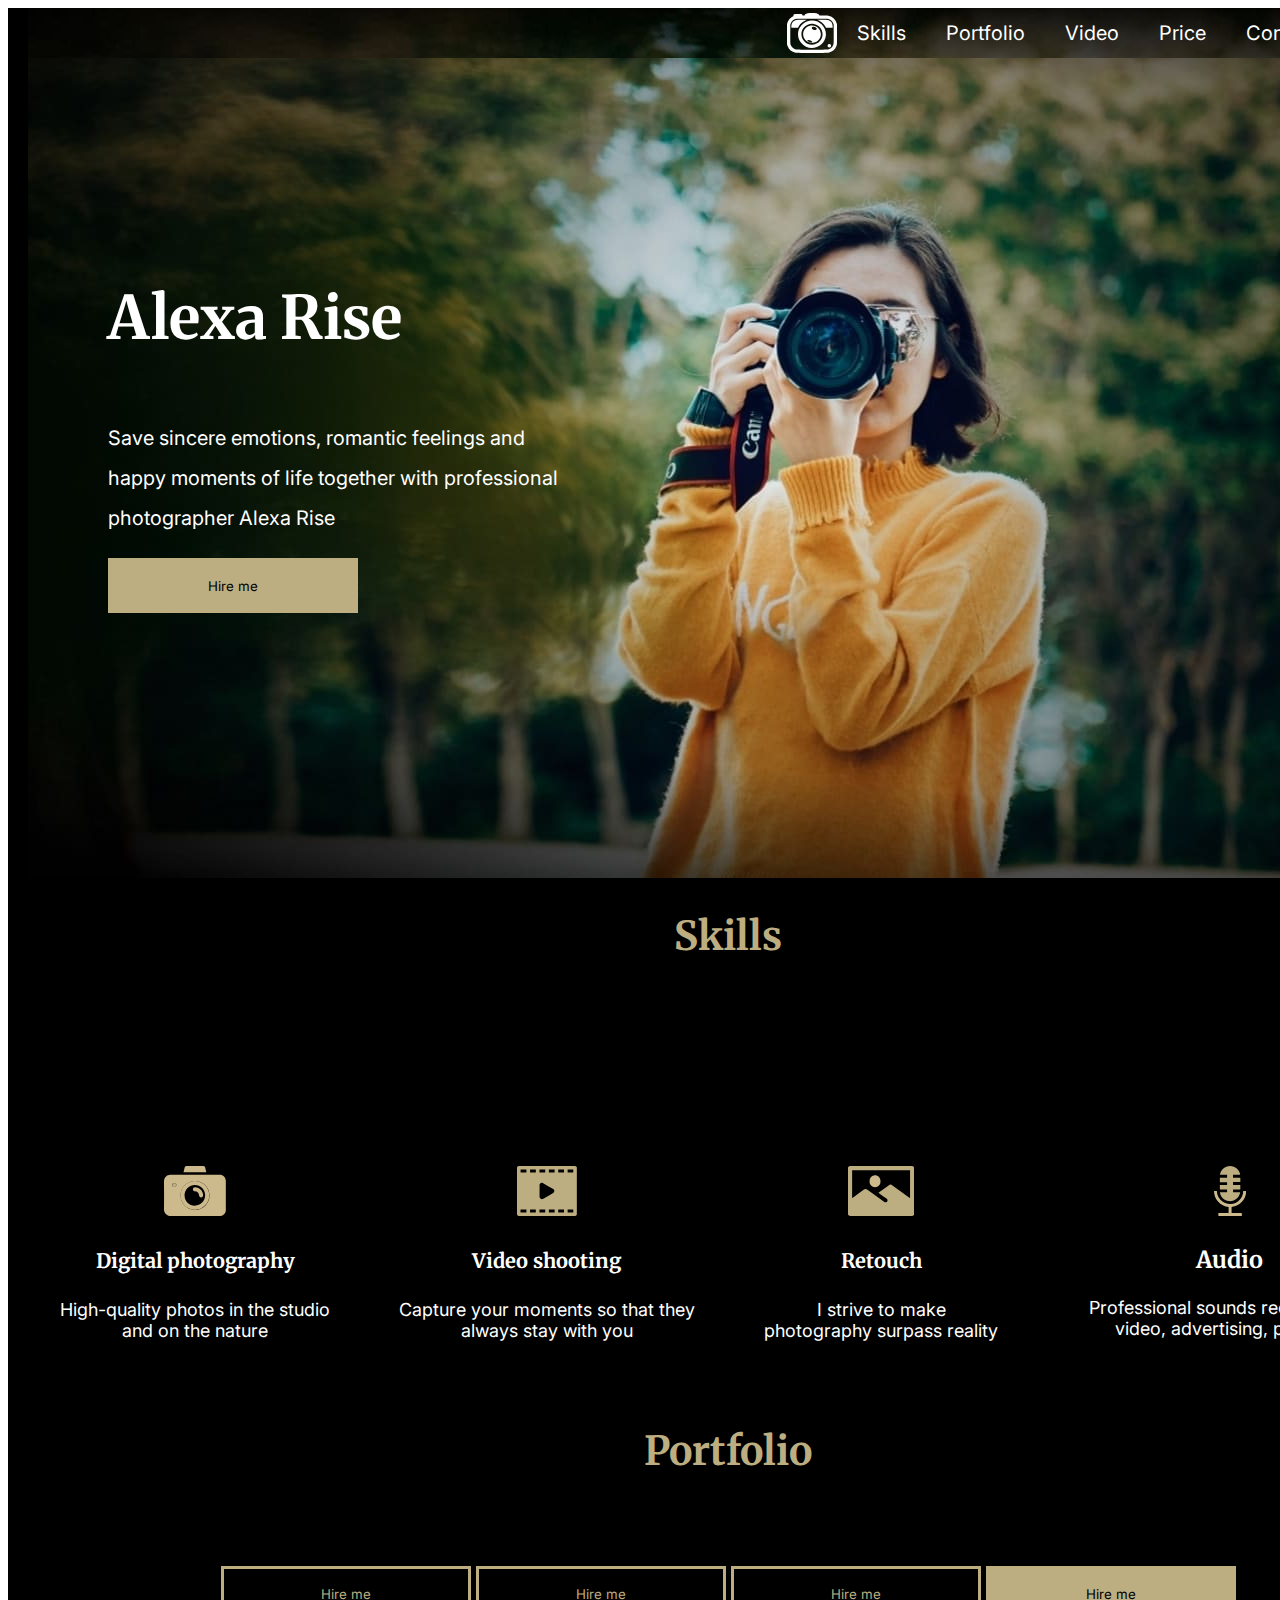
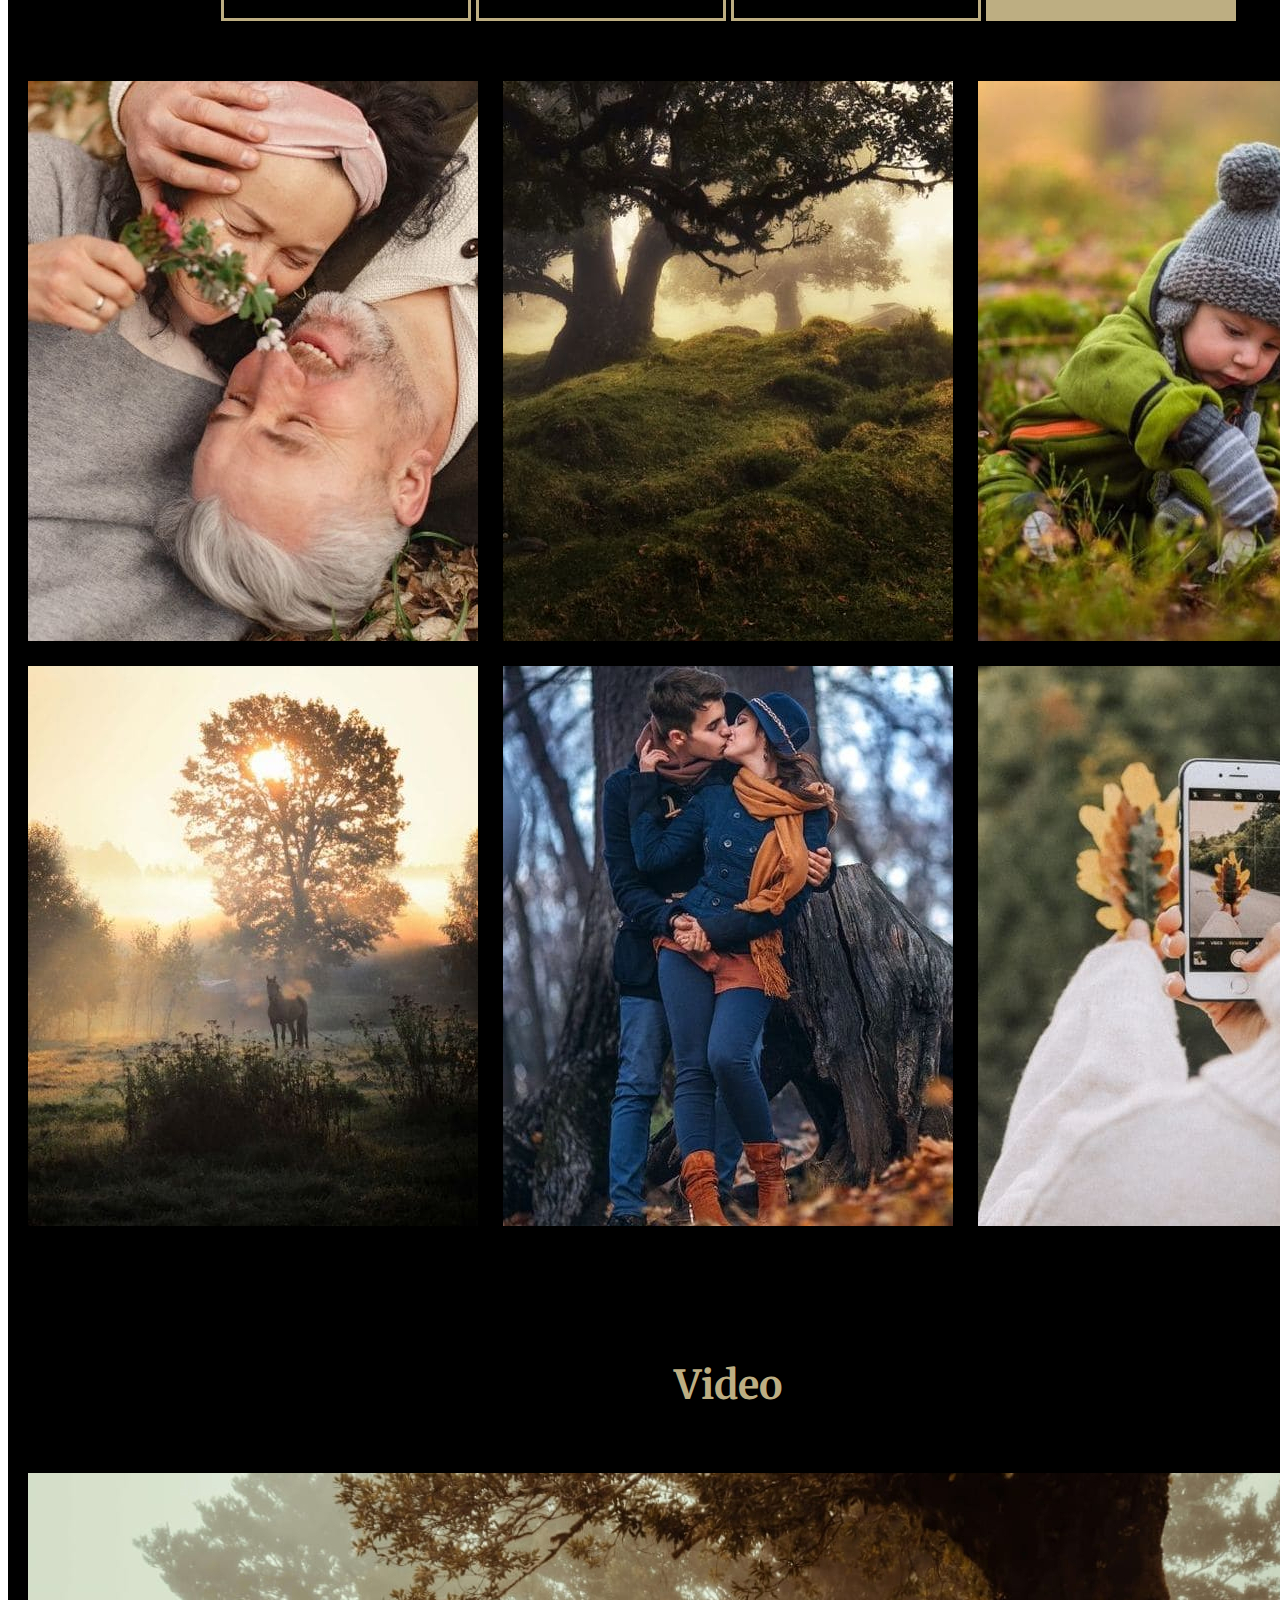
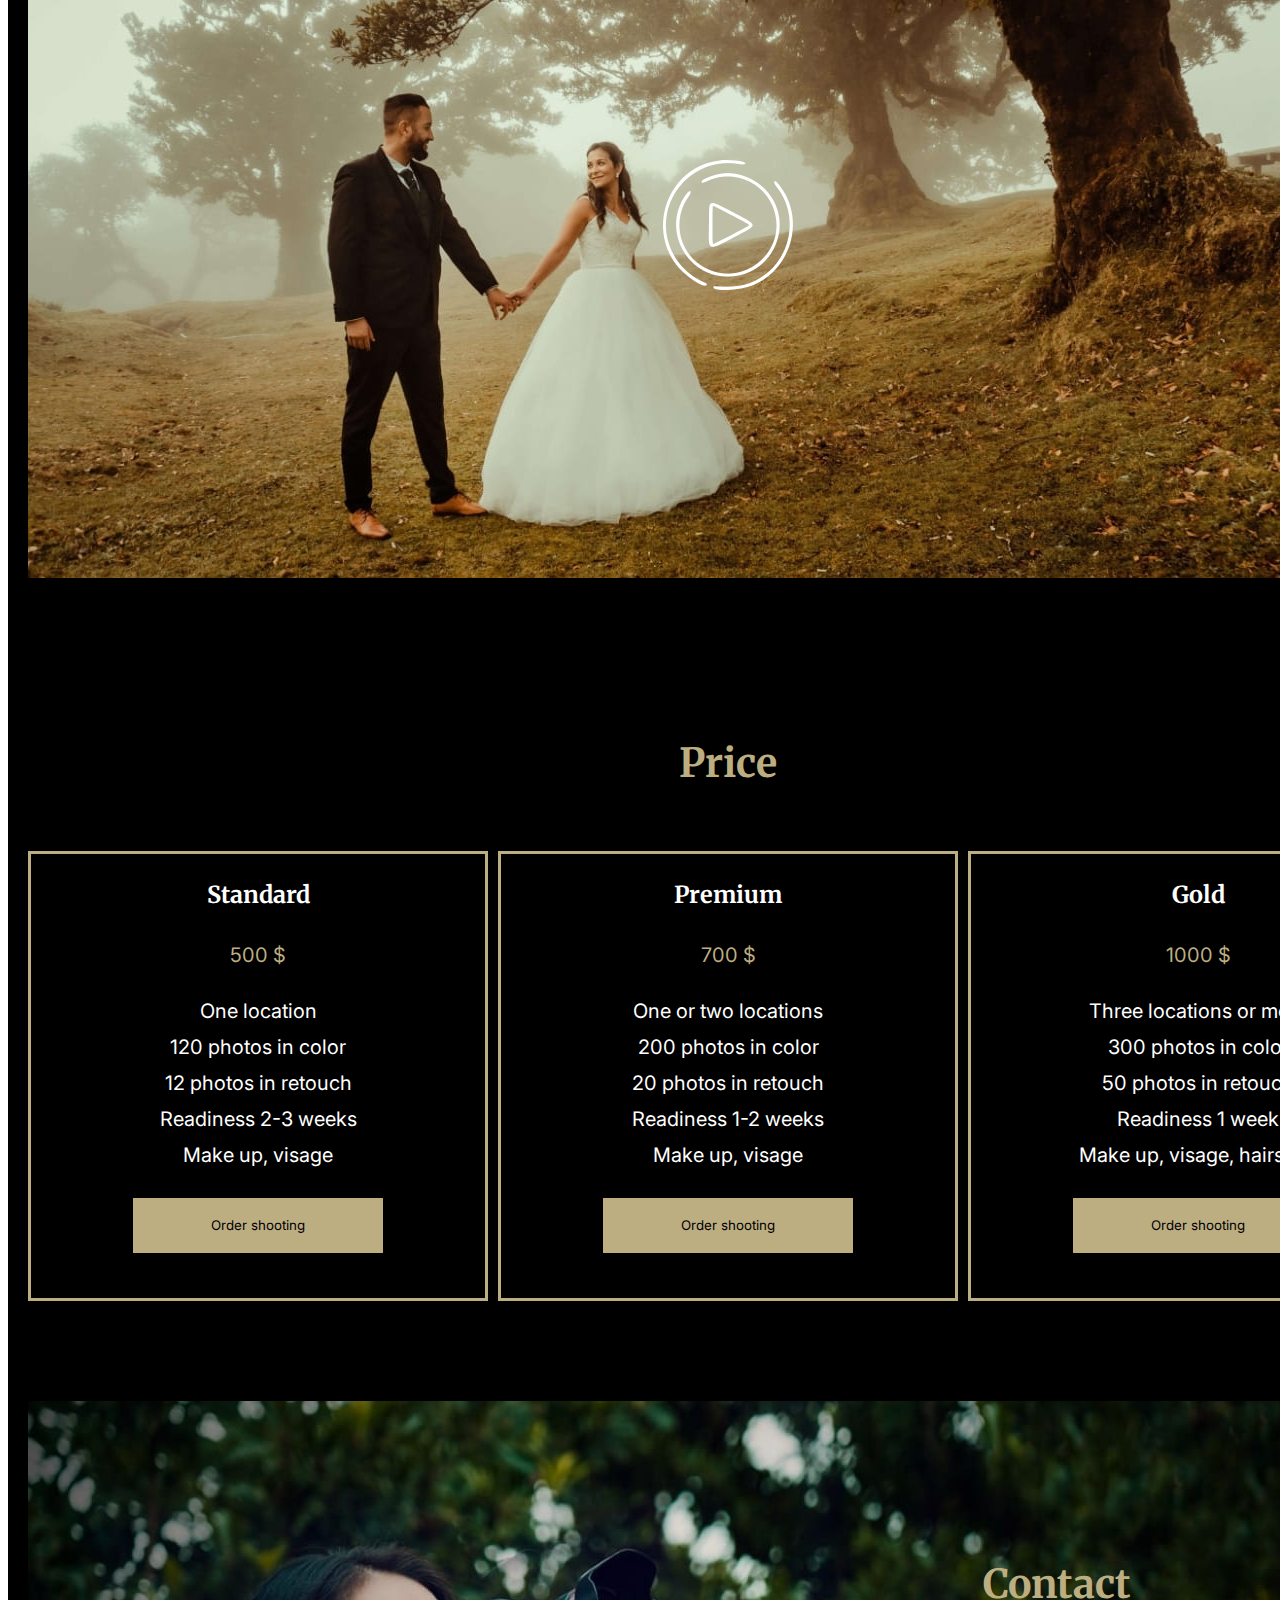
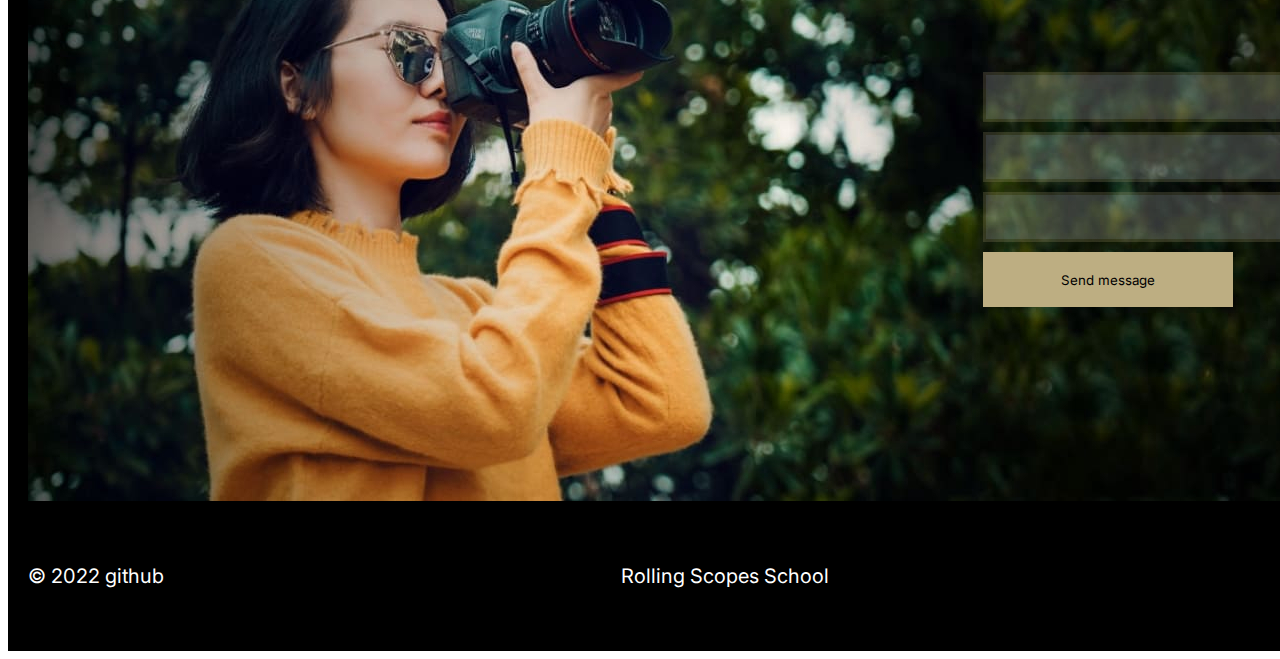
==== portfolio/index.html @ 423b6ccd "feat: add footer section" ====
<!DOCTYPE html>
<html lang="en">

<head>
    <meta charset="UTF-8">
    <meta http-equiv="X-UA-Compatible" content="IE=edge">
    <meta name="viewport" content="width=device-width, initial-scale=1.0">
    <link rel="preconnect" href="https://fonts.googleapis.com">
    <link rel="preconnect" href="https://fonts.gstatic.com" crossorigin>
    <link rel="stylesheet" href="style.css">
    <link href="https://fonts.googleapis.com/css2?family=Inter:wght@400;700&family=Merriweather:wght@700&display=swap"
        rel="stylesheet">
    <title>Portfolio</title>
</head>

<body>
    <div class="container">
        <header class="header">
            <nav>
                <ul class="nav-list">
                    <img src="./assets/svg/logo.svg" alt="logo">
                    <li class="nav-item"><a href="#skills" class="nav-link">Skills</a></li>
                    <li class="nav-item"><a href="#portfolio" class="nav-link">Portfolio</a></li>
                    <li class="nav-item"><a href="#video" class="nav-link">Video</a></li>
                    <li class="nav-item"><a href="#price" class="nav-link">Price</a></li>
                    <li class="nav-item"><a href="#contacts" class="nav-link">Contact</a></li>
                    <li class="nav-item"><a href="#" class="nav-link">en/ru</a></li>
                </ul>
            </nav>
    </div>
    </header>

    <main>
        <div class="container">
            <!--HERO-->
            <section class="hero-section">
                <div class="hero-text">
                    <h1>Alexa Rise</h1>
                    <p>Save sincere emotions, romantic feelings and happy moments of life together with professional
                        photographer Alexa Rise</p>
                    <button class="btn btn-gold">Hire me</button>
                </div>
            </section>
            <!--SKILLS-->
            <section class="skills-section">
                <h2 class="section-title">Skills</h2>
                <div class="skills-grid">

                    <div class="grid-item">
                        <img src="./assets/svg/camera.svg" alt="camera">
                        <h4>Digital photography</h4>
                        <p>High-quality photos in the studio and on the nature</p>
                    </div>

                    <div class="grid-item">
                        <img src="./assets/svg/video.svg" alt="video">
                        <h4>Video shooting</h4>
                        <p>Capture your moments so that they always stay with you</p>
                    </div>

                    <div class="grid-item">
                        <img src="./assets/svg/image.svg" alt="image">
                        <h4>Retouch</h4>
                        <p>I strive to make photography surpass reality</p>
                    </div>

                    <div class="grid-item">
                        <img src="./assets/svg/mic.svg" alt="microphone">
                        <h3>Audio</h3>
                        <p>Professional sounds recording for video, advertising, portfolio</p>
                    </div>

            </section>
            <!--PORTFOLIO-->
            <section class="portfolio-section">
                <h2 class="section-title">Portfolio</h2>
                <div class="portfolio-btns">
                    <button class="btn btn-transparent">Hire me</button>
                    <button class="btn btn-transparent">Hire me</button>
                    <button class="btn btn-transparent">Hire me</button>
                    <button class="btn btn-gold">Hire me</button>
                </div>
                <div class="portfolio-grid">
                    <img class="portfolio-grid-item" src="./assets/img/portfolio-img (1).jpg" alt="">
                    <img class="portfolio-grid-item" src="./assets/img/portfolio-img (2).jpg" alt="">
                    <img class="portfolio-grid-item" src="./assets/img/portfolio-img (3).jpg" alt="">
                    <img class="portfolio-grid-item" src="./assets/img/portfolio-img (4).jpg" alt="">
                    <img class="portfolio-grid-item" src="./assets/img/portfolio-img (5).jpg" alt="">
                    <img class="portfolio-grid-item" src="./assets/img/portfolio-img.jpg" alt="">
                </div>
            </section>
            <!--VIDEO-->

            <section class="video-section">
                <h2 class="section-title">Video</h2>
                <div class="video-player">
                    <img src="./assets/img/video-player.jpg" alt="">
                    <img class="play-hover" src="./assets/img/Play_hover.png" alt="">
                </div>

            </section>
            <!--PRICE-->
            <section class="price-section">
                <h2 class="section-title">Price</h2>
                <div class="price-grid">
                    <div class="price-grid-item">
                        <h3>Standard</h3>
                        <p>500 $</p>
                        <span class="block-span">One location</span>
                        <span class="block-span">120 photos in color</span>
                        <span class="block-span">12 photos in retouch</span>
                        <span class="block-span">Readiness 2-3 weeks</span>
                        <span class="block-span">Make up, visage</span>
                        <button class="btn btn-gold btn-price">Order shooting</button>
                    </div>

                    <div class="price-grid-item">
                        <h3>Premium</h3>
                        <p>700 $</p>
                        <span class="block-span">One or two locations</span>
                        <span class="block-span">200 photos in color</span>
                        <span class="block-span">20 photos in retouch</span>
                        <span class="block-span">Readiness 1-2 weeks</span>
                        <span class="block-span">Make up, visage</span>
                        <button class="btn btn-gold btn-price">Order shooting</button>
                    </div>

                    <div class="price-grid-item">
                        <h3>Gold</h3>
                        <p>1000 $</p>
                        <span class="block-span">Three locations or more</span>
                        <span class="block-span">300 photos in color</span>
                        <span class="block-span">50 photos in retouch</span>
                        <span class="block-span">Readiness 1 week</span>
                        <span class="block-span">Make up, visage, hairstyle</span>
                        <button class="btn btn-gold btn-price">Order shooting</button>
                    </div>
                </div>
            </section>
            <!--CONTACTS-->
            <section class="contacts-section">

                <form class="contact-form">
                    <h2 class="section-title contact-title">Contact</h2>
                    <input class="block-span" type="e-mail">
                    <input class="block-span" type="tel">
                    <input class="block-span form-text" type="text">
                    <button class="btn btn-gold">Send message</button>
                </form>
            </section>
        </div>
    </main>
    <footer>
        <div class="container">
            <div class="footer">
                <div>
                    <span>&copy;</span>
                    <span>2022</span>
                    <span>github</span>
                </div>
                <div>
                    <span>Rolling Scopes School</span>
                </div>
                <div>
                    <img src="./assets/svg/inst.svg">
                    <img src="./assets/svg/fb.svg">
                    <img src="./assets/svg/tw.svg">
                    <img src="./assets/svg/pinterest.svg">
                </div>
            </div>
        </div>
    </footer>
    <script src="index.js"></script>
</body>

</html>
---- portfolio/style.css ----
* {
    box-sizing: border-box;
}

body {
    font-family: 'Inter', sans-serif;
    font-size: 20px;
    color: white;

}

h1,
h2,
h3,
h4 {
    font-family: 'Merriweather', serif;
}

.container {
    width: 1440px;
    margin: 0 auto;
    padding: 0 20px;
    background-color: black;
}

.header {
    background-image: url('./assets/img/bg.png');
}

.nav-list {
    display: flex;
    justify-content: flex-end;
    align-items: center;
    margin: 0 auto;
}

.nav-item {
    list-style-type: none;
    font-family: 'Inter', sans-serif;
}

.nav-link {
    padding: 0 20px;
    line-height: 50px;
    text-decoration: none;
    color: white;
}

.nav-link:hover,
.logo:hover {
    filter: invert(26%) sepia(15%) saturate(638%) hue-rotate(7deg) brightness(92%) contrast(87%);
}

.hero-section {
    display: flex;
    background-image: url('./assets/img/bg.png');
    background-position: center -90px;
    background-repeat: no-repeat;
    height: 820px;
}

.hero-text {
    flex-direction: column;
    height: 330px;
    width: 500px;
    margin-top: 160px;
    margin-left: 80px;
}

.hero-text h1 {
    line-height: 120px;
    font-size: 60px;
}

.hero-text p {
    line-height: 40px;
    height: 120px;
    width: 470px;
}

.btn {
    border: 0;
    height: 55px;
    width: 250px;
    cursor: pointer;
    font-family: inherit;
}

.btn-gold {
    background-color: #bdae82;
}

.btn-transparent {
    background-color: black;
    color: #bdae82;
    border: solid;
    border-color: #bdae82;
}

.section-title {
    text-align: center;
    font-size: 40px;
    height: 80px;
    /* margin: 0;
    padding-top: 120px; */
    font-weight: bold;
    color: #bdae82;
}

.skills-section {
    background-color: black;
    height: 482px;
    text-align: center;
}

.skills-section h3 {
    size: 20px;
}

.skills-section p {
    font-size: 18px;
    font-weight: 400;
}

.skills-section img {
    height: 50px;
}

.skills-grid {
    display: flex;
    height: 242px;
    margin-top: 160px;
}

.grid-item {
    padding: 15px 30px;
}

.portfolio-section {
    background-color: black;
    height: 1500px;
    text-align: center;
}

.portfolio-btns {
    margin: 60px 0;
}

.portfolio-grid {
    display: flex;
    flex-wrap: wrap;
    align-content: space-between;
    gap: 25px;
}

.portfolio-grid-item {
    height: 560px;
    width: 450px;
}

.video-section {
    height: 945px;
}

.video-player {
    width: 1400px;
    height: 705;
    position: relative;
    display: flex;
    justify-content: center;
    align-items: center;
}

.play-hover {
    position: absolute;
}

.price-grid {
    display: flex;
    justify-content: space-evenly;
    margin-bottom: 100px;
    gap: 10px;
}

.price-grid-item {
    text-align: center;
    line-height: 36px;
    border: solid #bdae82;
    height: 450px;
    width: 505px;
}

.price-grid-item p {
    color: #bdae82;
}

.block-span {
    display: block;
}

.btn-price {
    margin-top: 25px;
}

.contacts-section {
    display: flex;
    flex-direction: column;
    flex-wrap: wrap;
    justify-content: center;
    align-content: flex-end;
    background: url(./assets/img/contacts.jpg);
    background-position: initial;
    background-repeat: no-repeat;
    height: 700px;
}

.contact-title {
    text-align: left;
}

.contact-form {
    flex-direction: column;
    align-content: flex-start;
    height: 450px;
    width: 445px;
}

.contact-form input {
    opacity: 0.2;
    height: 50px;
    width: 450px;
    border: solid #bdae82;
    margin-bottom: 10px;
}

.footer {
    height: 150px;
    display: flex;
    align-items: center;
    justify-content: space-between;
    flex-direction: row;
}
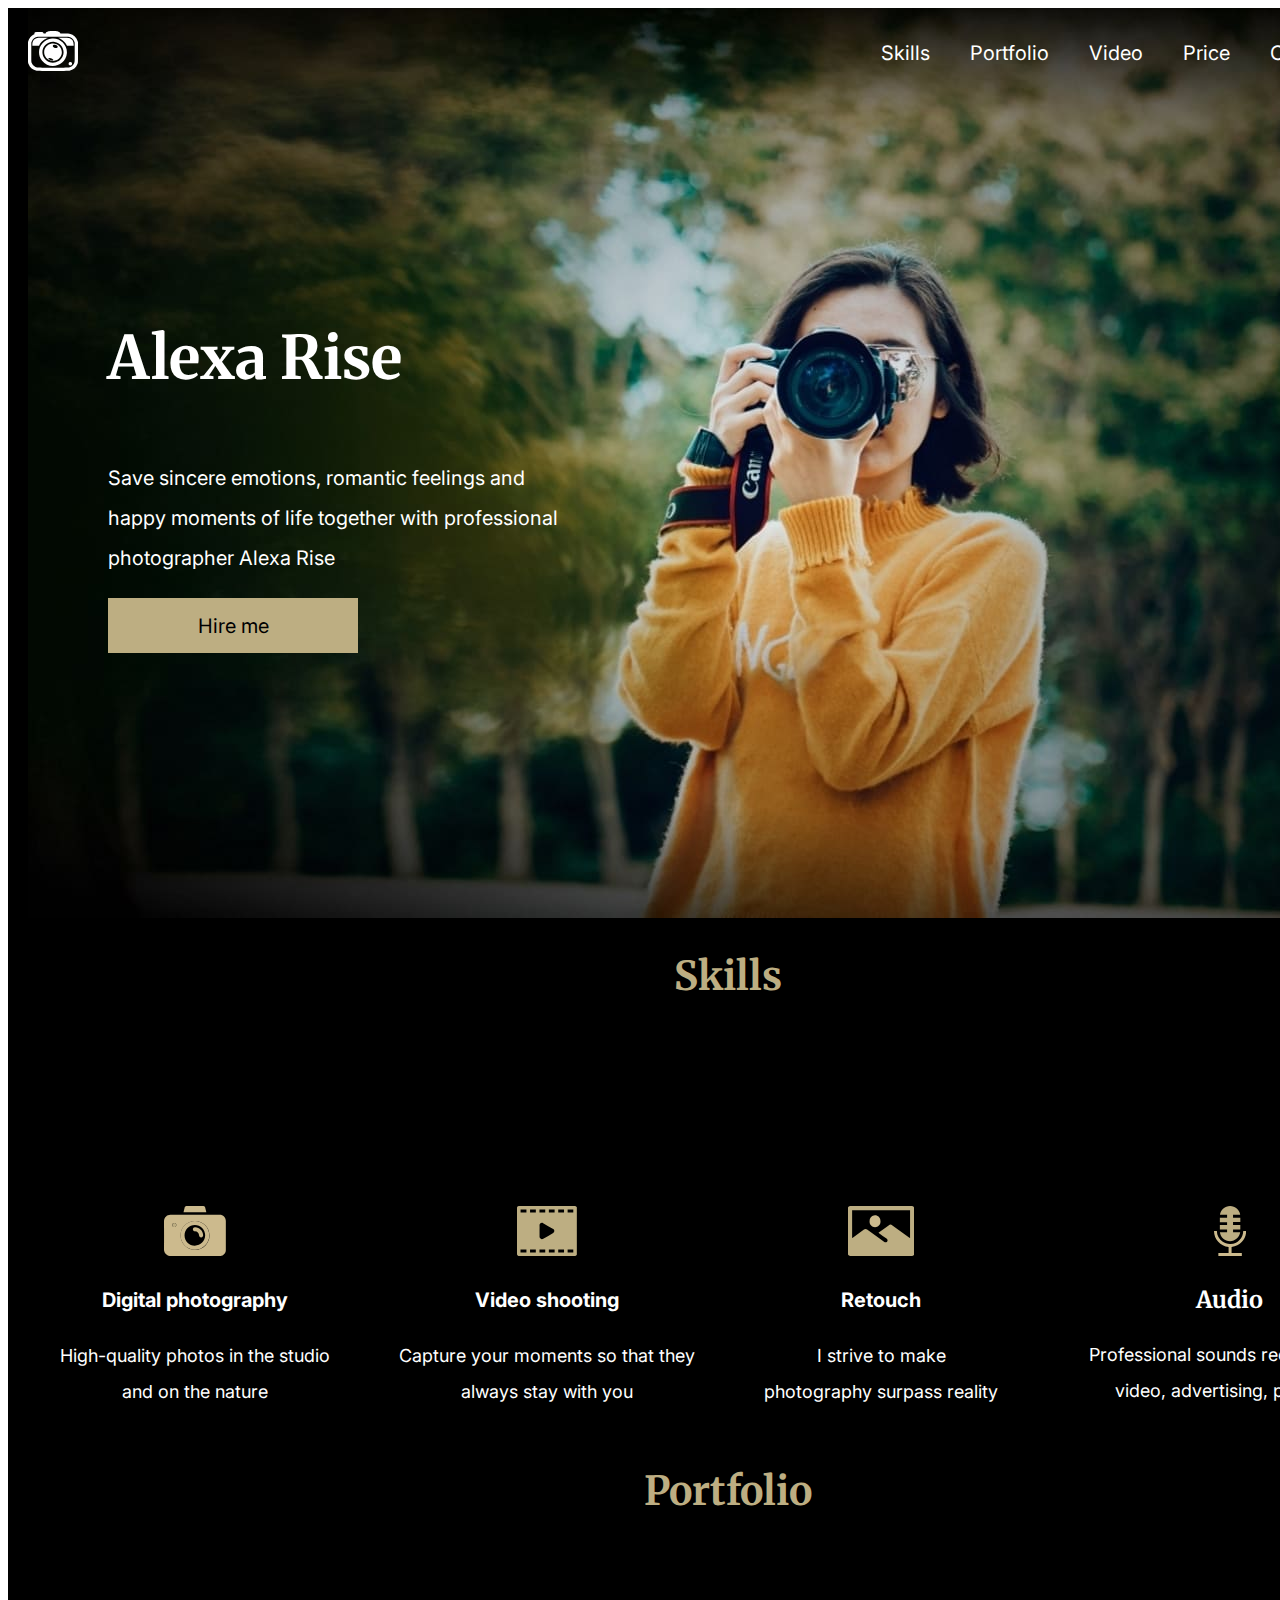
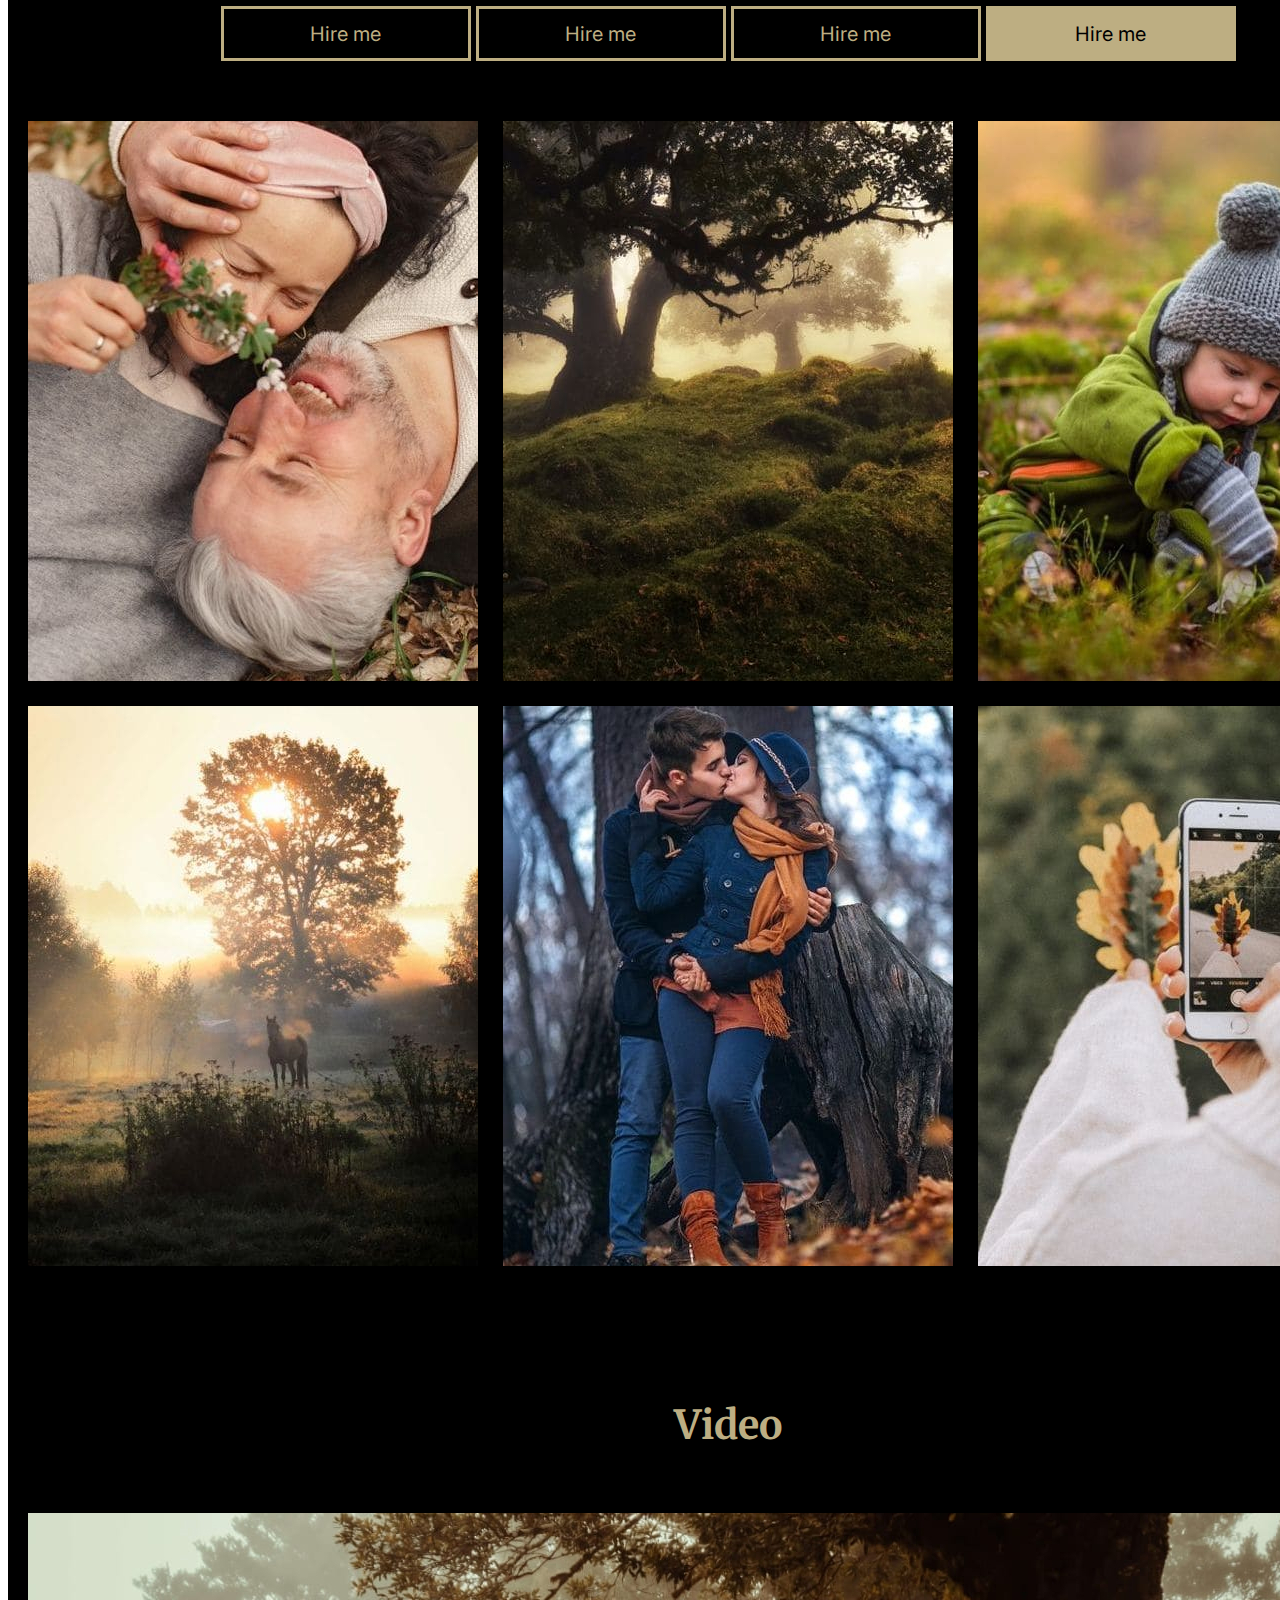
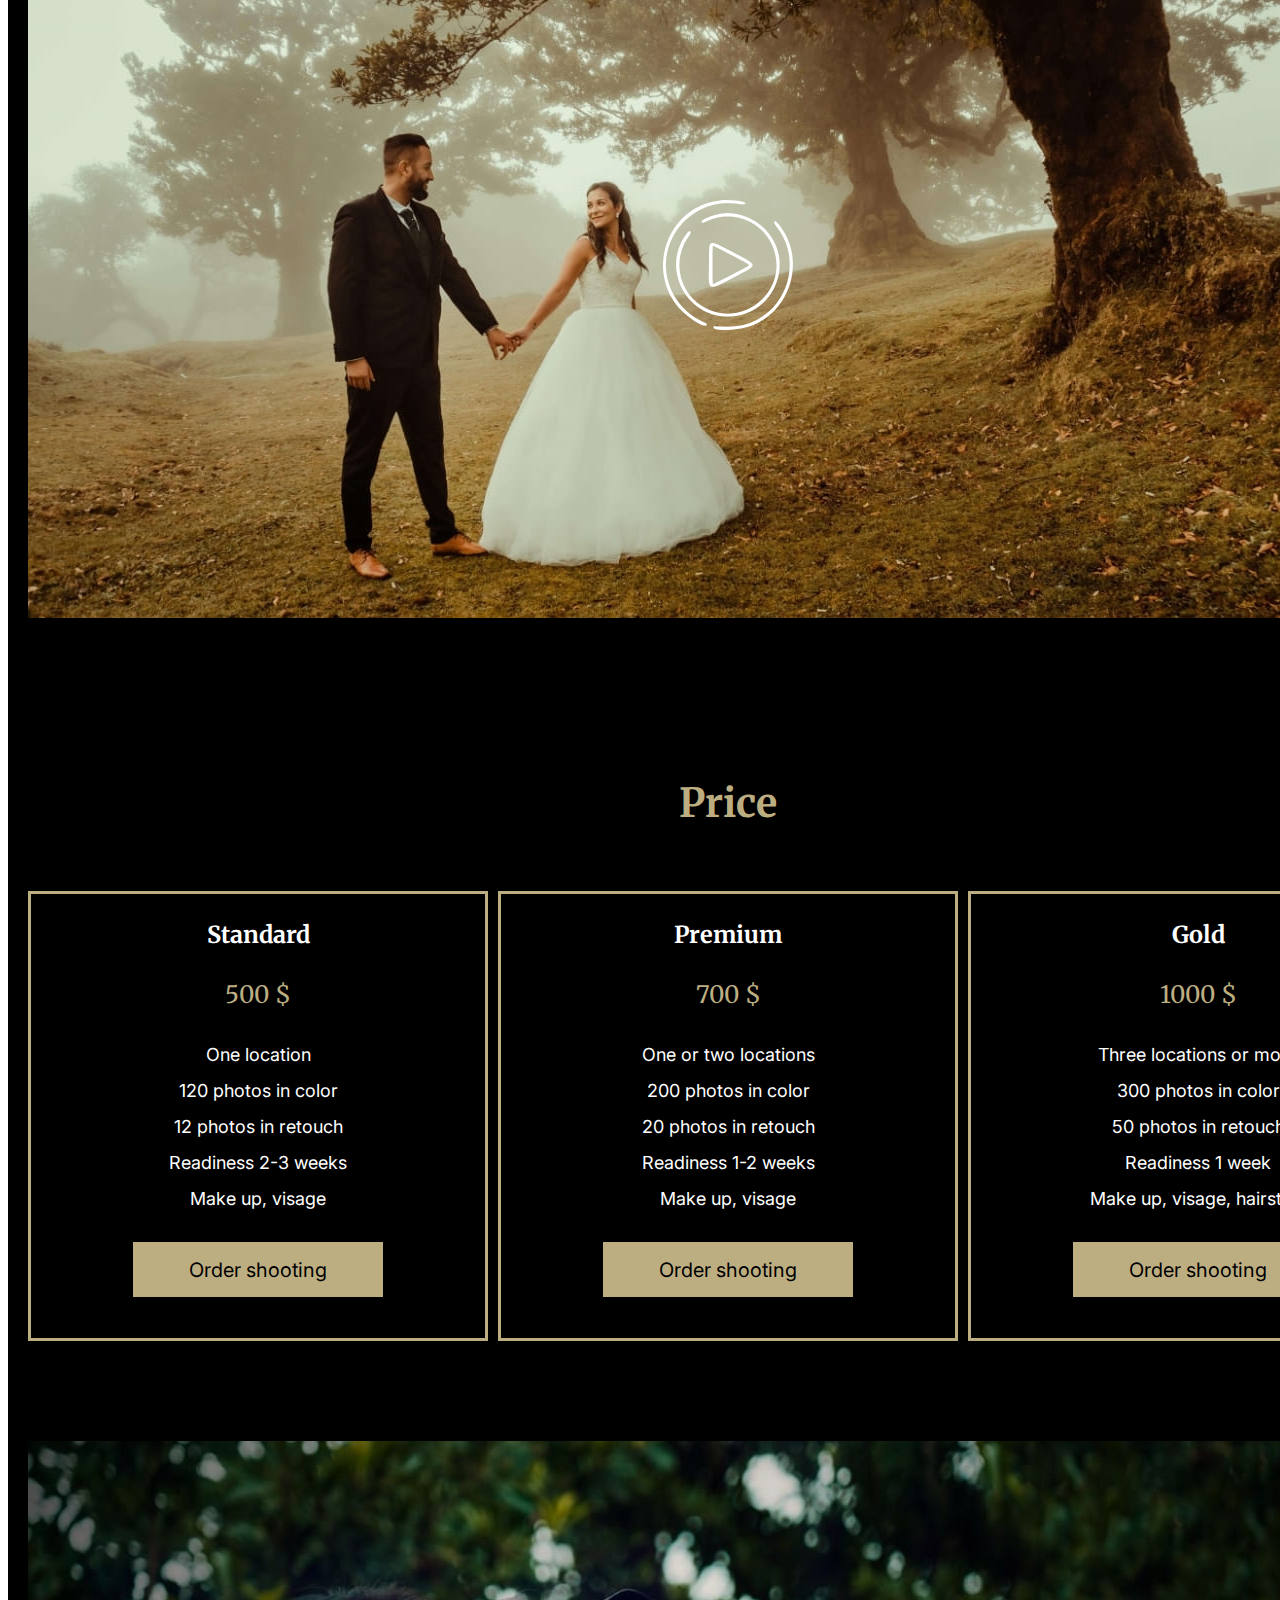
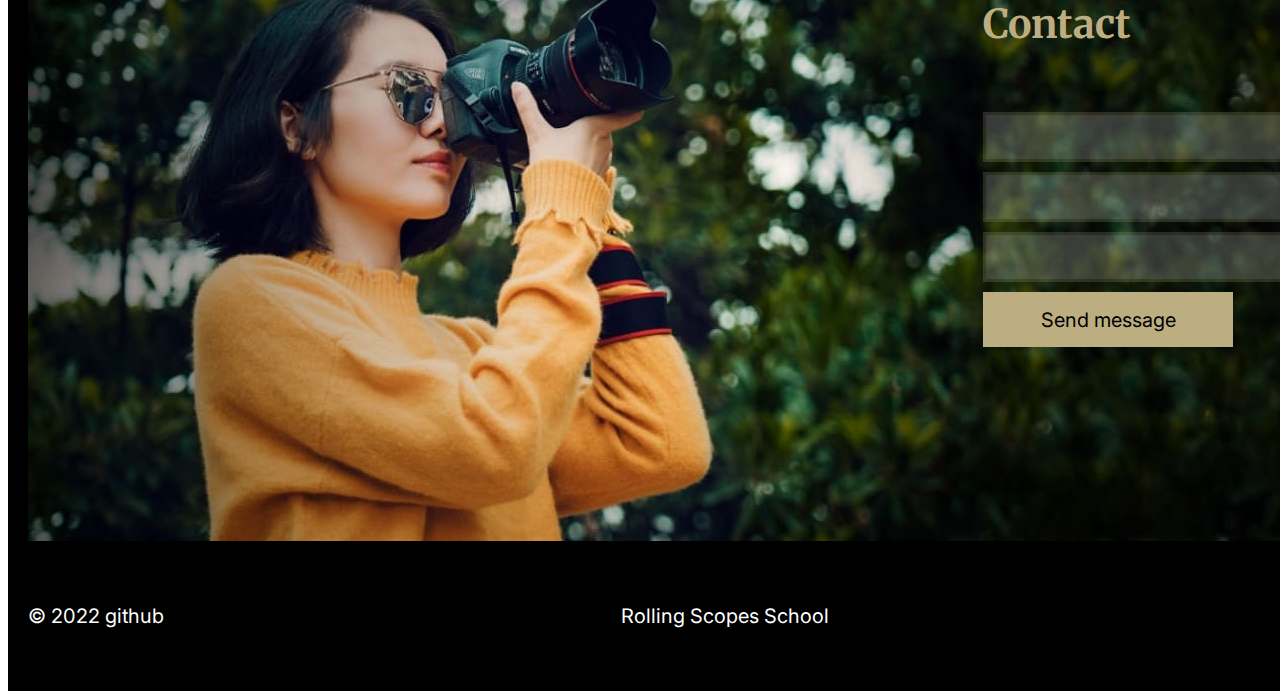
==== commit 2d856c2d: "fix: implement correct typography" ====
--- a/portfolio/index.html
+++ b/portfolio/index.html
@@ -16,19 +16,26 @@
 <body>
     <div class="container">
         <header class="header">
+            <div>
+                <img class="logo hover" src="./assets/svg/logo.svg" alt="logo">
+            </div>
             <nav>
                 <ul class="nav-list">
-                    <img src="./assets/svg/logo.svg" alt="logo">
-                    <li class="nav-item"><a href="#skills" class="nav-link">Skills</a></li>
-                    <li class="nav-item"><a href="#portfolio" class="nav-link">Portfolio</a></li>
-                    <li class="nav-item"><a href="#video" class="nav-link">Video</a></li>
-                    <li class="nav-item"><a href="#price" class="nav-link">Price</a></li>
-                    <li class="nav-item"><a href="#contacts" class="nav-link">Contact</a></li>
-                    <li class="nav-item"><a href="#" class="nav-link">en/ru</a></li>
+                    <li class="nav-item"><a href="#skills" class="nav-link hover">Skills</a></li>
+                    <li class="nav-item"><a href="#portfolio" class="nav-link hover">Portfolio</a></li>
+                    <li class="nav-item"><a href="#video" class="nav-link hover">Video</a></li>
+                    <li class="nav-item"><a href="#price" class="nav-link hover">Price</a></li>
+                    <li class="nav-item"><a href="#contacts" class="nav-link hover">Contact</a></li>
                 </ul>
             </nav>
+            <div>
+                <span class="hover">en</span>
+                <span class="lang-switch">&#8260;</span>
+                <span class="hover">ru</span>
+            </div>
+        </header>
     </div>
-    </header>
+
 
     <main>
         <div class="container">
@@ -95,7 +102,7 @@
                 <h2 class="section-title">Video</h2>
                 <div class="video-player">
                     <img src="./assets/img/video-player.jpg" alt="">
-                    <img class="play-hover" src="./assets/img/Play_hover.png" alt="">
+                    <img class="play-hover hover" src="./assets/img/Play_hover.png" alt="">
                 </div>
 
             </section>
@@ -152,20 +159,22 @@
     </main>
     <footer>
         <div class="container">
-            <div class="footer">
+            <div class="footer-section">
                 <div>
                     <span>&copy;</span>
                     <span>2022</span>
-                    <span>github</span>
+                    <span><a class="hover" href="https://github.com/rolling-scopes-school"
+                            target="_blank">github</a></span>
                 </div>
                 <div>
-                    <span>Rolling Scopes School</span>
+                    <span><a class="hover" href="https://rs.school/js-stage0/" target="_blank">Rolling Scopes
+                            School</a></span>
                 </div>
                 <div>
-                    <img src="./assets/svg/inst.svg">
-                    <img src="./assets/svg/fb.svg">
-                    <img src="./assets/svg/tw.svg">
-                    <img src="./assets/svg/pinterest.svg">
+                    <img class="hover" src="./assets/svg/inst.svg">
+                    <img class="hover" src="./assets/svg/fb.svg">
+                    <img class="hover" src="./assets/svg/tw.svg">
+                    <img class="hover" src="./assets/svg/pinterest.svg">
                 </div>
             </div>
         </div>
--- a/portfolio/style.css
+++ b/portfolio/style.css
@@ -1,54 +1,71 @@
+:root {
+    --color-gold: #bdae82;
+    --color-black: #000;
+    --color-white: #fff;
+    --font1: 'Merriweather', serif;
+    --font2: 'Inter', sans-serif;
+}
+
 * {
     box-sizing: border-box;
 }
 
+.hover:hover {
+    filter: invert(26%) sepia(15%) saturate(638%) hue-rotate(7deg) brightness(92%) contrast(87%);
+    cursor: pointer;
+}
+
 body {
-    font-family: 'Inter', sans-serif;
+    font-family: var(--font2);
     font-size: 20px;
-    color: white;
+    font-weight: normal;
+    color: var(--color-white);
 
 }
 
 h1,
 h2,
-h3,
-h4 {
-    font-family: 'Merriweather', serif;
+h3 {
+    font-family: var(--font1);
 }
 
 .container {
     width: 1440px;
     margin: 0 auto;
     padding: 0 20px;
-    background-color: black;
+    background-color: var(--color-black);
 }
 
 .header {
     background-image: url('./assets/img/bg.png');
+    background-repeat: no-repeat;
+    background-position: center 0;
+    display: flex;
+    flex-direction: row;
+    align-items: center;
+}
+
+nav {
+    margin-left: auto;
 }
 
 .nav-list {
     display: flex;
-    justify-content: flex-end;
-    align-items: center;
-    margin: 0 auto;
 }
 
 .nav-item {
     list-style-type: none;
-    font-family: 'Inter', sans-serif;
 }
 
 .nav-link {
     padding: 0 20px;
     line-height: 50px;
     text-decoration: none;
-    color: white;
-}
-
-.nav-link:hover,
-.logo:hover {
-    filter: invert(26%) sepia(15%) saturate(638%) hue-rotate(7deg) brightness(92%) contrast(87%);
+    color: var(--color-white);
+}
+
+.lang-switch {
+    margin: 0 5px;
 }
 
 .hero-section {
@@ -82,33 +99,36 @@
     border: 0;
     height: 55px;
     width: 250px;
+    font-family: inherit;
+    font-size: 20px;
+}
+
+.btn:hover {
+    color: (var(--color-white));
     cursor: pointer;
-    font-family: inherit;
 }
 
 .btn-gold {
-    background-color: #bdae82;
+    background-color: var(--color-gold);
 }
 
 .btn-transparent {
-    background-color: black;
-    color: #bdae82;
+    background-color: var(--color-black);
+    color: var(--color-gold);
     border: solid;
-    border-color: #bdae82;
+    border-color: var(--color-gold);
 }
 
 .section-title {
     text-align: center;
     font-size: 40px;
     height: 80px;
-    /* margin: 0;
-    padding-top: 120px; */
-    font-weight: bold;
-    color: #bdae82;
+    font-family: var(--font1);
+    color: var(--color-gold);
 }
 
 .skills-section {
-    background-color: black;
+    background-color: var(--color-black);
     height: 482px;
     text-align: center;
 }
@@ -120,6 +140,7 @@
 .skills-section p {
     font-size: 18px;
     font-weight: 400;
+    line-height: 36px;
 }
 
 .skills-section img {
@@ -137,7 +158,7 @@
 }
 
 .portfolio-section {
-    background-color: black;
+    background-color: var(--color-black);
     height: 1500px;
     text-align: center;
 }
@@ -185,13 +206,19 @@
 .price-grid-item {
     text-align: center;
     line-height: 36px;
-    border: solid #bdae82;
+    border: solid var(--color-gold);
     height: 450px;
     width: 505px;
 }
 
+.price-grid-item span {
+    font-size: 18px;
+}
+
 .price-grid-item p {
-    color: #bdae82;
+    color: var(--color-gold);
+    font-family: var(--font1);
+    font-size: 24px;
 }
 
 .block-span {
@@ -208,7 +235,7 @@
     flex-wrap: wrap;
     justify-content: center;
     align-content: flex-end;
-    background: url(./assets/img/contacts.jpg);
+    background: url("./assets/img/contacts.jpg");
     background-position: initial;
     background-repeat: no-repeat;
     height: 700px;
@@ -229,14 +256,19 @@
     opacity: 0.2;
     height: 50px;
     width: 450px;
-    border: solid #bdae82;
+    border: solid var(--color-gold);
     margin-bottom: 10px;
 }
 
-.footer {
+.footer-section {
     height: 150px;
     display: flex;
     align-items: center;
     justify-content: space-between;
     flex-direction: row;
+}
+
+.footer-section a {
+    color: var(--color-white);
+    text-decoration: none;
 }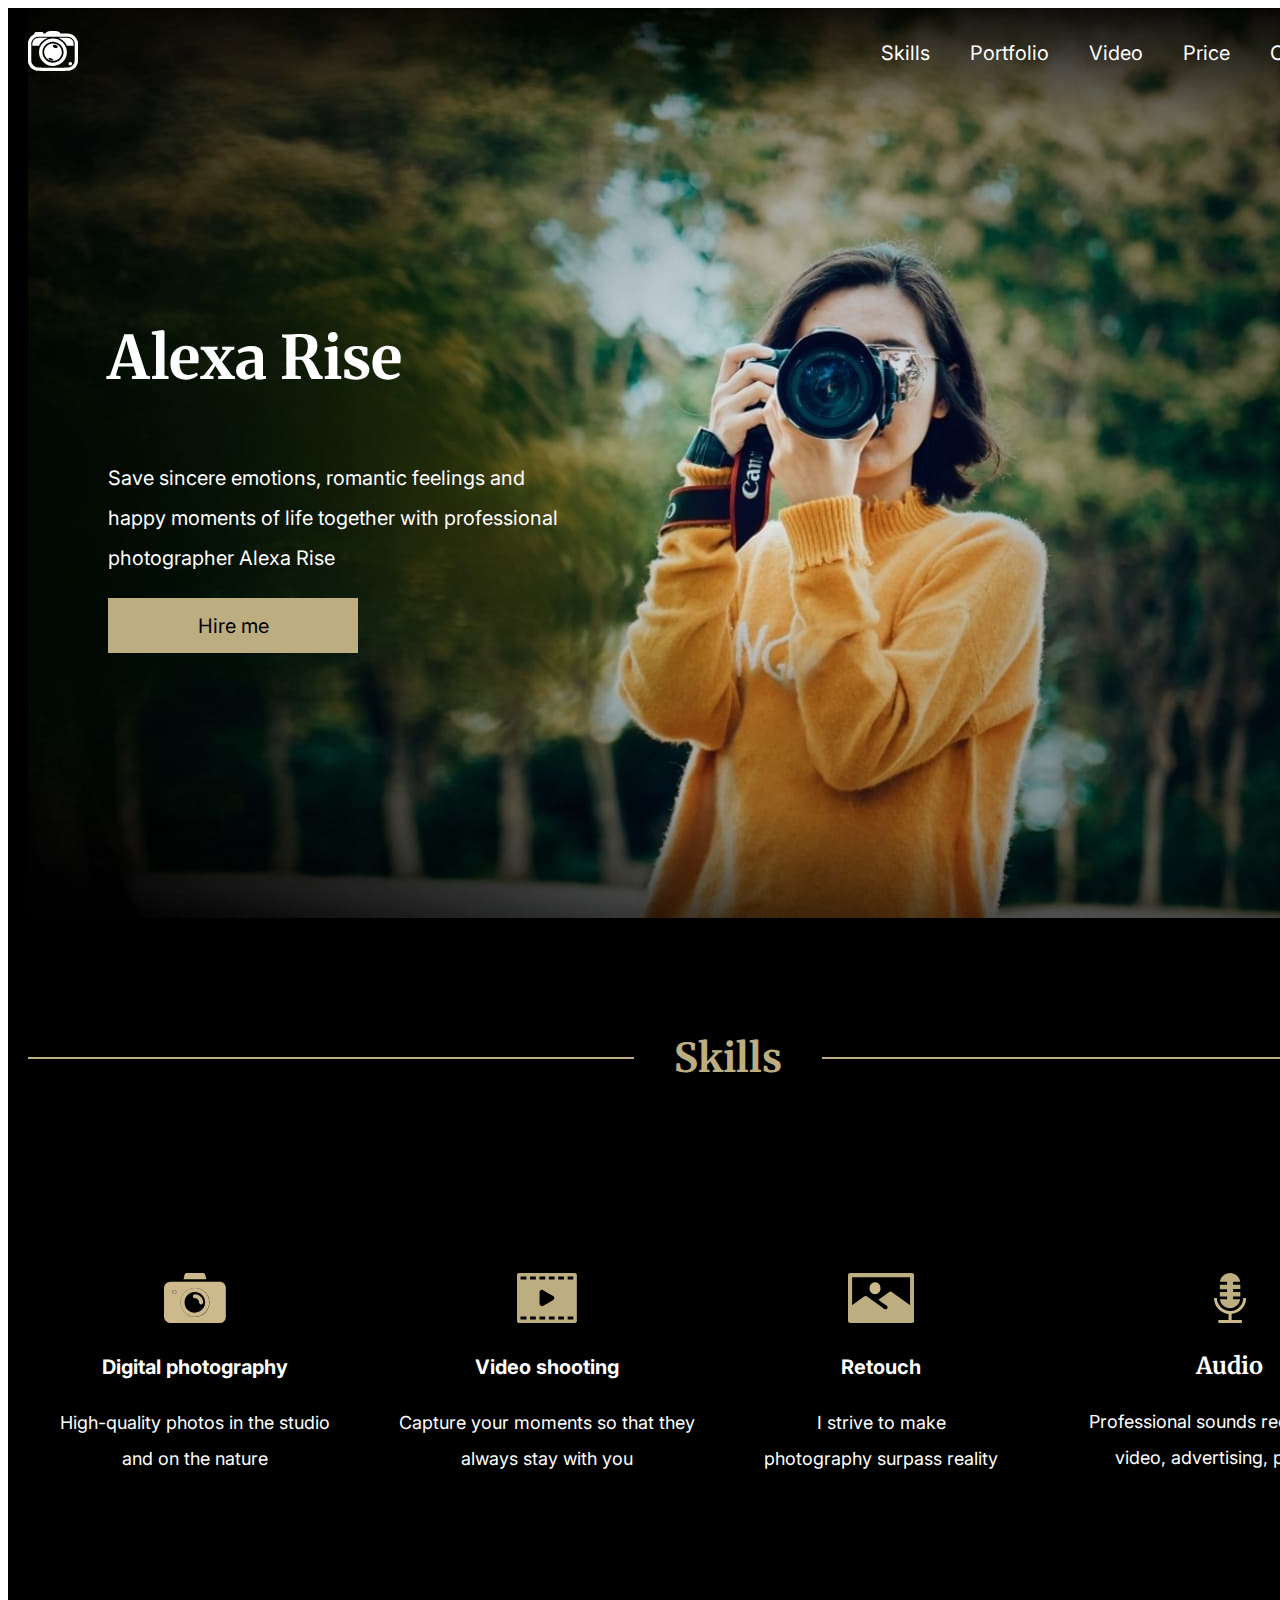
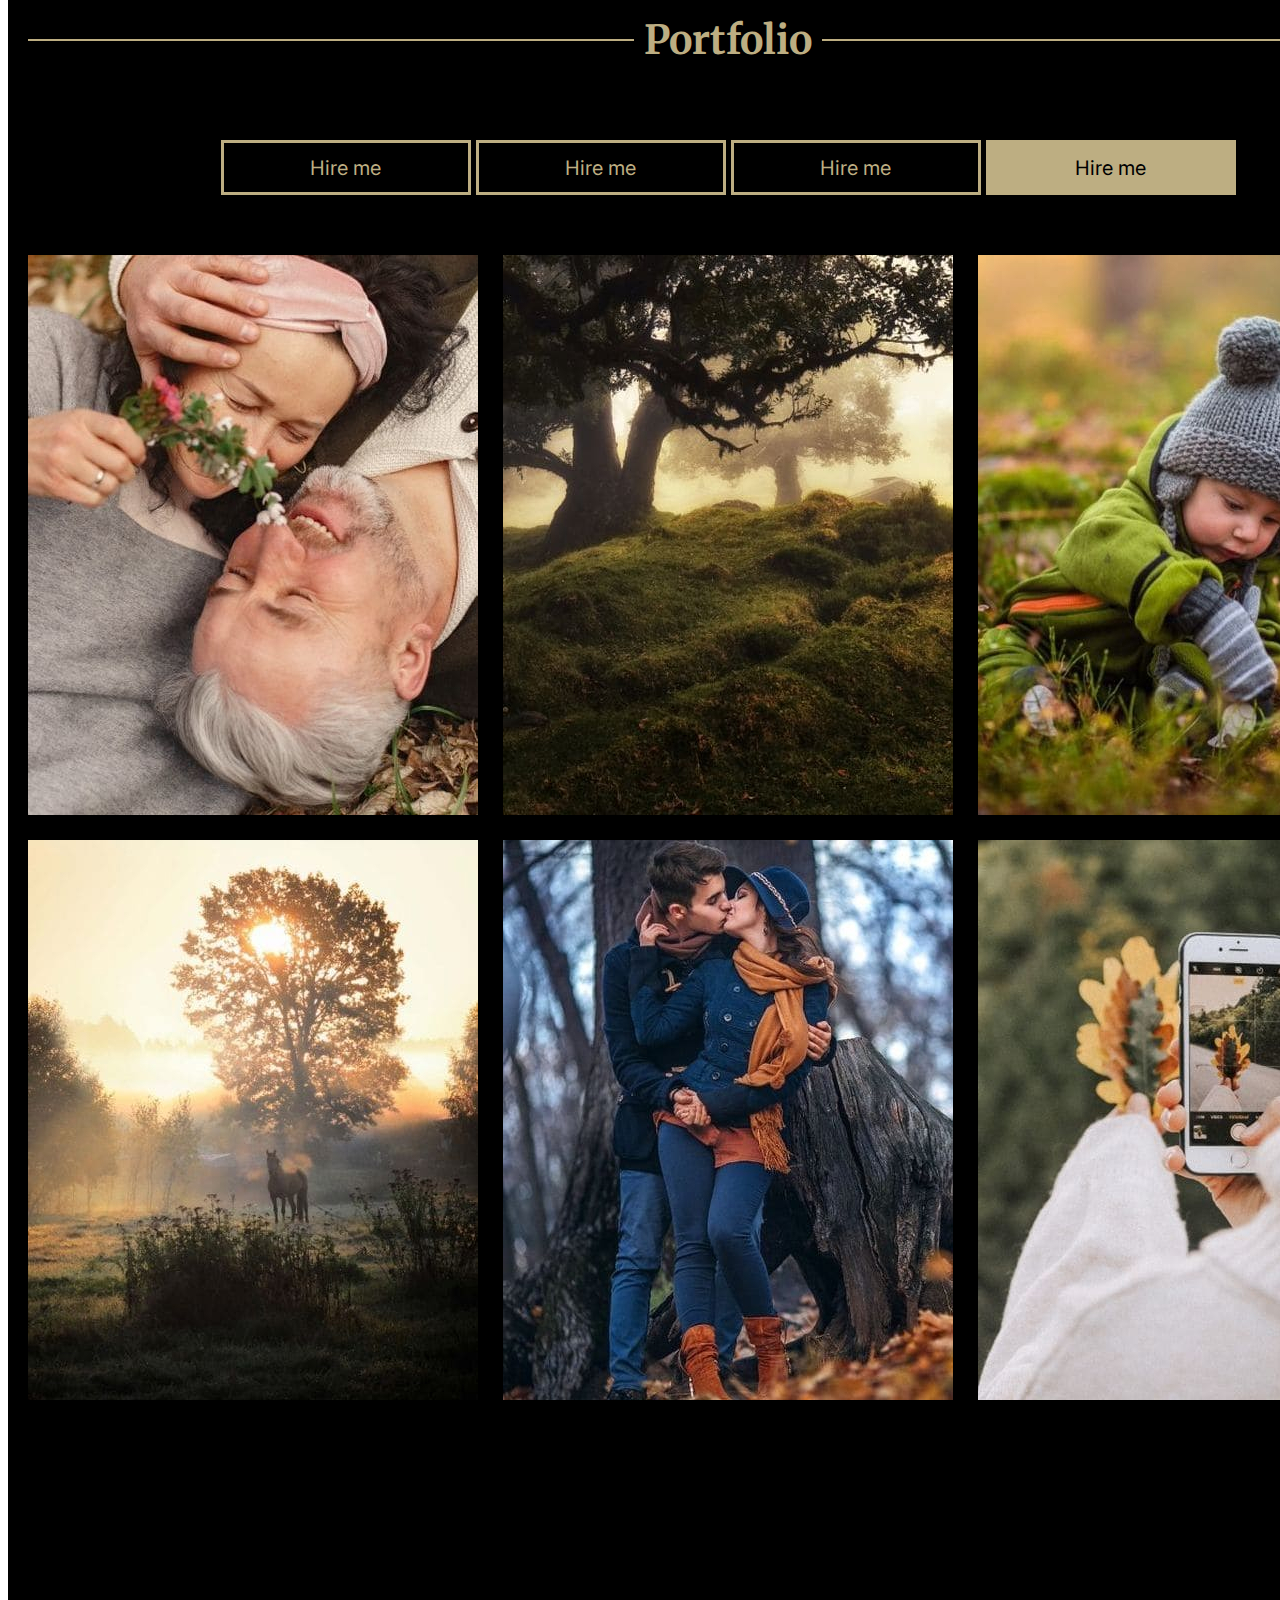
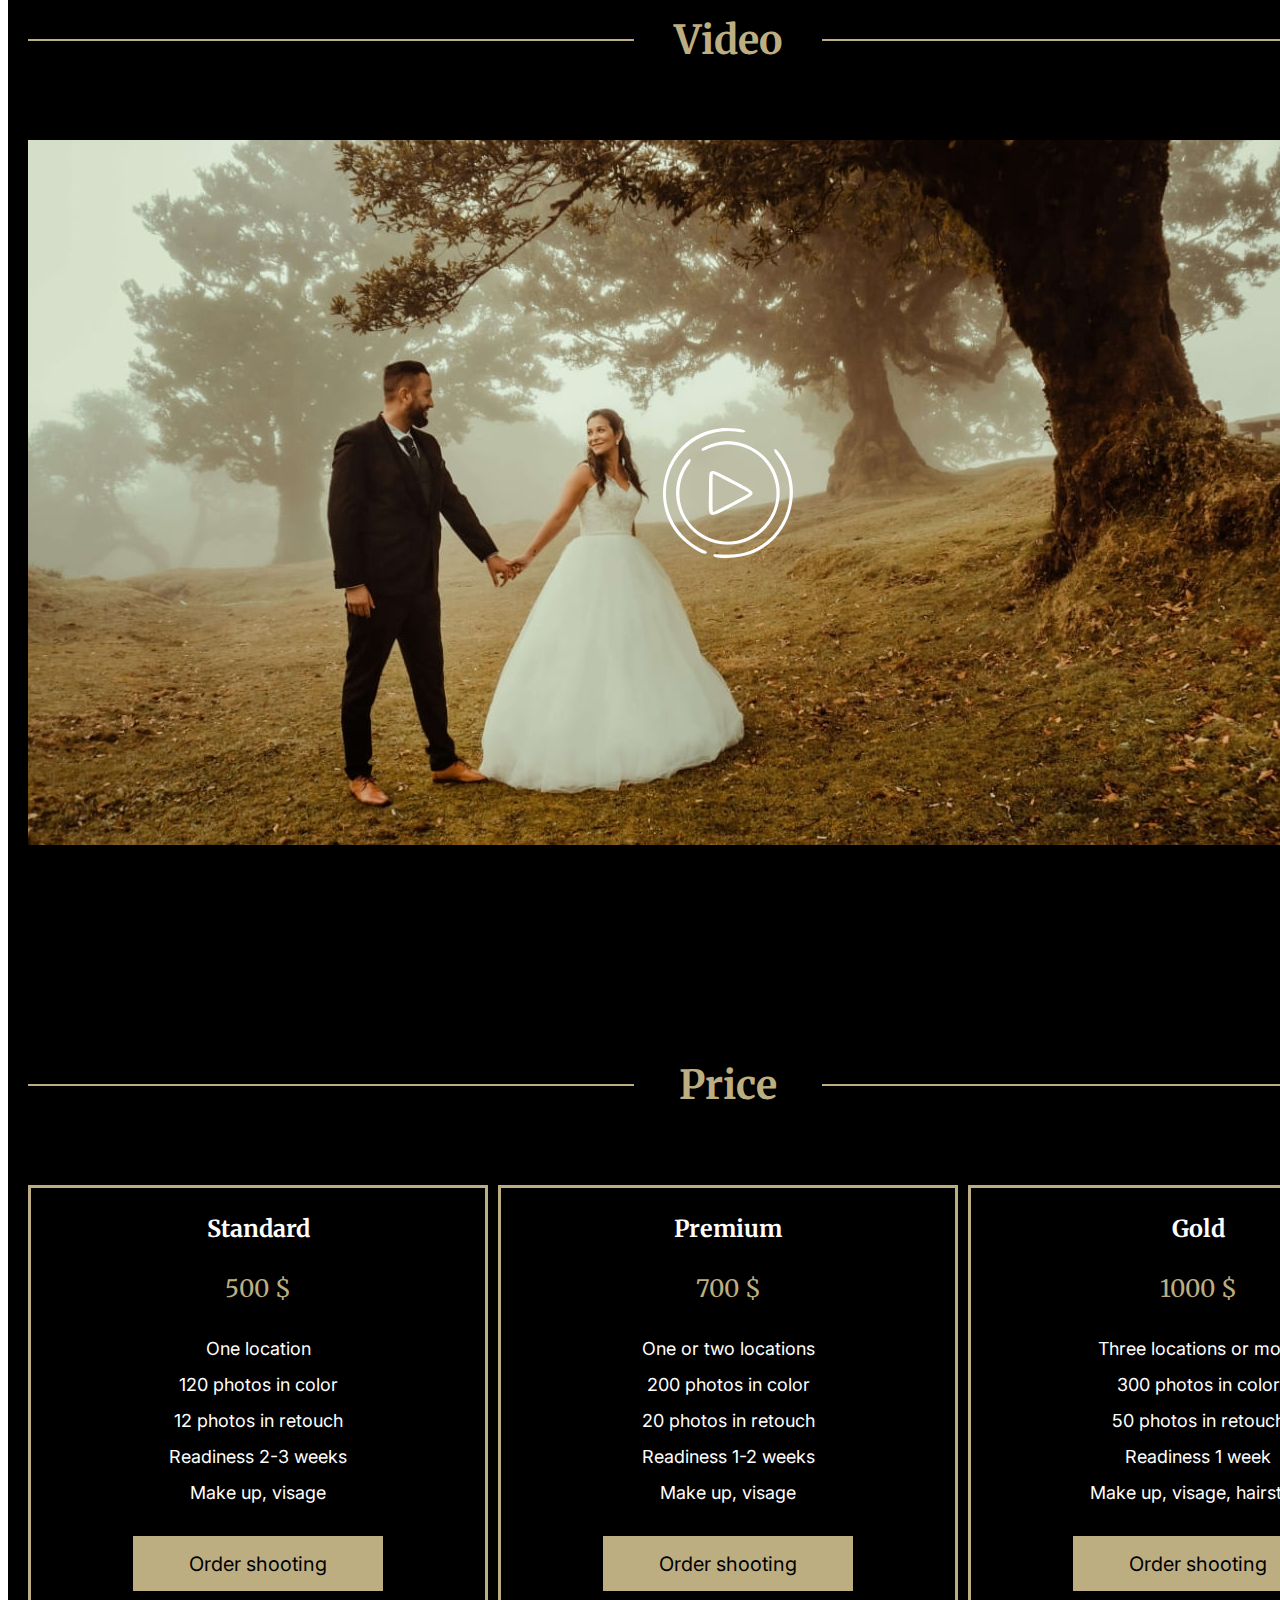
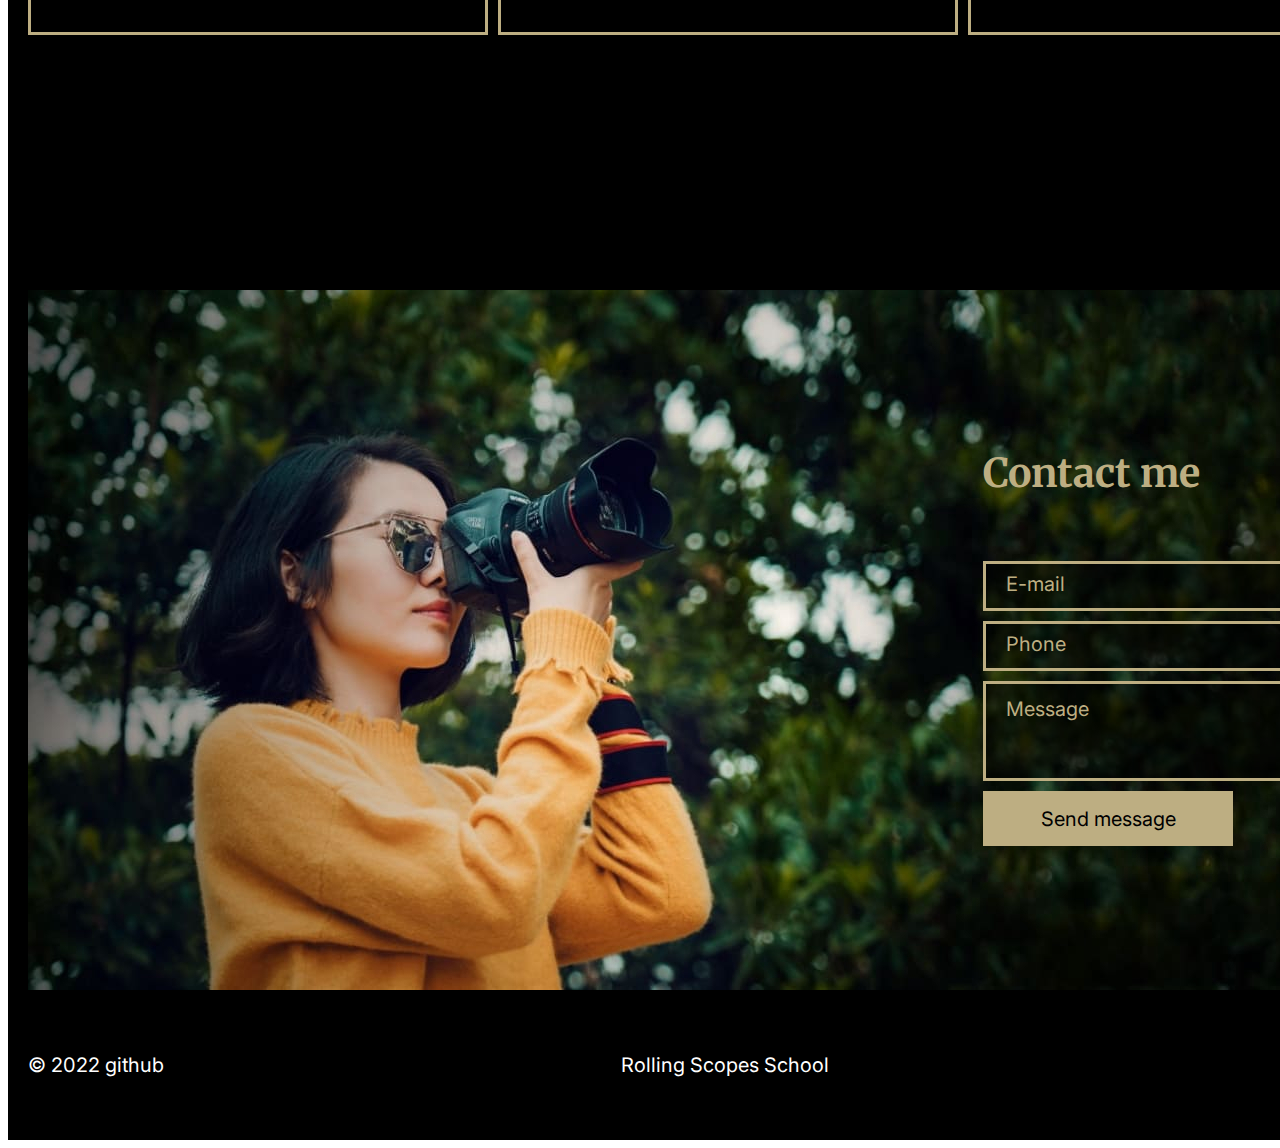
==== commit 7c687f2a: "fix: implement correct contact form" ====
--- a/portfolio/index.html
+++ b/portfolio/index.html
@@ -50,7 +50,11 @@
             </section>
             <!--SKILLS-->
             <section class="skills-section">
-                <h2 class="section-title">Skills</h2>
+
+                <div class="line">
+                    <h2 class="section-title">Skills</h2>
+                </div>
+
                 <div class="skills-grid">
 
                     <div class="grid-item">
@@ -76,11 +80,13 @@
                         <h3>Audio</h3>
                         <p>Professional sounds recording for video, advertising, portfolio</p>
                     </div>
-
+                </div>
             </section>
             <!--PORTFOLIO-->
             <section class="portfolio-section">
-                <h2 class="section-title">Portfolio</h2>
+                <div class="line">
+                    <h2 class="section-title">Portfolio</h2>
+                </div>
                 <div class="portfolio-btns">
                     <button class="btn btn-transparent">Hire me</button>
                     <button class="btn btn-transparent">Hire me</button>
@@ -99,7 +105,10 @@
             <!--VIDEO-->
 
             <section class="video-section">
-                <h2 class="section-title">Video</h2>
+                <div class="line">
+                    <h2 class="section-title">Video</h2>
+                </div>
+
                 <div class="video-player">
                     <img src="./assets/img/video-player.jpg" alt="">
                     <img class="play-hover hover" src="./assets/img/Play_hover.png" alt="">
@@ -108,7 +117,11 @@
             </section>
             <!--PRICE-->
             <section class="price-section">
-                <h2 class="section-title">Price</h2>
+
+                <div class="line">
+                    <h2 class="section-title">Price</h2>
+                </div>
+
                 <div class="price-grid">
                     <div class="price-grid-item">
                         <h3>Standard</h3>
@@ -148,10 +161,10 @@
             <section class="contacts-section">
 
                 <form class="contact-form">
-                    <h2 class="section-title contact-title">Contact</h2>
-                    <input class="block-span" type="e-mail">
-                    <input class="block-span" type="tel">
-                    <input class="block-span form-text" type="text">
+                    <h2 class="contact-title">Contact me</h2>
+                    <input class="block-span" type="e-mail" placeholder="E-mail">
+                    <input class="block-span" type="tel" placeholder="Phone">
+                    <textarea class="block-span form-text" type="text" placeholder="Message"></textarea>
                     <button class="btn btn-gold">Send message</button>
                 </form>
             </section>
--- a/portfolio/style.css
+++ b/portfolio/style.css
@@ -125,6 +125,15 @@
     height: 80px;
     font-family: var(--font1);
     color: var(--color-gold);
+    background-color: var(--color-black);
+    margin: 100px 606px 60px 606px;
+    display: flex;
+    flex-direction: column;
+    justify-content: center;
+}
+
+.line {
+    background-image: linear-gradient(to top, #000 39px, #bdae82 39px, #bdae82 41px, #000 41px);
 }
 
 .skills-section {
@@ -194,6 +203,10 @@
 
 .play-hover {
     position: absolute;
+}
+
+.price-section {
+    height: 845px;
 }
 
 .price-grid {
@@ -243,6 +256,10 @@
 
 .contact-title {
     text-align: left;
+    font-size: 40px;
+    height: 80px;
+    font-family: var(--font1);
+    color: var(--color-gold);
 }
 
 .contact-form {
@@ -252,12 +269,28 @@
     width: 445px;
 }
 
-.contact-form input {
-    opacity: 0.2;
+.contact-form input,
+textarea {
     height: 50px;
     width: 450px;
     border: solid var(--color-gold);
     margin-bottom: 10px;
+    padding: 5px 226px 5px 20px;
+    background: rgba(0, 0, 0, 0.5);
+}
+
+input::placeholder,
+textarea::placeholder {
+    font-family: var(--font2);
+    color: #bdae82;
+    font-size: 20px;
+    line-height: 40px;
+}
+
+.contact-form textarea {
+    height: 100px;
+    width: 450px;
+    resize: none;
 }
 
 .footer-section {
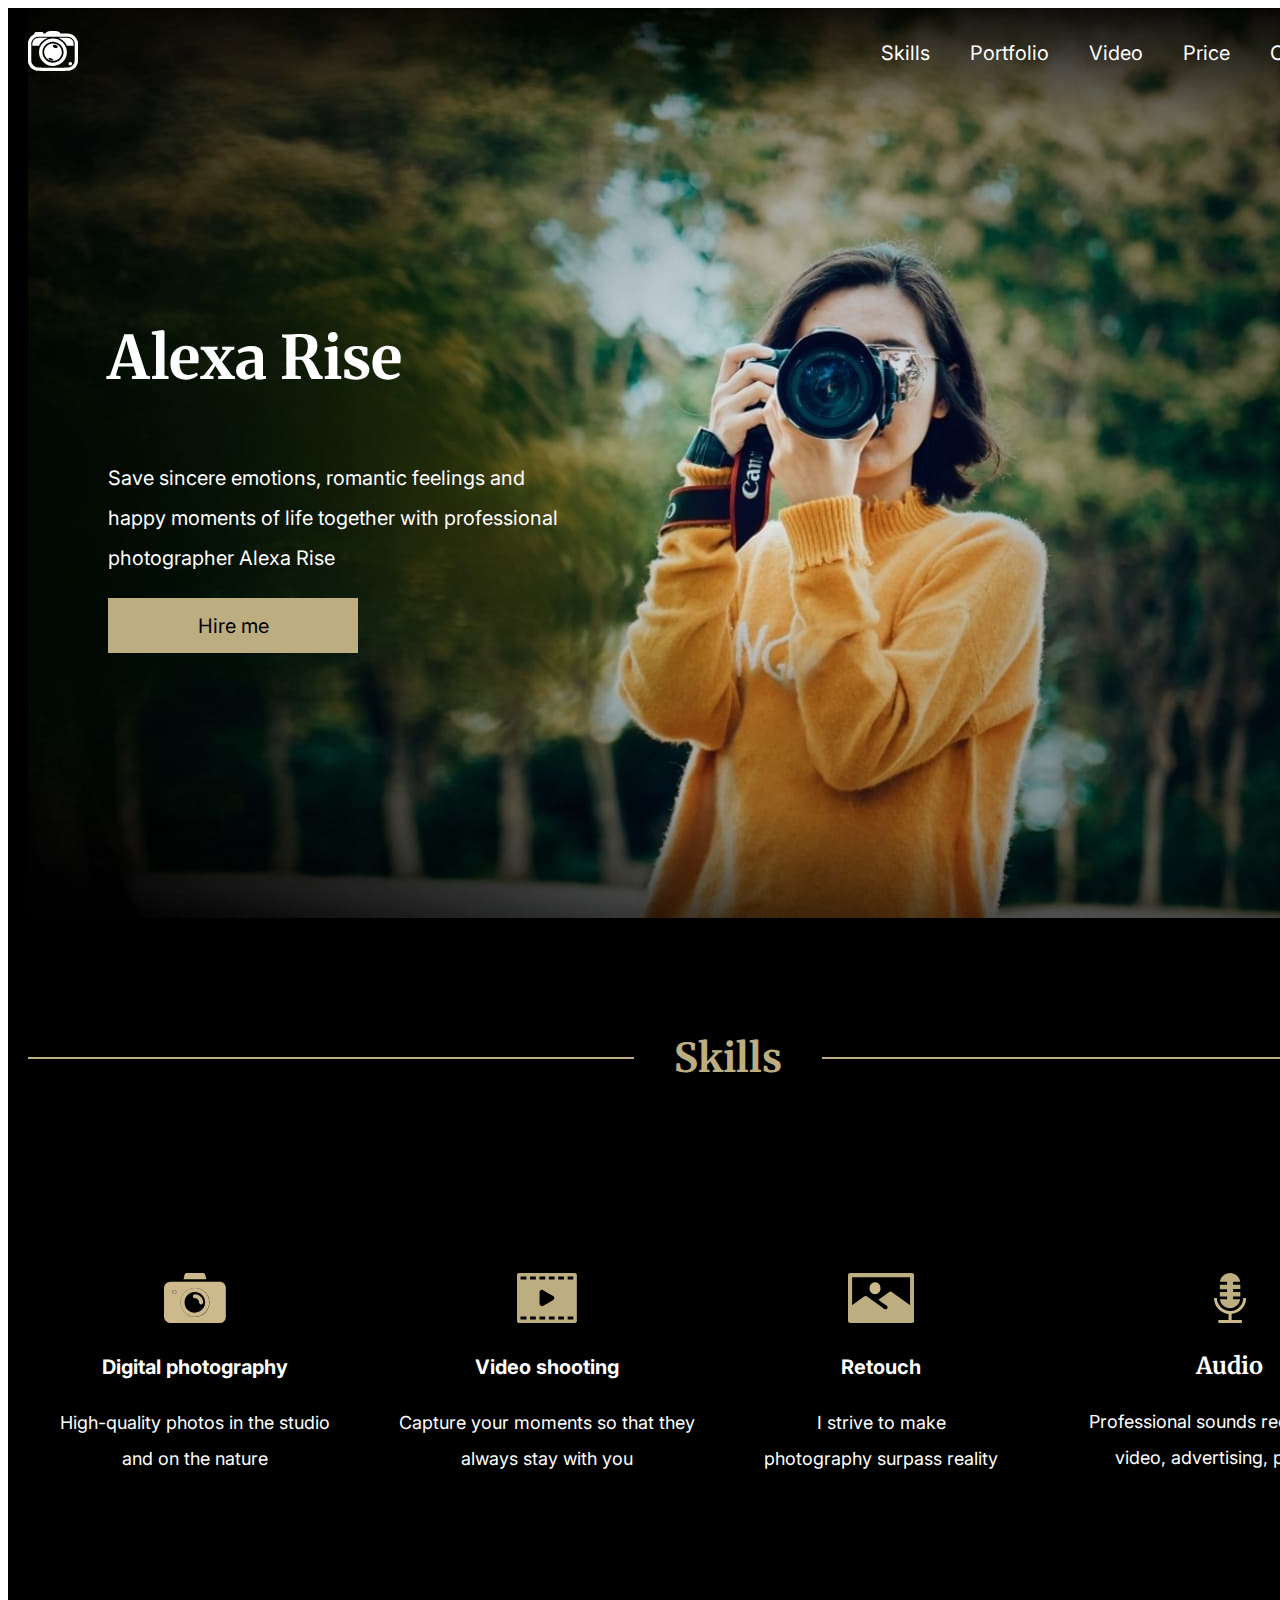
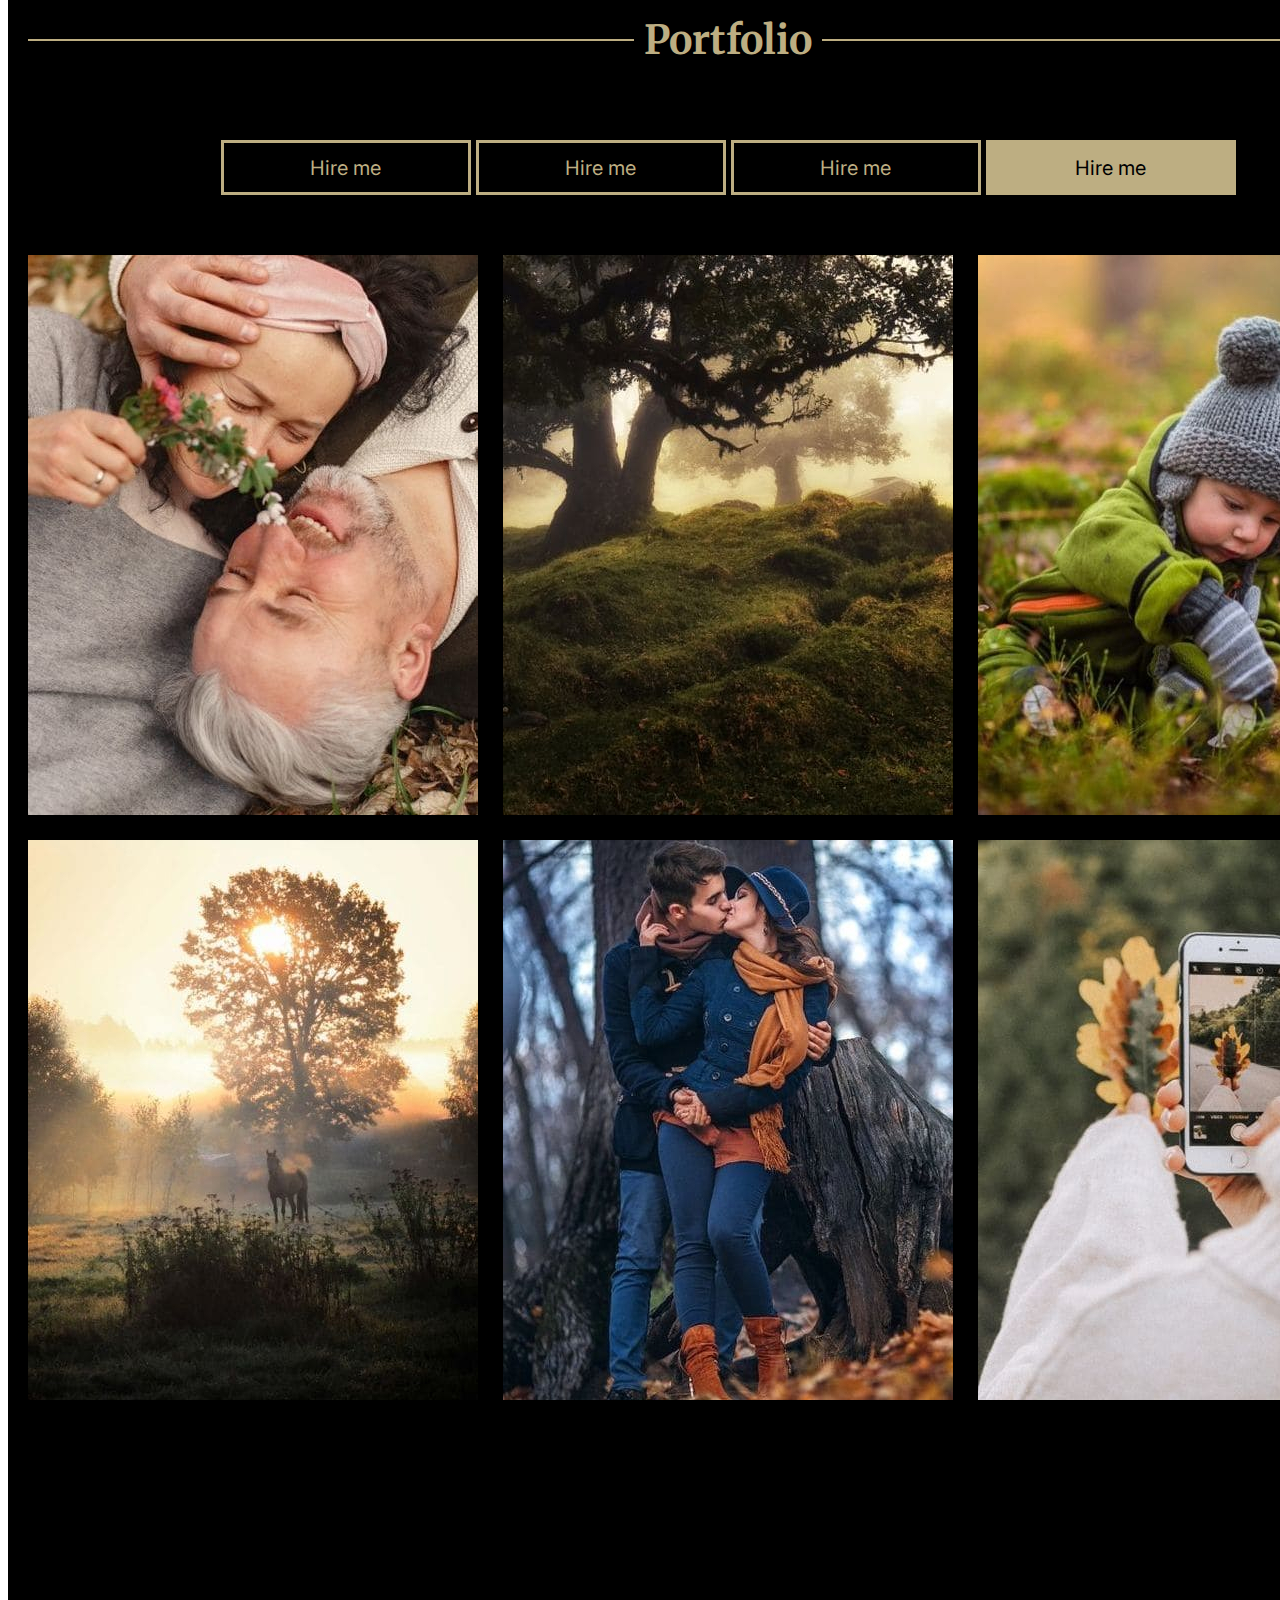
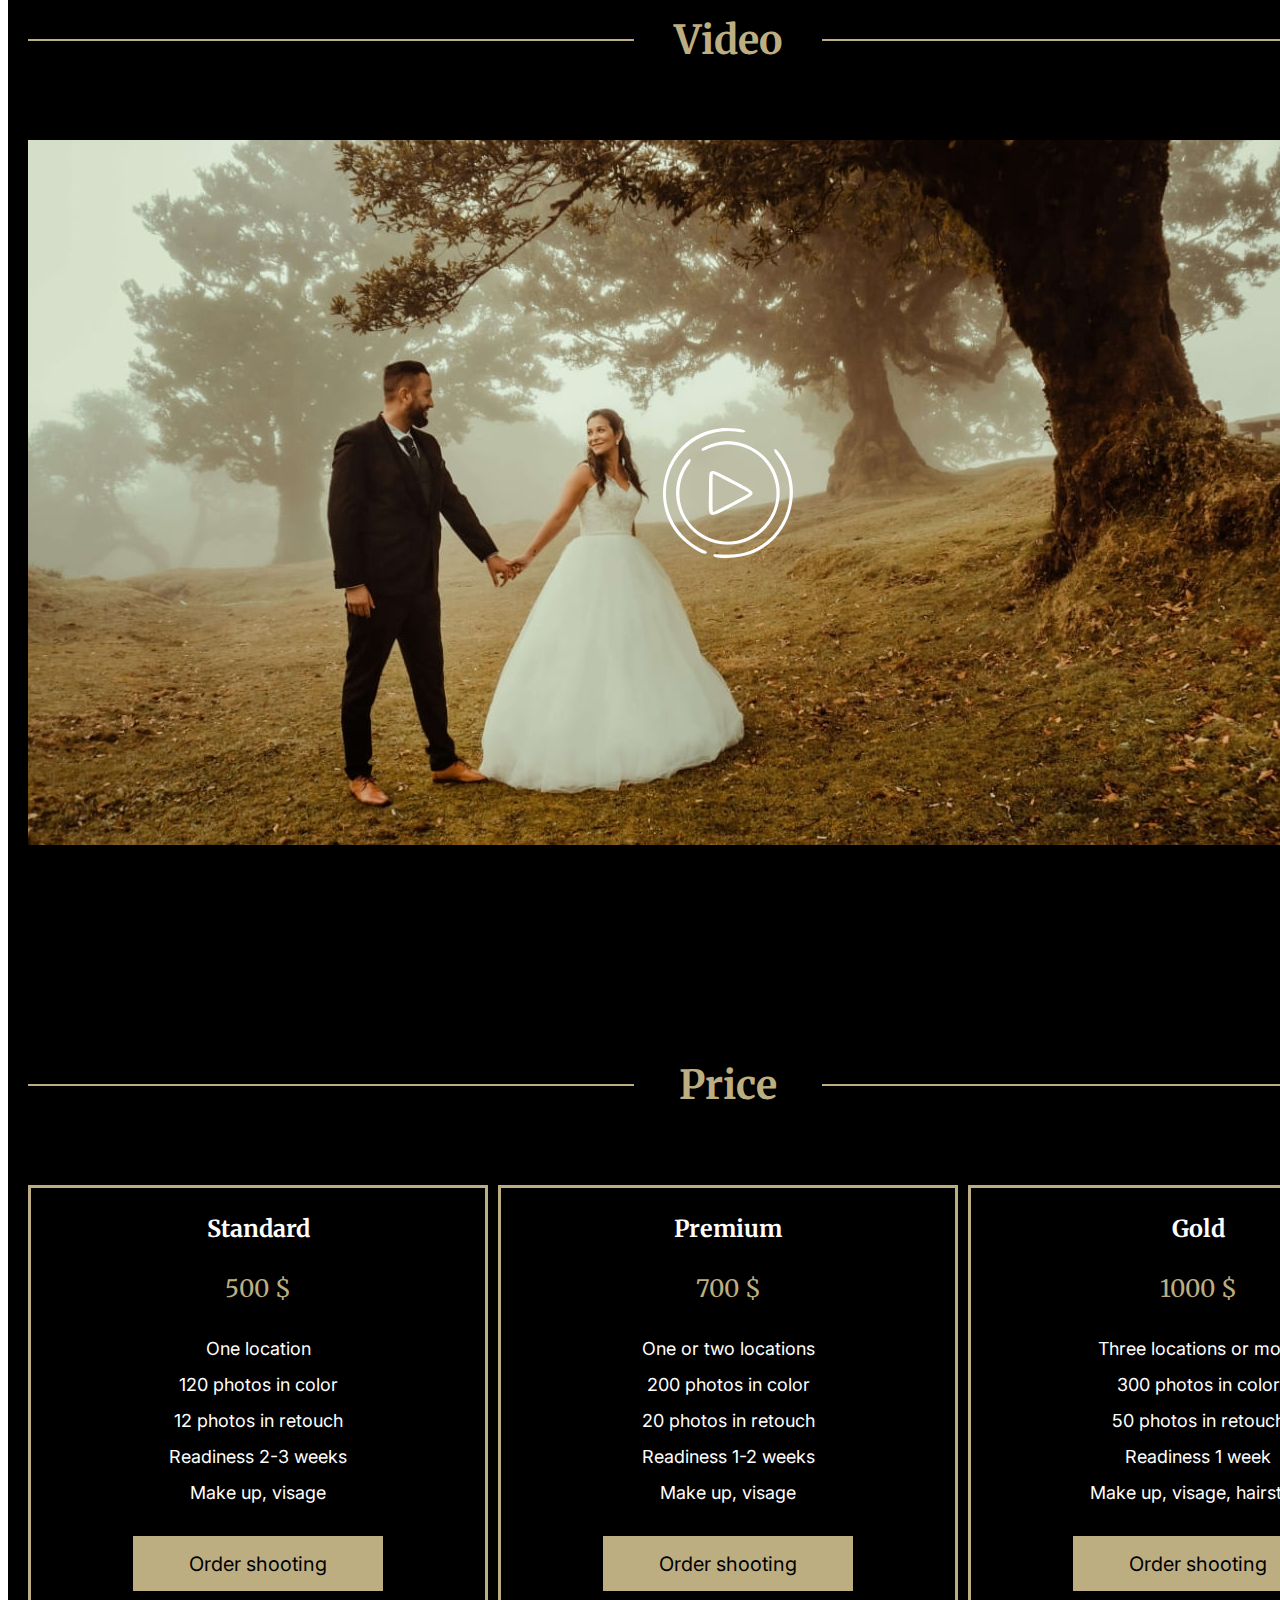
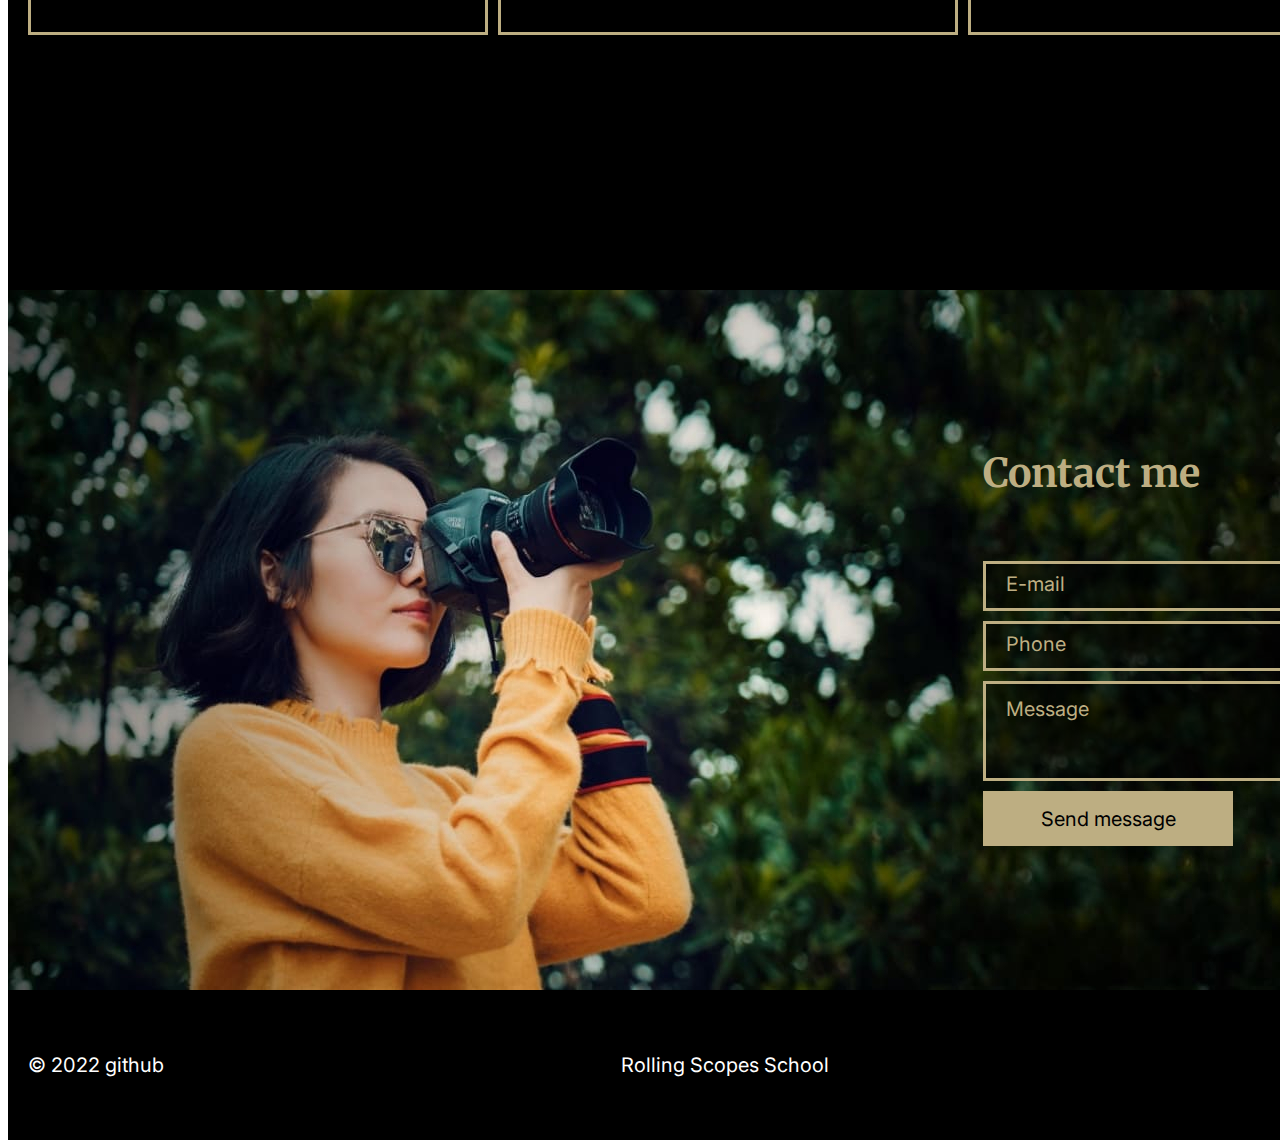
==== commit 77083c66: "fix: change the size of bg in contact section" ====
--- a/portfolio/index.html
+++ b/portfolio/index.html
@@ -157,9 +157,11 @@
                     </div>
                 </div>
             </section>
-            <!--CONTACTS-->
-            <section class="contacts-section">
-
+        </div>
+        <!--CONTACTS-->
+
+        <section class="contacts-section">
+  
                 <form class="contact-form">
                     <h2 class="contact-title">Contact me</h2>
                     <input class="block-span" type="e-mail" placeholder="E-mail">
@@ -167,8 +169,10 @@
                     <textarea class="block-span form-text" type="text" placeholder="Message"></textarea>
                     <button class="btn btn-gold">Send message</button>
                 </form>
-            </section>
-        </div>
+         
+        </section>
+
+
     </main>
     <footer>
         <div class="container">
--- a/portfolio/style.css
+++ b/portfolio/style.css
@@ -248,10 +248,14 @@
     flex-wrap: wrap;
     justify-content: center;
     align-content: flex-end;
+    height: 700px;
+}
+
+.contacts-section {
     background: url("./assets/img/contacts.jpg");
-    background-position: initial;
-    background-repeat: no-repeat;
-    height: 700px;
+    width: 1440px;
+    margin: 0 auto;
+    padding: 0 20px;
 }
 
 .contact-title {
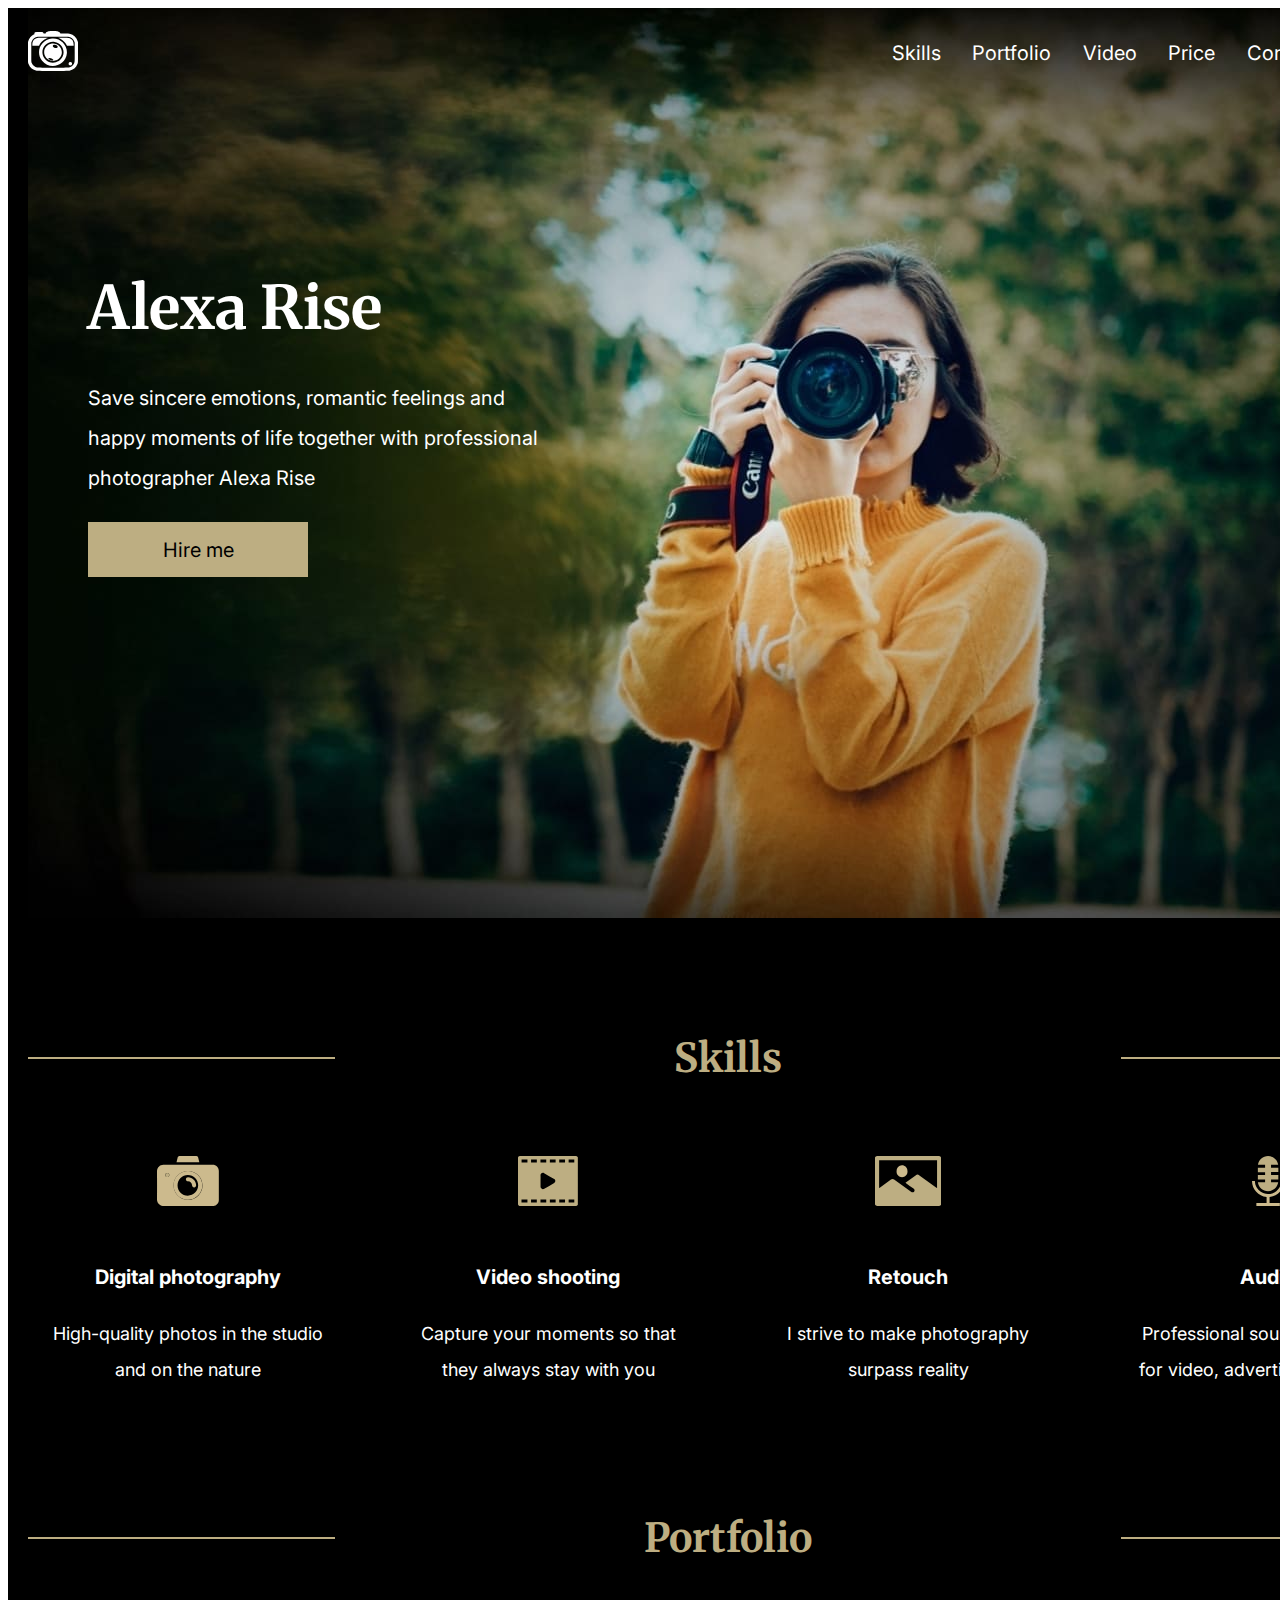
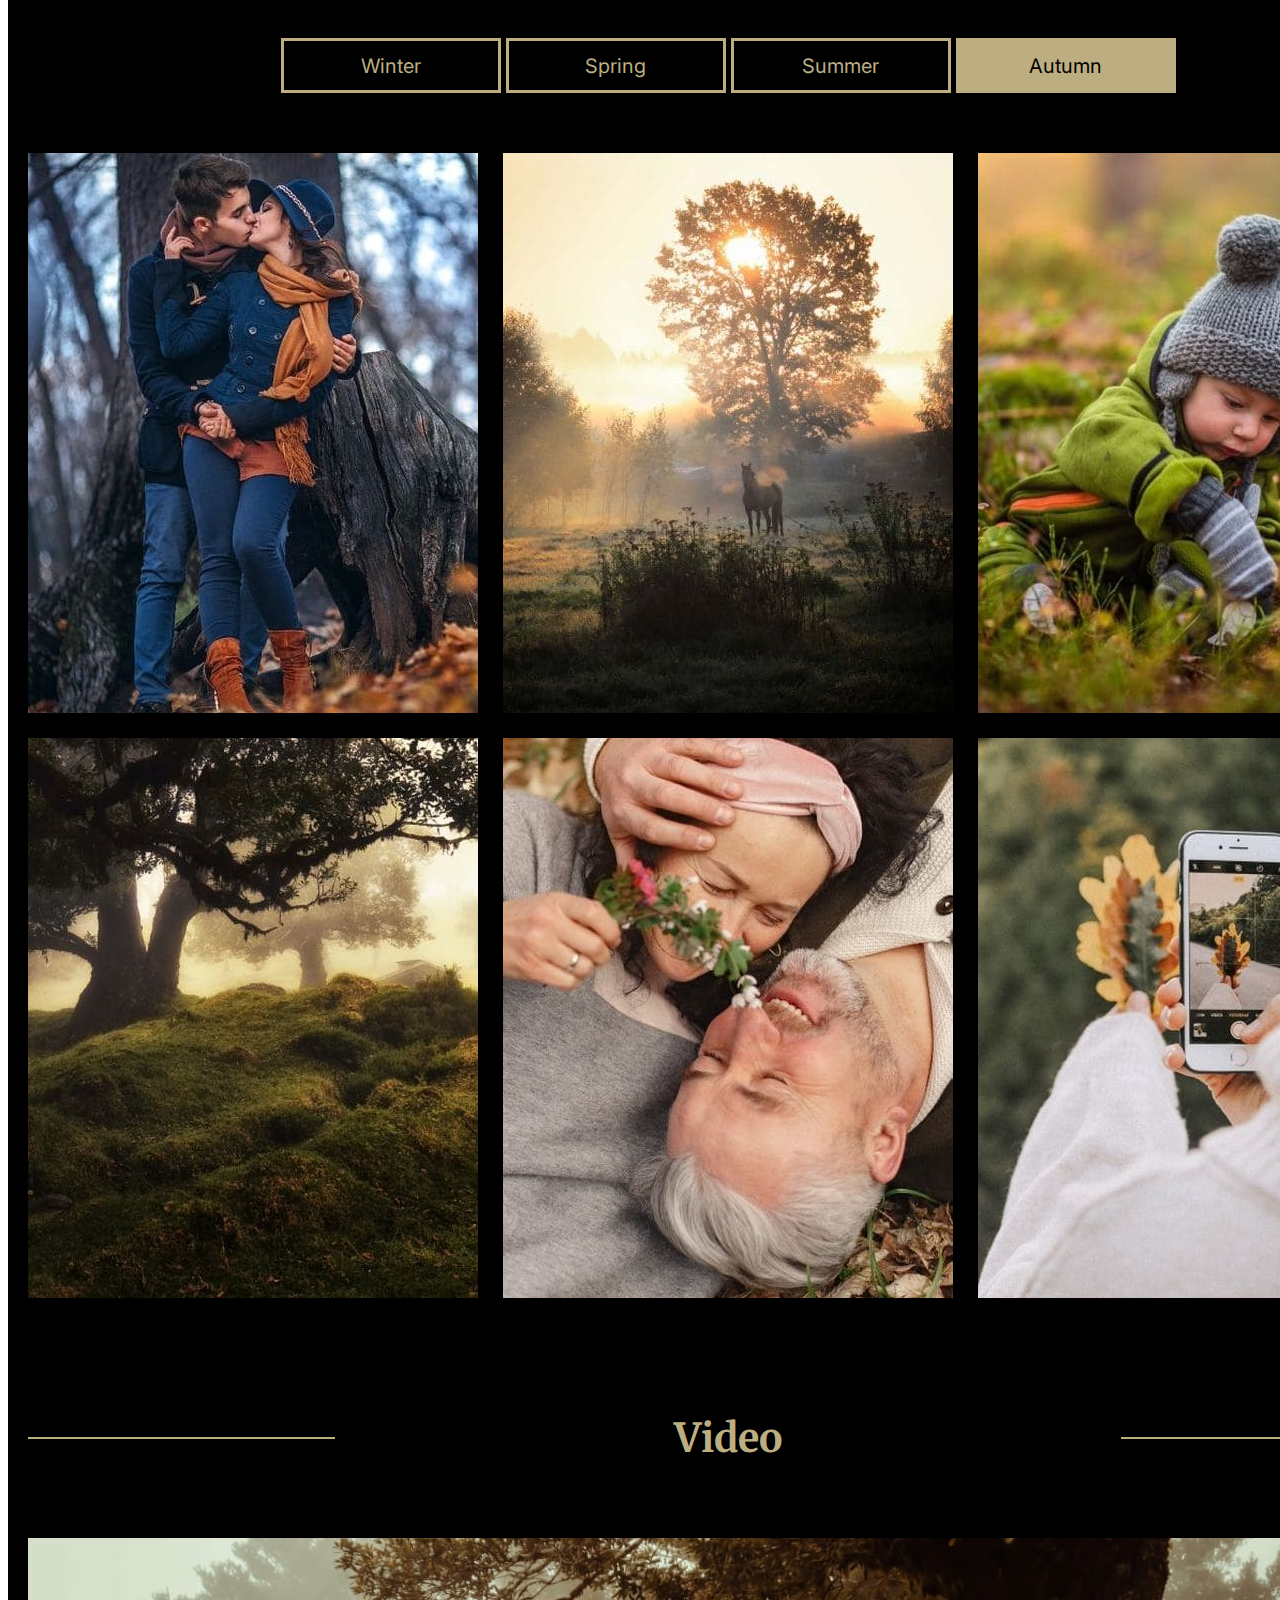
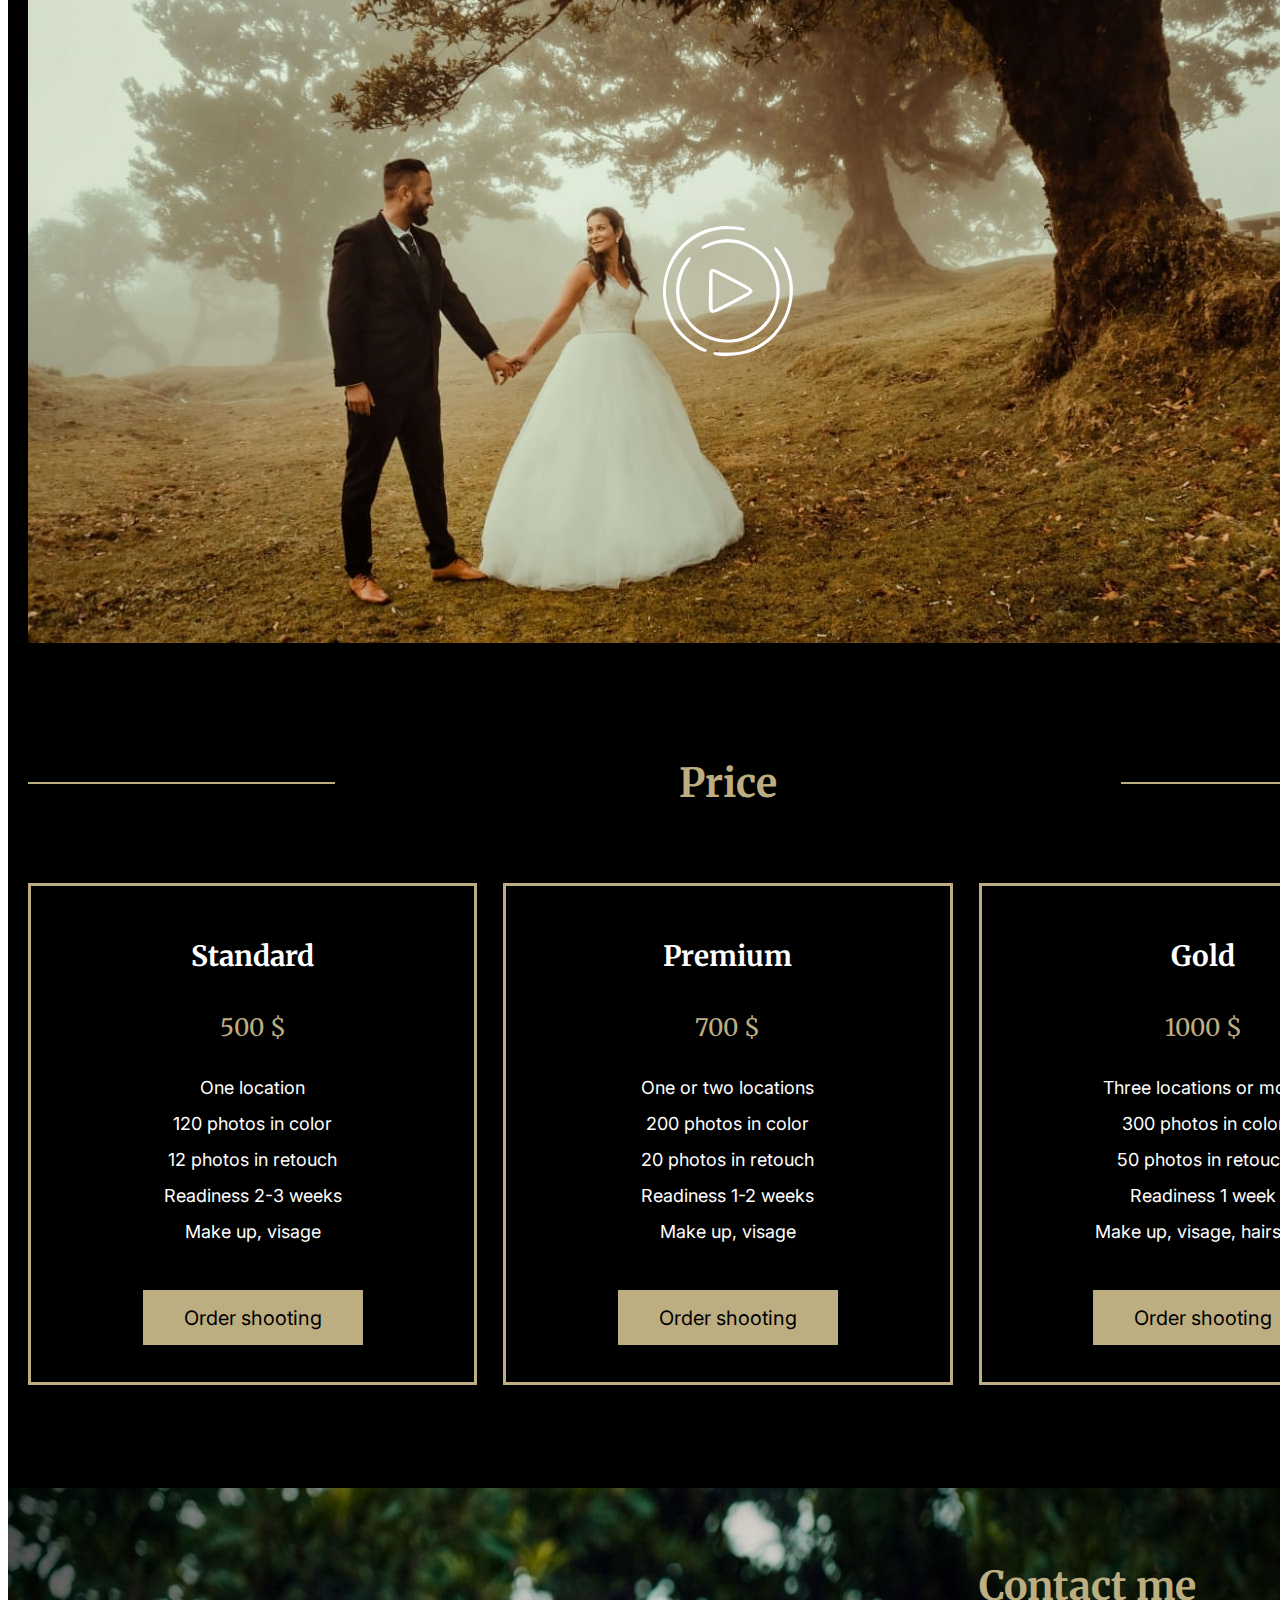
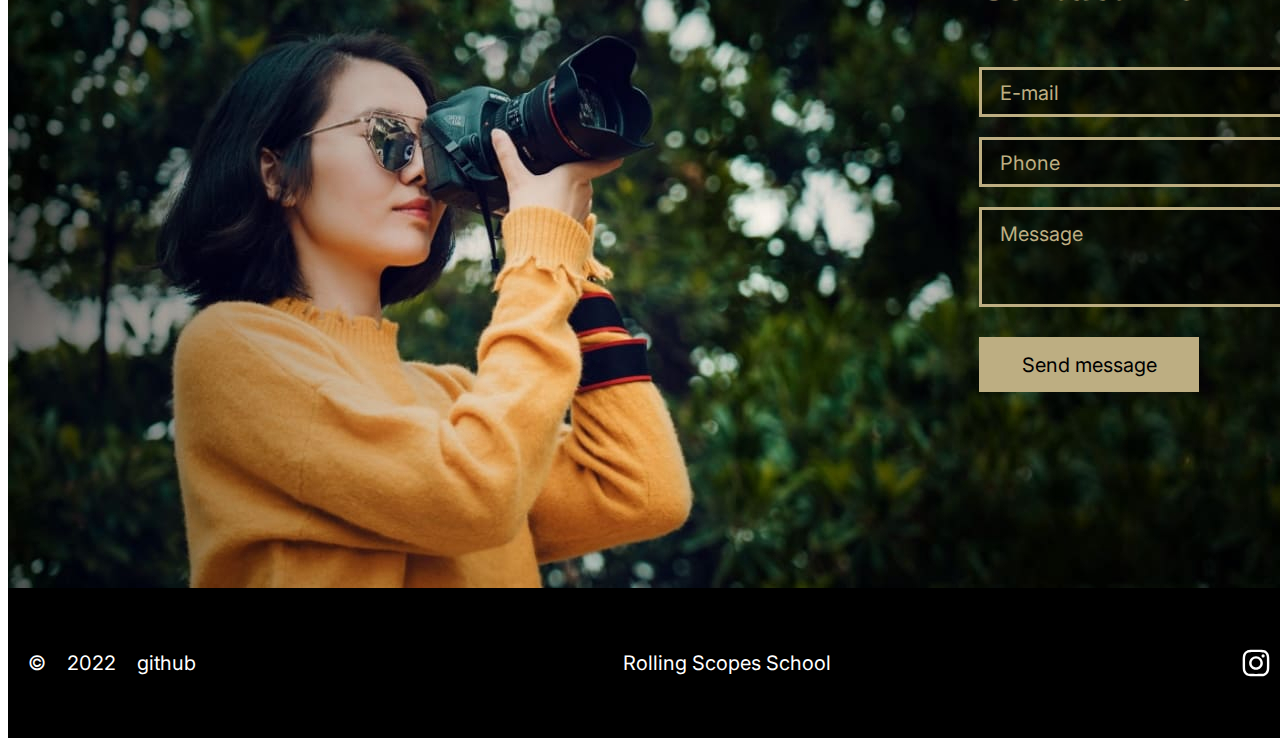
==== commit b6a2c293: "fix: pixel perfect check" ====
--- a/portfolio/index.html
+++ b/portfolio/index.html
@@ -25,11 +25,11 @@
                     <li class="nav-item"><a href="#portfolio" class="nav-link hover">Portfolio</a></li>
                     <li class="nav-item"><a href="#video" class="nav-link hover">Video</a></li>
                     <li class="nav-item"><a href="#price" class="nav-link hover">Price</a></li>
-                    <li class="nav-item"><a href="#contacts" class="nav-link hover">Contact</a></li>
+                    <li class="nav-item"><a href="#contacts" class="nav-link hover">Contacts</a></li>
                 </ul>
             </nav>
-            <div>
-                <span class="hover">en</span>
+            <div class="lang">
+                <span class="en hover">en</span>
                 <span class="lang-switch">&#8260;</span>
                 <span class="hover">ru</span>
             </div>
@@ -60,25 +60,37 @@
                     <div class="grid-item">
                         <img src="./assets/svg/camera.svg" alt="camera">
                         <h4>Digital photography</h4>
-                        <p>High-quality photos in the studio and on the nature</p>
+                        <div class="skills-text">
+                            <span class="block-span">High-quality photos in the studio</span>
+                            <span class="block-span">and on the nature</span>
+                        </div>
                     </div>
 
                     <div class="grid-item">
                         <img src="./assets/svg/video.svg" alt="video">
                         <h4>Video shooting</h4>
-                        <p>Capture your moments so that they always stay with you</p>
+                        <div class="skills-text">
+                            <span class="block-span">Capture your moments so that</span>
+                            <span class="block-span">they always stay with you</span>
+                        </div>
                     </div>
 
                     <div class="grid-item">
                         <img src="./assets/svg/image.svg" alt="image">
                         <h4>Retouch</h4>
-                        <p>I strive to make photography surpass reality</p>
+                        <div class="skills-text">
+                            <span class="block-span">I strive to make photography </span>
+                            <span class="block-span">surpass reality</span>
+                        </div>
                     </div>
 
                     <div class="grid-item">
                         <img src="./assets/svg/mic.svg" alt="microphone">
-                        <h3>Audio</h3>
-                        <p>Professional sounds recording for video, advertising, portfolio</p>
+                        <h4>Audio</h4>
+                        <div class="skills-text">
+                            <span class="block-span">Professional sounds recording</span>
+                            <span class="block-span">for video, advertising, portfolio</span>
+                        </div>
                     </div>
                 </div>
             </section>
@@ -88,17 +100,17 @@
                     <h2 class="section-title">Portfolio</h2>
                 </div>
                 <div class="portfolio-btns">
-                    <button class="btn btn-transparent">Hire me</button>
-                    <button class="btn btn-transparent">Hire me</button>
-                    <button class="btn btn-transparent">Hire me</button>
-                    <button class="btn btn-gold">Hire me</button>
+                    <button class="btn btn-transparent">Winter</button>
+                    <button class="btn btn-transparent">Spring</button>
+                    <button class="btn btn-transparent">Summer</button>
+                    <button class="btn btn-gold">Autumn</button>
                 </div>
                 <div class="portfolio-grid">
+                    <img class="portfolio-grid-item" src="./assets/img/portfolio-img (5).jpg" alt="">
+                    <img class="portfolio-grid-item" src="./assets/img/portfolio-img (4).jpg" alt="">
+                    <img class="portfolio-grid-item" src="./assets/img/portfolio-img (3).jpg" alt="">
+                    <img class="portfolio-grid-item" src="./assets/img/portfolio-img (2).jpg" alt="">
                     <img class="portfolio-grid-item" src="./assets/img/portfolio-img (1).jpg" alt="">
-                    <img class="portfolio-grid-item" src="./assets/img/portfolio-img (2).jpg" alt="">
-                    <img class="portfolio-grid-item" src="./assets/img/portfolio-img (3).jpg" alt="">
-                    <img class="portfolio-grid-item" src="./assets/img/portfolio-img (4).jpg" alt="">
-                    <img class="portfolio-grid-item" src="./assets/img/portfolio-img (5).jpg" alt="">
                     <img class="portfolio-grid-item" src="./assets/img/portfolio-img.jpg" alt="">
                 </div>
             </section>
@@ -161,15 +173,15 @@
         <!--CONTACTS-->
 
         <section class="contacts-section">
-  
-                <form class="contact-form">
-                    <h2 class="contact-title">Contact me</h2>
-                    <input class="block-span" type="e-mail" placeholder="E-mail">
-                    <input class="block-span" type="tel" placeholder="Phone">
-                    <textarea class="block-span form-text" type="text" placeholder="Message"></textarea>
-                    <button class="btn btn-gold">Send message</button>
-                </form>
-         
+
+            <form class="contact-form">
+                <h2 class="contact-title">Contact me</h2>
+                <input class="block-span" type="e-mail" placeholder="E-mail">
+                <input class="block-span" type="tel" placeholder="Phone">
+                <textarea class="block-span form-text" type="text" placeholder="Message"></textarea>
+                <button class="btn btn-gold contact-btn">Send message</button>
+            </form>
+
         </section>
 
 
@@ -177,17 +189,18 @@
     <footer>
         <div class="container">
             <div class="footer-section">
-                <div>
+                <div class="copy">
                     <span>&copy;</span>
                     <span>2022</span>
                     <span><a class="hover" href="https://github.com/rolling-scopes-school"
                             target="_blank">github</a></span>
                 </div>
                 <div>
-                    <span><a class="hover" href="https://rs.school/js-stage0/" target="_blank">Rolling Scopes
+                    <span class="rss"><a class="hover" href="https://rs.school/js-stage0/" target="_blank">Rolling
+                            Scopes
                             School</a></span>
                 </div>
-                <div>
+                <div class="media">
                     <img class="hover" src="./assets/svg/inst.svg">
                     <img class="hover" src="./assets/svg/fb.svg">
                     <img class="hover" src="./assets/svg/tw.svg">
--- a/portfolio/style.css
+++ b/portfolio/style.css
@@ -47,10 +47,17 @@
 
 nav {
     margin-left: auto;
+    margin-right: 30px;
+
 }
 
 .nav-list {
     display: flex;
+    flex-direction: column;
+    align-items: flex-end;
+    flex-wrap: wrap;
+    width: 510px;
+    height: 50px;
 }
 
 .nav-item {
@@ -58,10 +65,18 @@
 }
 
 .nav-link {
-    padding: 0 20px;
     line-height: 50px;
+    font-size: 20px;
     text-decoration: none;
     color: var(--color-white);
+}
+
+.lang {
+    font-weight: bold;
+}
+
+.en {
+    color: var(--color-gold);
 }
 
 .lang-switch {
@@ -80,25 +95,27 @@
     flex-direction: column;
     height: 330px;
     width: 500px;
-    margin-top: 160px;
-    margin-left: 80px;
+    margin-top: 110px;
+    margin-left: 60px;
 }
 
 .hero-text h1 {
     line-height: 120px;
     font-size: 60px;
+    margin-bottom: 0;
 }
 
 .hero-text p {
     line-height: 40px;
-    height: 120px;
     width: 470px;
+    margin: 10px 0 24px 0;
+
 }
 
 .btn {
     border: 0;
     height: 55px;
-    width: 250px;
+    width: 220px;
     font-family: inherit;
     font-size: 20px;
 }
@@ -126,7 +143,7 @@
     font-family: var(--font1);
     color: var(--color-gold);
     background-color: var(--color-black);
-    margin: 100px 606px 60px 606px;
+    margin: 100px 307px 0px 307px;
     display: flex;
     flex-direction: column;
     justify-content: center;
@@ -138,37 +155,40 @@
 
 .skills-section {
     background-color: var(--color-black);
-    height: 482px;
-    text-align: center;
-}
-
-.skills-section h3 {
+    padding-bottom: 6px;
+}
+
+.skills-section h4 {
     size: 20px;
 }
 
-.skills-section p {
-    font-size: 18px;
+.skills-section span {
     font-weight: 400;
     line-height: 36px;
 }
 
 .skills-section img {
     height: 50px;
+    margin-bottom: 32px;
 }
 
 .skills-grid {
     display: flex;
-    height: 242px;
-    margin-top: 160px;
+    justify-content: space-between;
+    padding-top: 54px;
 }
 
 .grid-item {
-    padding: 15px 30px;
+    display: flex;
+    flex-direction: column;
+    justify-content: center;
+    text-align: center;
+    height: 240px;
+    width: 320px;
 }
 
 .portfolio-section {
     background-color: var(--color-black);
-    height: 1500px;
     text-align: center;
 }
 
@@ -189,16 +209,18 @@
 }
 
 .video-section {
-    height: 945px;
+    height: 845px;
 }
 
 .video-player {
     width: 1400px;
-    height: 705;
+    height: 700;
     position: relative;
     display: flex;
     justify-content: center;
     align-items: center;
+    padding-top: 60px;
+
 }
 
 .play-hover {
@@ -206,22 +228,27 @@
 }
 
 .price-section {
-    height: 845px;
+    height: 745px;
 }
 
 .price-grid {
     display: flex;
-    justify-content: space-evenly;
-    margin-bottom: 100px;
-    gap: 10px;
+    justify-content: space-between;
+    padding-top: 60px;
+    gap: 26px;
 }
 
 .price-grid-item {
     text-align: center;
     line-height: 36px;
     border: solid var(--color-gold);
-    height: 450px;
-    width: 505px;
+    height: 502px;
+    width: 506px;
+    padding-top: 24px;
+}
+
+.price-grid-item h3 {
+    font-size: 28px;
 }
 
 .price-grid-item span {
@@ -232,21 +259,23 @@
     color: var(--color-gold);
     font-family: var(--font1);
     font-size: 24px;
+    padding-top: 8px;
 }
 
 .block-span {
     display: block;
+    font-size: 18px;
 }
 
 .btn-price {
-    margin-top: 25px;
+    margin-top: 40px;
 }
 
 .contacts-section {
     display: flex;
     flex-direction: column;
     flex-wrap: wrap;
-    justify-content: center;
+    justify-content: flex-start;
     align-content: flex-end;
     height: 700px;
 }
@@ -255,7 +284,7 @@
     background: url("./assets/img/contacts.jpg");
     width: 1440px;
     margin: 0 auto;
-    padding: 0 20px;
+    padding: 40px 24px 0 20px;
 }
 
 .contact-title {
@@ -264,12 +293,13 @@
     height: 80px;
     font-family: var(--font1);
     color: var(--color-gold);
+    margin-bottom: 26px;
 }
 
 .contact-form {
     flex-direction: column;
     align-content: flex-start;
-    height: 450px;
+    height: 400px;
     width: 445px;
 }
 
@@ -278,8 +308,8 @@
     height: 50px;
     width: 450px;
     border: solid var(--color-gold);
-    margin-bottom: 10px;
-    padding: 5px 226px 5px 20px;
+    margin-bottom: 20px;
+    padding: 4px 0px 0px 18px;
     background: rgba(0, 0, 0, 0.5);
 }
 
@@ -297,6 +327,10 @@
     resize: none;
 }
 
+.contact-btn {
+    margin-top: 10px;
+}
+
 .footer-section {
     height: 150px;
     display: flex;
@@ -308,4 +342,23 @@
 .footer-section a {
     color: var(--color-white);
     text-decoration: none;
+}
+
+.copy {
+    width: 168px;
+    display: flex;
+    justify-content: space-between;
+
+}
+
+.rss {
+    width: 226px;
+    display: flex;
+    justify-content: flex-end;
+}
+
+.media {
+    width: 188px;
+    display: flex;
+    justify-content: space-between;
 }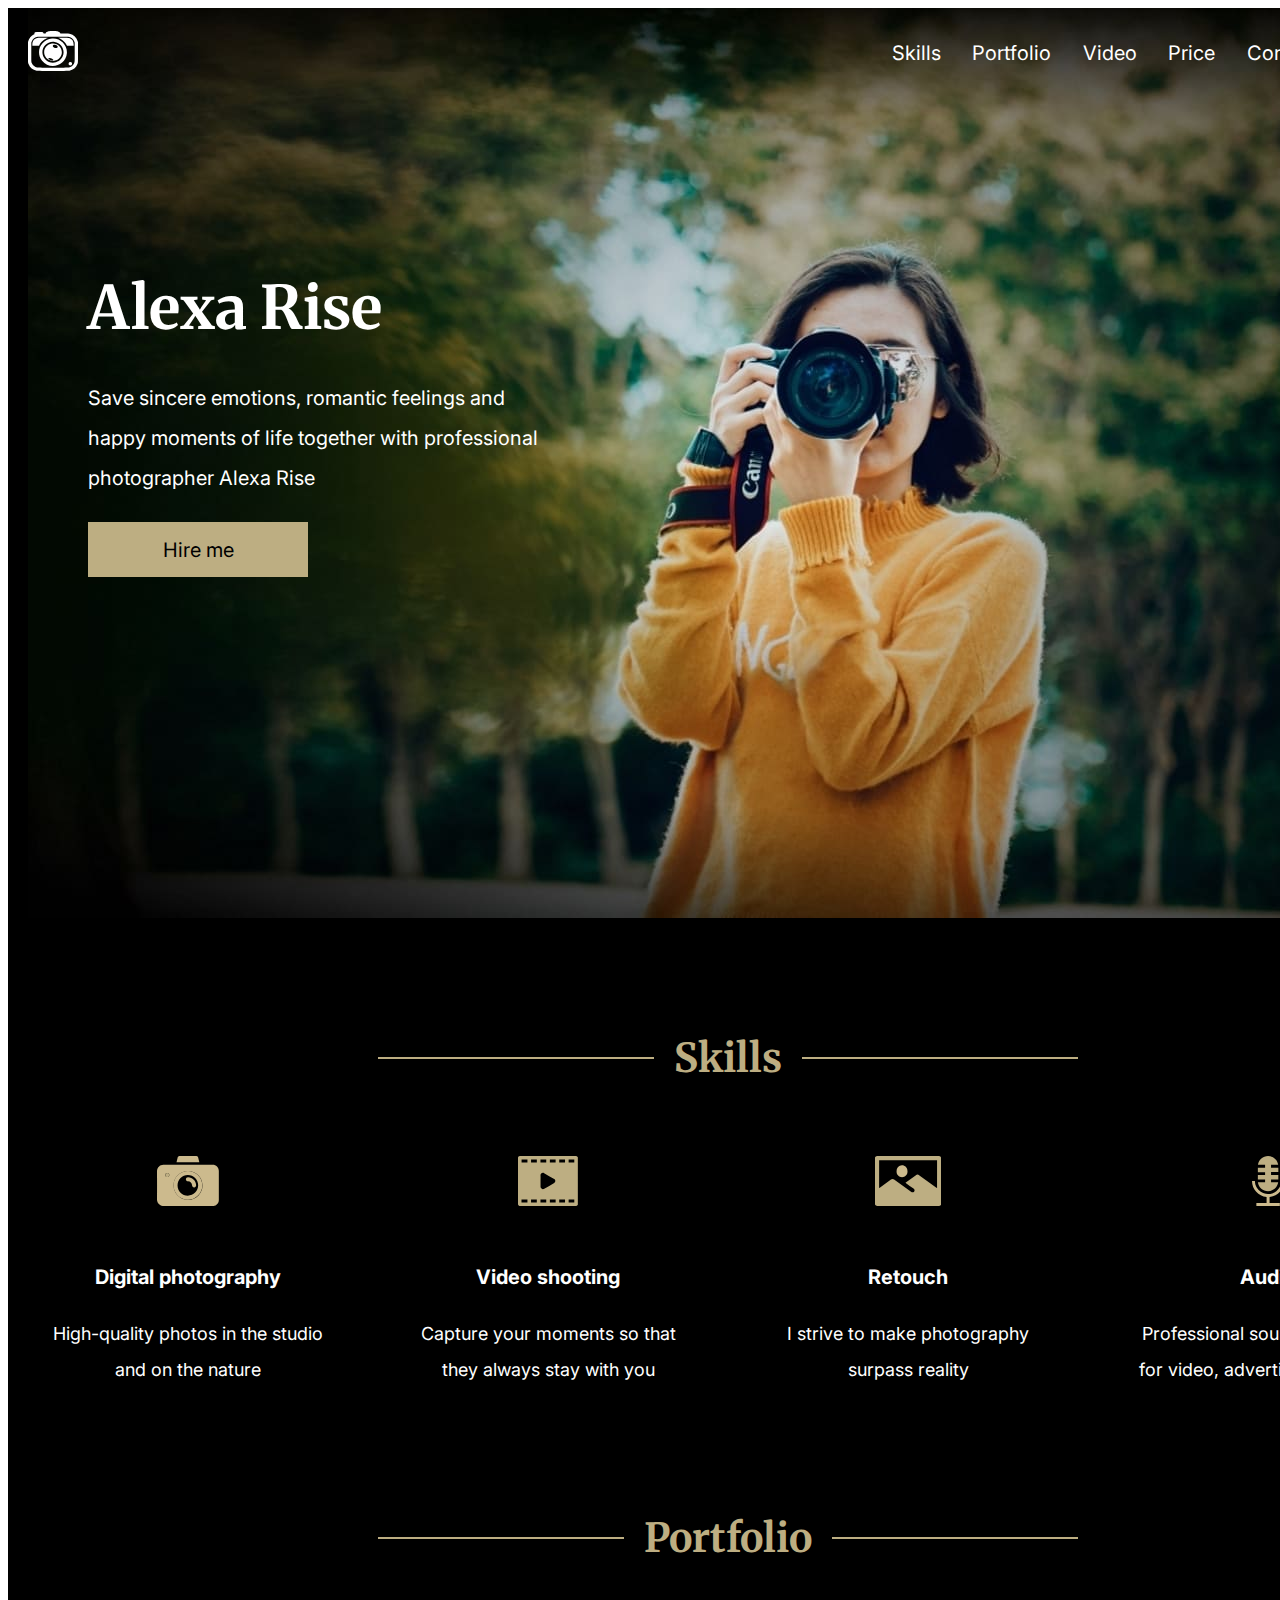
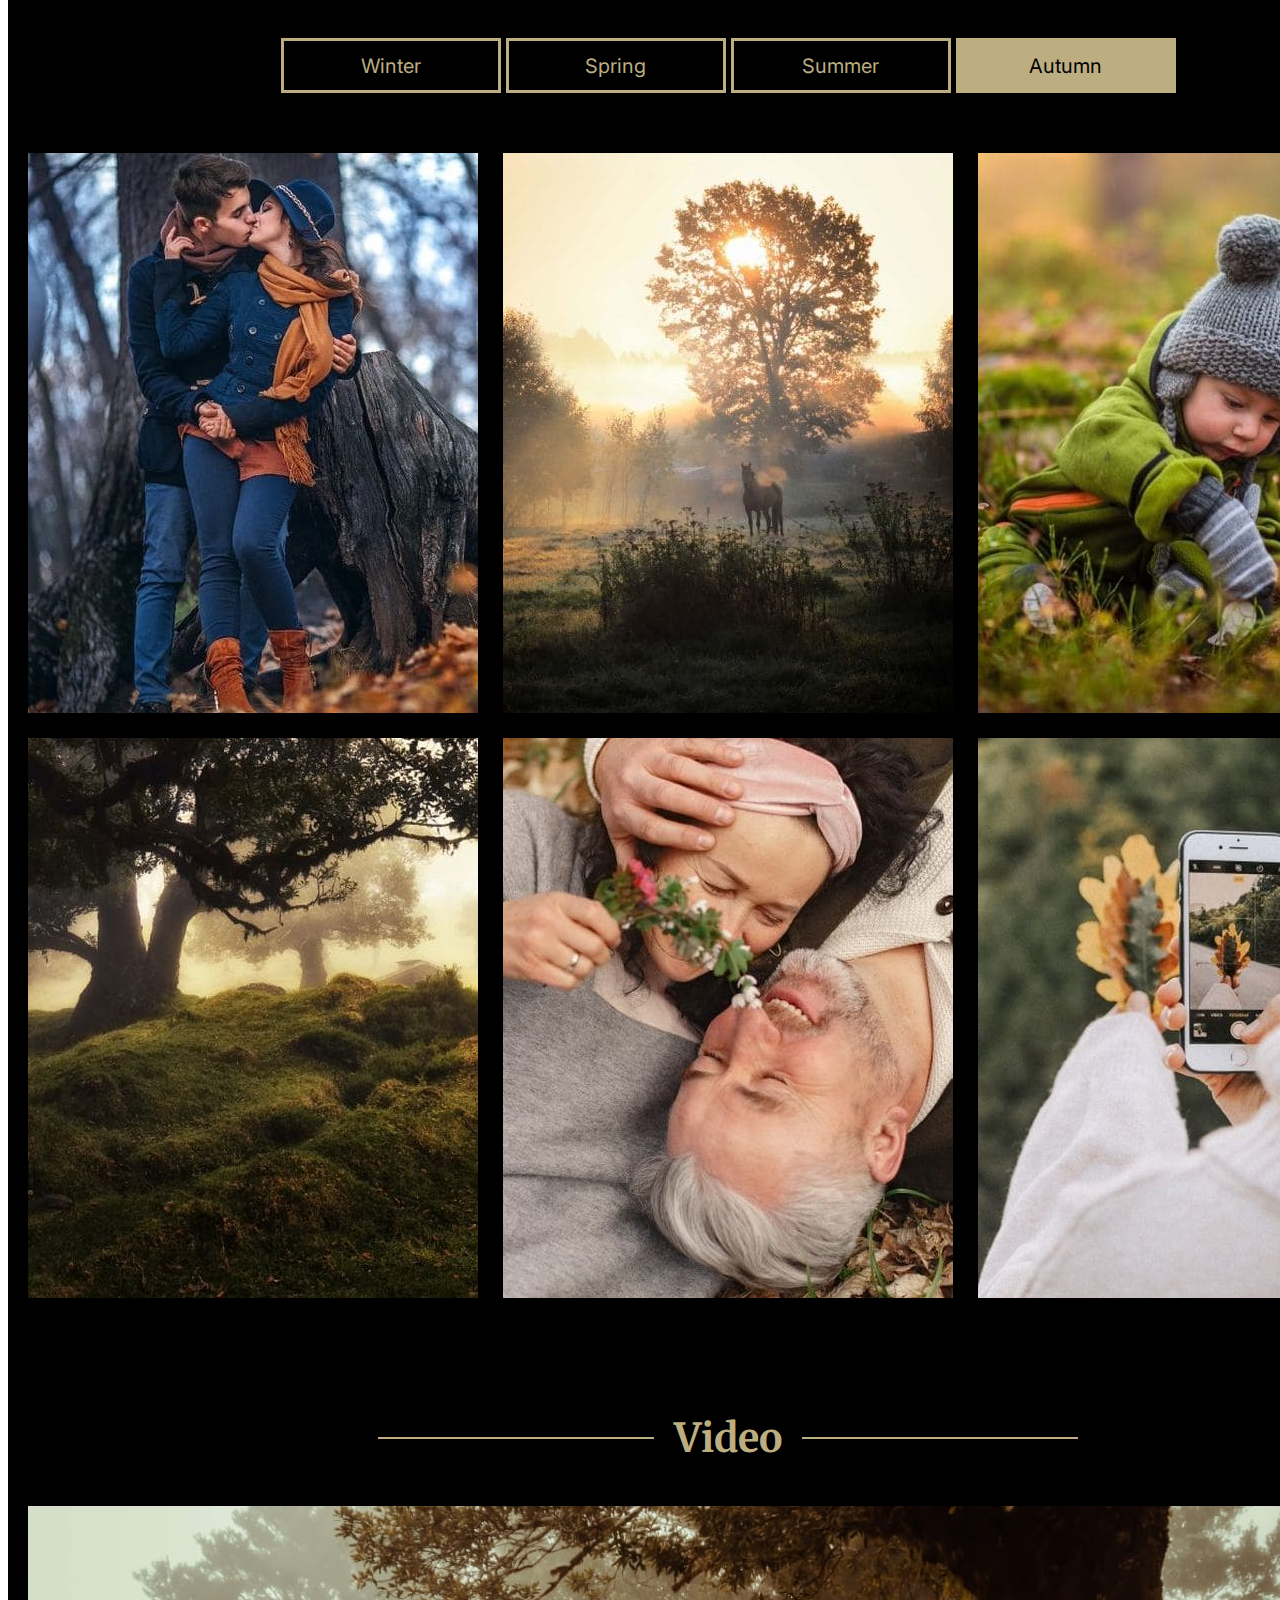
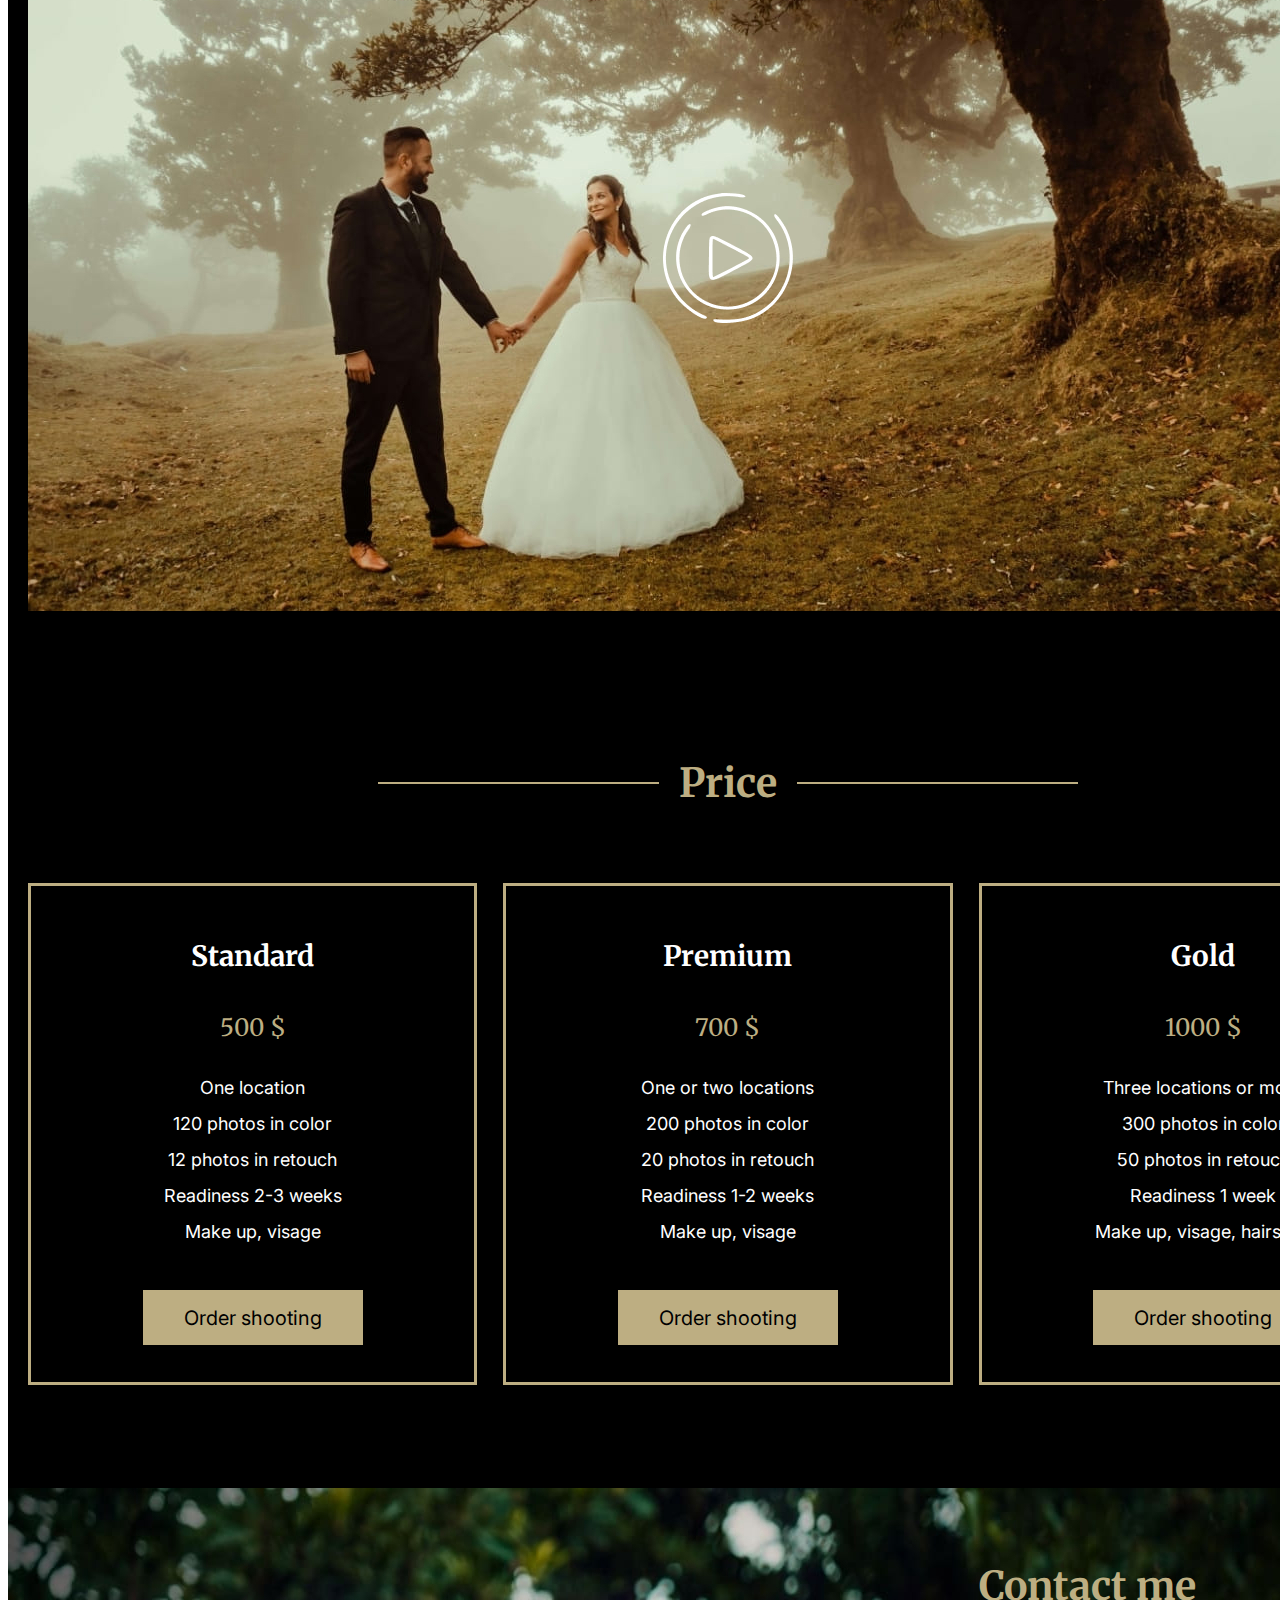
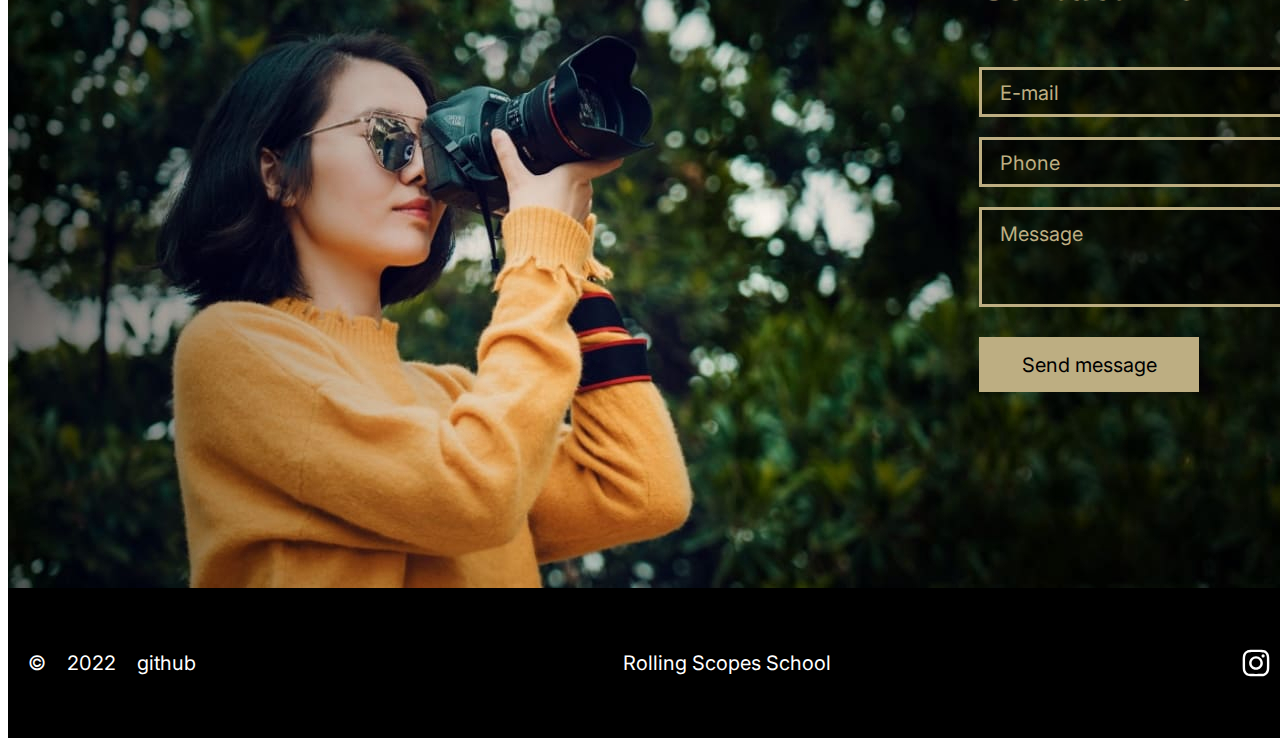
==== commit 0c110e67: "fix: check with validator" ====
--- a/portfolio/index.html
+++ b/portfolio/index.html
@@ -106,12 +106,12 @@
                     <button class="btn btn-gold">Autumn</button>
                 </div>
                 <div class="portfolio-grid">
-                    <img class="portfolio-grid-item" src="./assets/img/portfolio-img (5).jpg" alt="">
-                    <img class="portfolio-grid-item" src="./assets/img/portfolio-img (4).jpg" alt="">
-                    <img class="portfolio-grid-item" src="./assets/img/portfolio-img (3).jpg" alt="">
-                    <img class="portfolio-grid-item" src="./assets/img/portfolio-img (2).jpg" alt="">
-                    <img class="portfolio-grid-item" src="./assets/img/portfolio-img (1).jpg" alt="">
-                    <img class="portfolio-grid-item" src="./assets/img/portfolio-img.jpg" alt="">
+                    <img class="portfolio-grid-item" src="./assets/img/portfolio-img5.jpg" alt="picture">
+                    <img class="portfolio-grid-item" src="./assets/img/portfolio-img4.jpg" alt="picture">
+                    <img class="portfolio-grid-item" src="./assets/img/portfolio-img3.jpg" alt="picture">
+                    <img class="portfolio-grid-item" src="./assets/img/portfolio-img2.jpg" alt="picture">
+                    <img class="portfolio-grid-item" src="./assets/img/portfolio-img1.jpg" alt="picture">
+                    <img class="portfolio-grid-item" src="./assets/img/portfolio-img.jpg" alt="picture">
                 </div>
             </section>
             <!--VIDEO-->
@@ -176,9 +176,9 @@
 
             <form class="contact-form">
                 <h2 class="contact-title">Contact me</h2>
-                <input class="block-span" type="e-mail" placeholder="E-mail">
+                <input class="block-span" type="email" placeholder="E-mail">
                 <input class="block-span" type="tel" placeholder="Phone">
-                <textarea class="block-span form-text" type="text" placeholder="Message"></textarea>
+                <textarea class="block-span form-text" placeholder="Message"></textarea>
                 <button class="btn btn-gold contact-btn">Send message</button>
             </form>
 
@@ -201,10 +201,10 @@
                             School</a></span>
                 </div>
                 <div class="media">
-                    <img class="hover" src="./assets/svg/inst.svg">
-                    <img class="hover" src="./assets/svg/fb.svg">
-                    <img class="hover" src="./assets/svg/tw.svg">
-                    <img class="hover" src="./assets/svg/pinterest.svg">
+                    <img class="hover" src="./assets/svg/inst.svg" alt="intagram icon">
+                    <img class="hover" src="./assets/svg/fb.svg" alt="facebbok icon">
+                    <img class="hover" src="./assets/svg/tw.svg" alt="twitter icon">
+                    <img class="hover" src="./assets/svg/pinterest.svg" alt="pinterest icon">
                 </div>
             </div>
         </div>
--- a/portfolio/style.css
+++ b/portfolio/style.css
@@ -121,7 +121,7 @@
 }
 
 .btn:hover {
-    color: (var(--color-white));
+    color: #fff;
     cursor: pointer;
 }
 
@@ -140,17 +140,22 @@
     text-align: center;
     font-size: 40px;
     height: 80px;
+    width: 232px;
     font-family: var(--font1);
     color: var(--color-gold);
     background-color: var(--color-black);
     margin: 100px 307px 0px 307px;
+    padding: 0 20px;
     display: flex;
     flex-direction: column;
     justify-content: center;
 }
 
 .line {
+    display: flex;
+    justify-content: center;
     background-image: linear-gradient(to top, #000 39px, #bdae82 39px, #bdae82 41px, #000 41px);
+    margin: 0 350px;
 }
 
 .skills-section {
@@ -159,7 +164,7 @@
 }
 
 .skills-section h4 {
-    size: 20px;
+    font-size: 20px;
 }
 
 .skills-section span {
@@ -190,6 +195,7 @@
 .portfolio-section {
     background-color: var(--color-black);
     text-align: center;
+    height: 1500px;
 }
 
 .portfolio-btns {
@@ -209,12 +215,13 @@
 }
 
 .video-section {
-    height: 845px;
+    height: 945px;
+    padding-bottom: 100px;
 }
 
 .video-player {
     width: 1400px;
-    height: 700;
+    height: 700px;
     position: relative;
     display: flex;
     justify-content: center;
@@ -228,7 +235,8 @@
 }
 
 .price-section {
-    height: 745px;
+    height: 845px;
+    padding-bottom: 200px;
 }
 
 .price-grid {
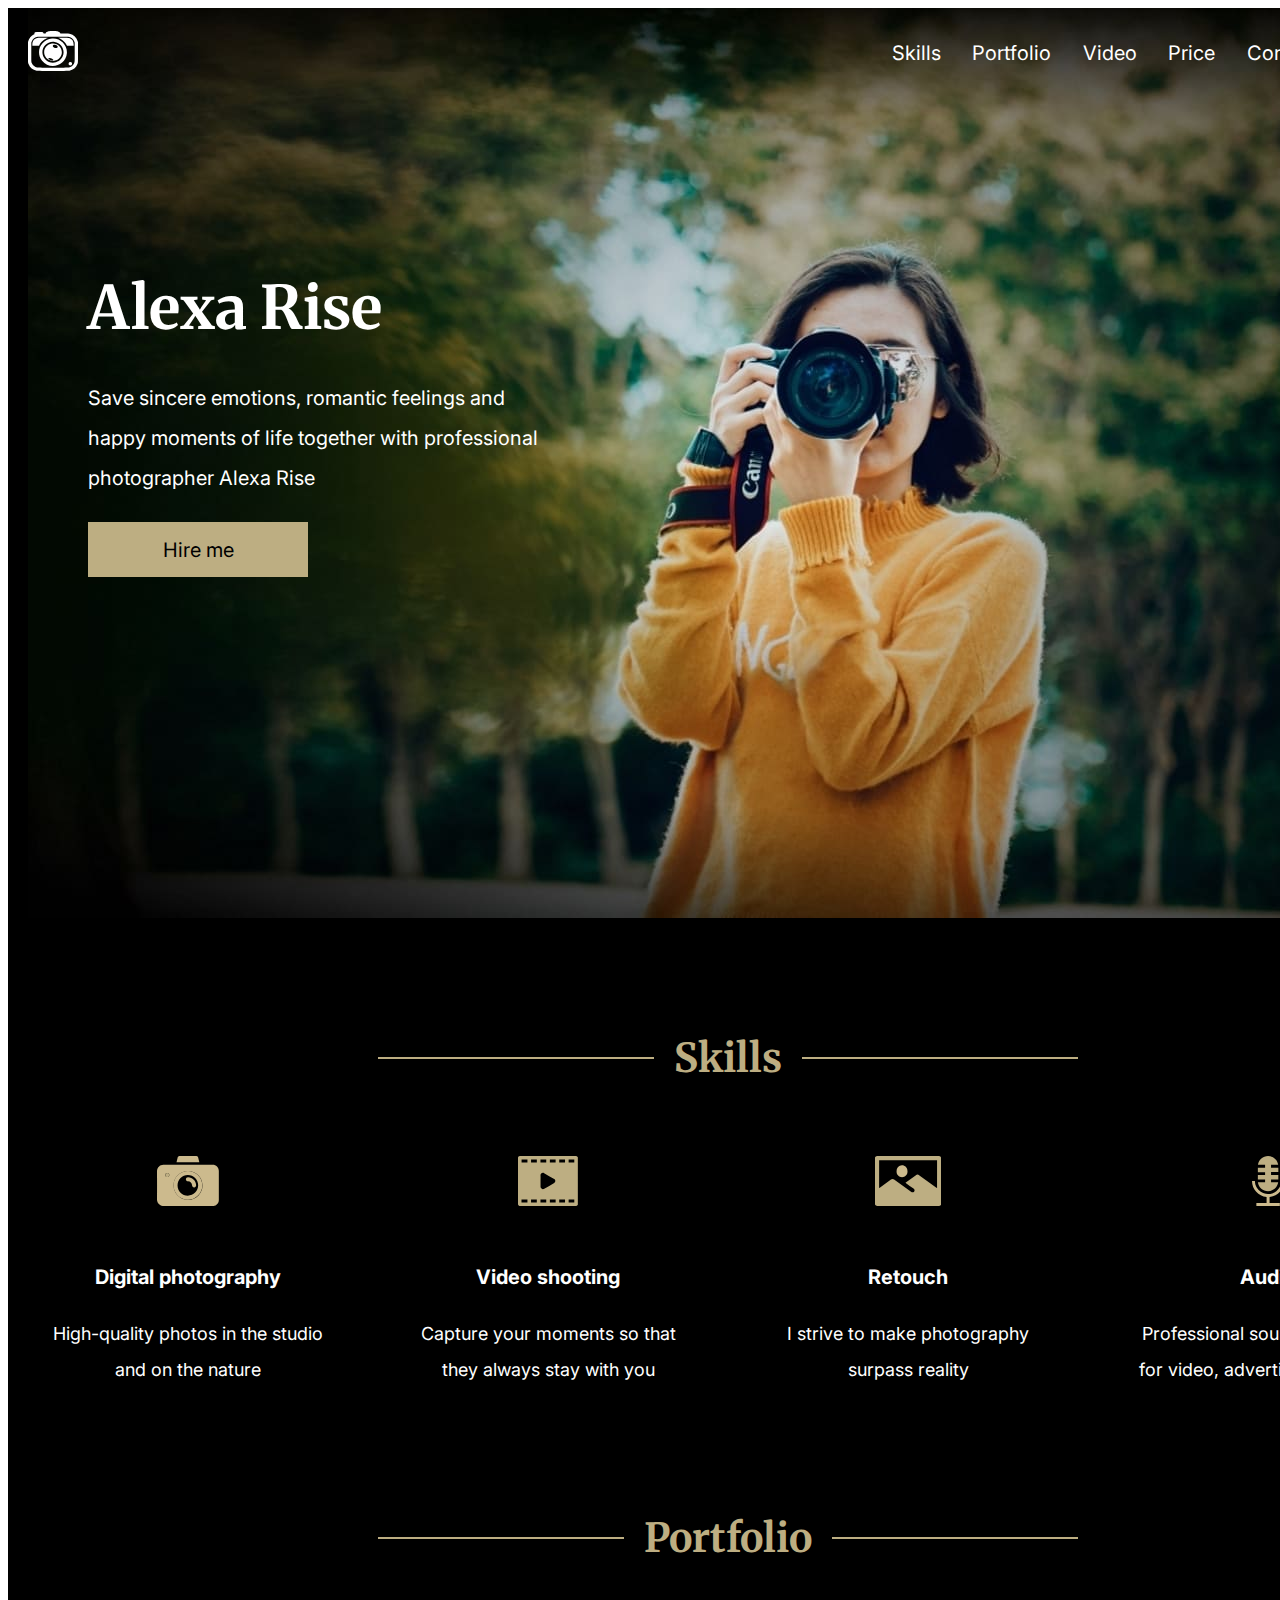
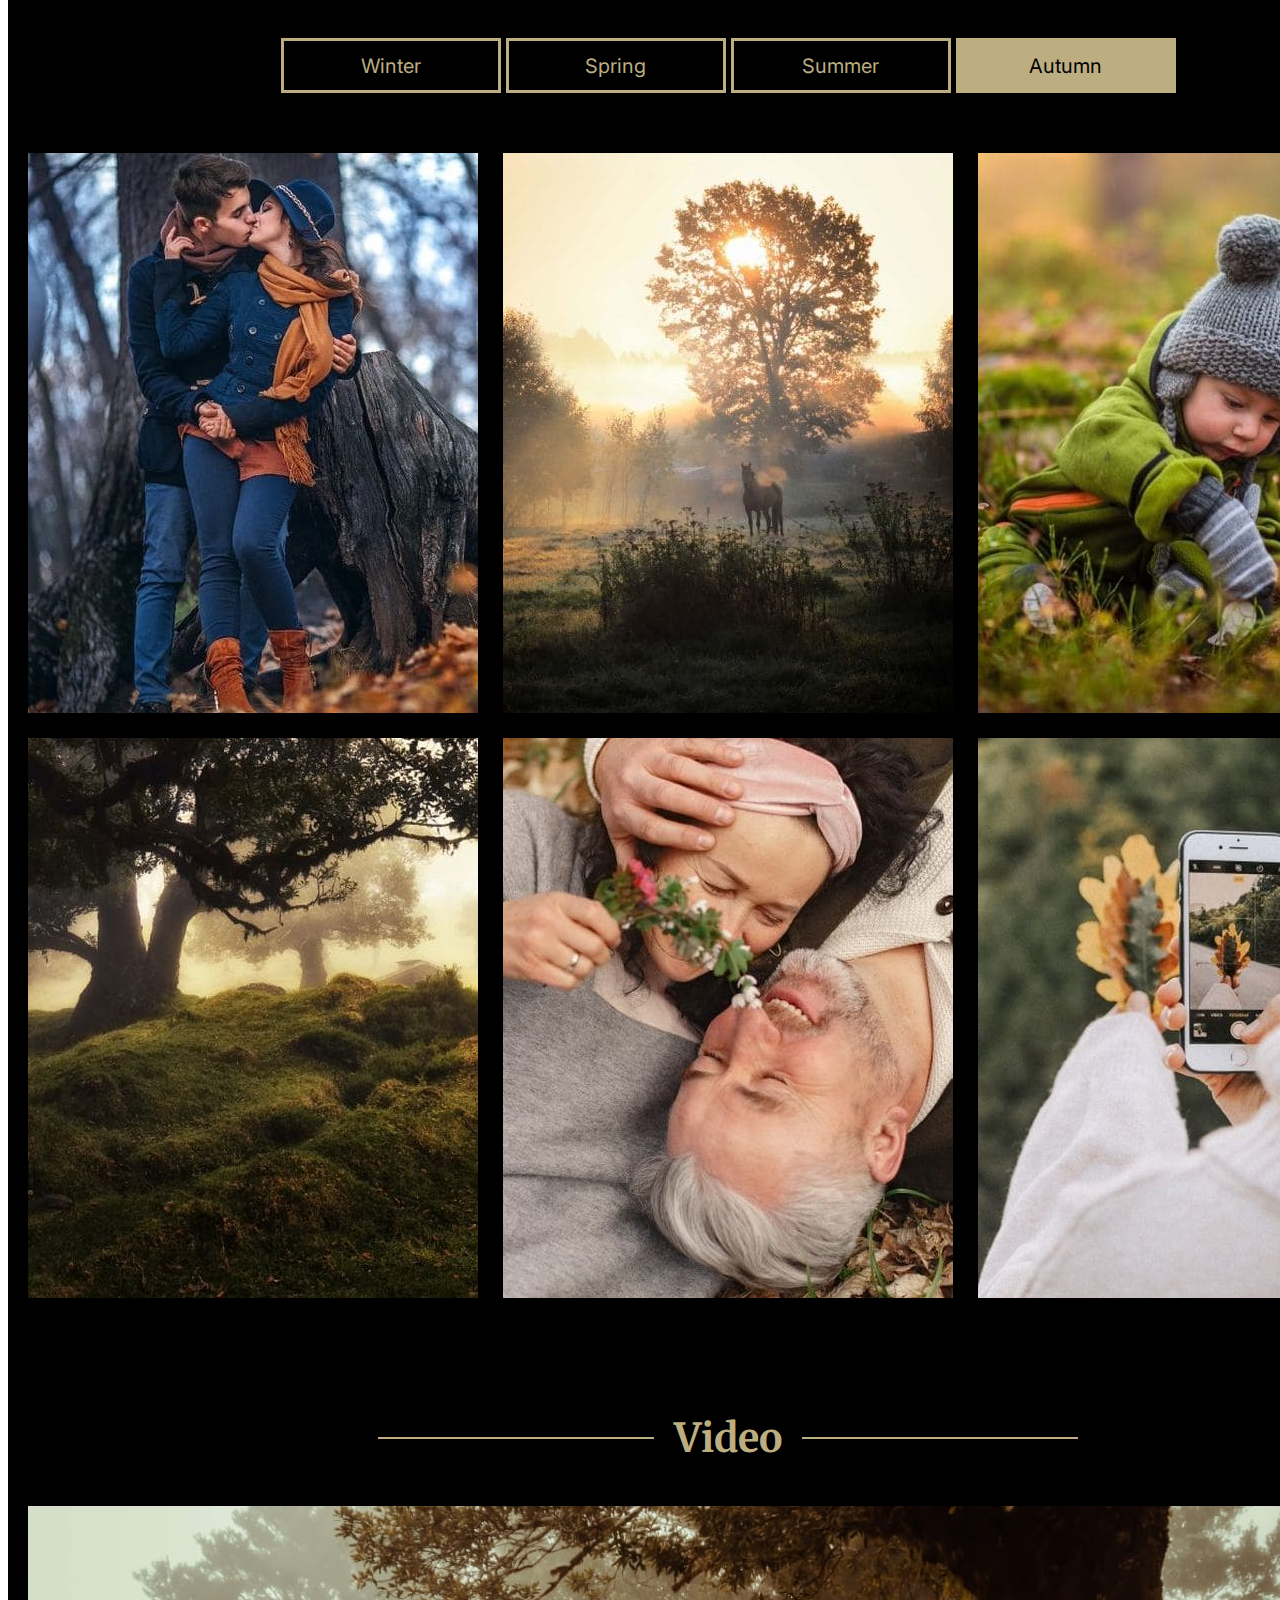
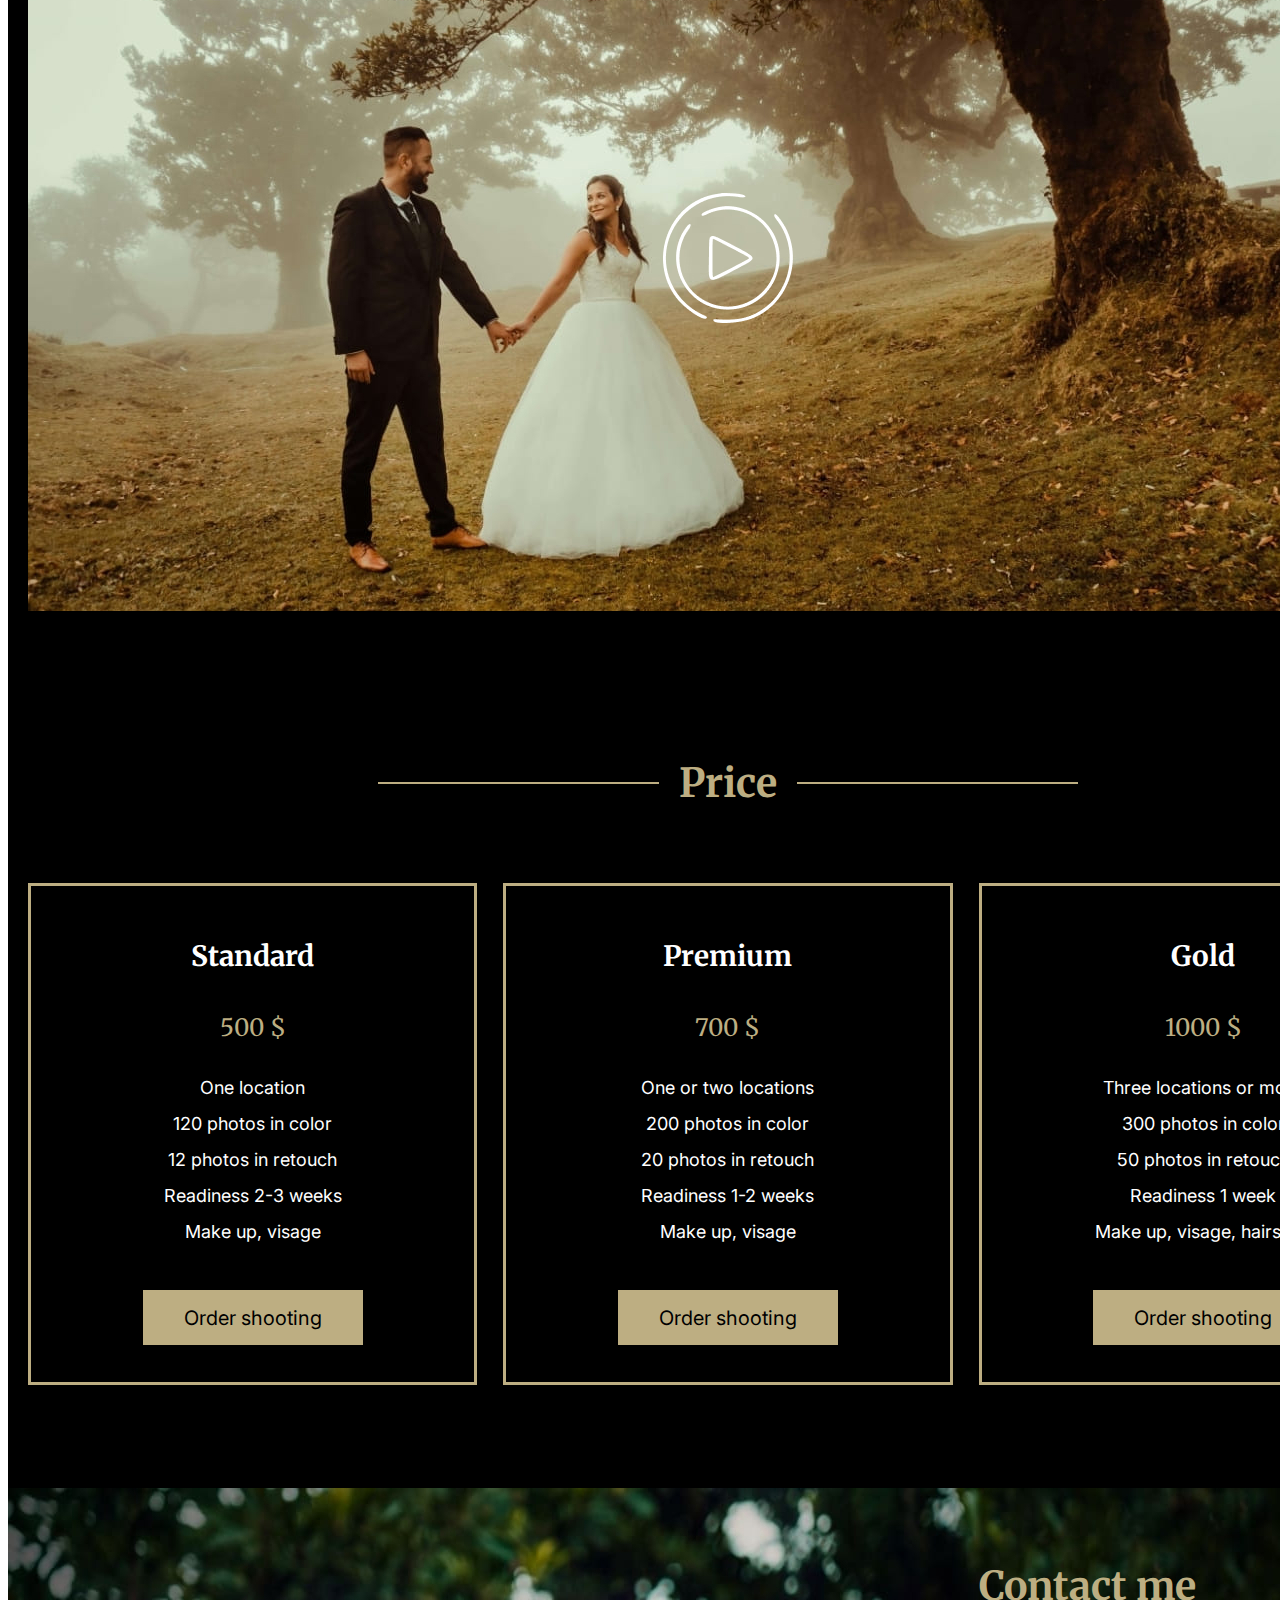
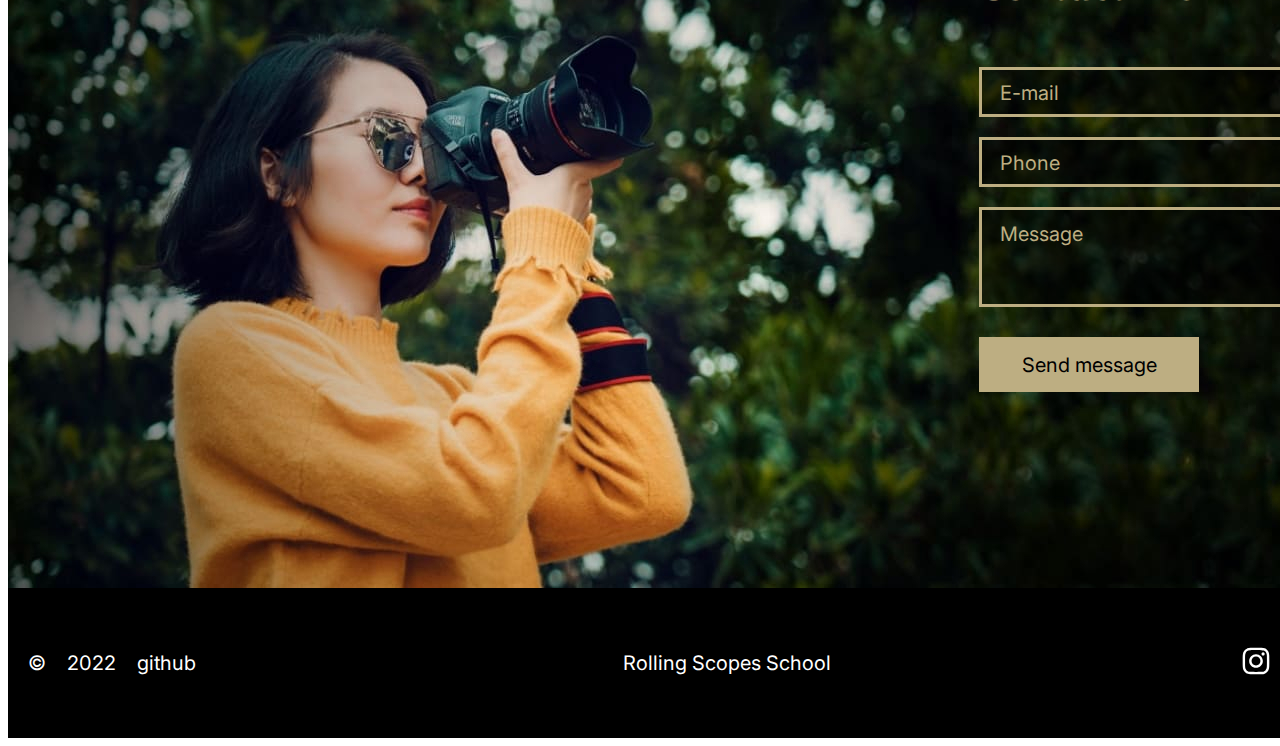
==== commit 11025009: "fix: check with tast requirements" ====
--- a/portfolio/index.html
+++ b/portfolio/index.html
@@ -8,6 +8,7 @@
     <link rel="preconnect" href="https://fonts.googleapis.com">
     <link rel="preconnect" href="https://fonts.gstatic.com" crossorigin>
     <link rel="stylesheet" href="style.css">
+    <link rel="icon" href="assets/photo.ico">
     <link href="https://fonts.googleapis.com/css2?family=Inter:wght@400;700&family=Merriweather:wght@700&display=swap"
         rel="stylesheet">
     <title>Portfolio</title>
@@ -49,7 +50,7 @@
                 </div>
             </section>
             <!--SKILLS-->
-            <section class="skills-section">
+            <section class="skills-section" id="skills">
 
                 <div class="line">
                     <h2 class="section-title">Skills</h2>
@@ -95,7 +96,7 @@
                 </div>
             </section>
             <!--PORTFOLIO-->
-            <section class="portfolio-section">
+            <section class="portfolio-section" id="portfolio">
                 <div class="line">
                     <h2 class="section-title">Portfolio</h2>
                 </div>
@@ -116,7 +117,7 @@
             </section>
             <!--VIDEO-->
 
-            <section class="video-section">
+            <section class="video-section" id="video">
                 <div class="line">
                     <h2 class="section-title">Video</h2>
                 </div>
@@ -128,7 +129,7 @@
 
             </section>
             <!--PRICE-->
-            <section class="price-section">
+            <section class="price-section" id="price">
 
                 <div class="line">
                     <h2 class="section-title">Price</h2>
@@ -172,7 +173,7 @@
         </div>
         <!--CONTACTS-->
 
-        <section class="contacts-section">
+        <section class="contacts-section" id="contacts">
 
             <form class="contact-form">
                 <h2 class="contact-title">Contact me</h2>
@@ -192,8 +193,7 @@
                 <div class="copy">
                     <span>&copy;</span>
                     <span>2022</span>
-                    <span><a class="hover" href="https://github.com/rolling-scopes-school"
-                            target="_blank">github</a></span>
+                    <span><a class="hover" href="https://github.com/veranikabarel" target="_blank">github</a></span>
                 </div>
                 <div>
                     <span class="rss"><a class="hover" href="https://rs.school/js-stage0/" target="_blank">Rolling
@@ -201,10 +201,16 @@
                             School</a></span>
                 </div>
                 <div class="media">
-                    <img class="hover" src="./assets/svg/inst.svg" alt="intagram icon">
-                    <img class="hover" src="./assets/svg/fb.svg" alt="facebbok icon">
-                    <img class="hover" src="./assets/svg/tw.svg" alt="twitter icon">
-                    <img class="hover" src="./assets/svg/pinterest.svg" alt="pinterest icon">
+                    <ul class="media-nav-list">
+                        <li class="media-nav-item"><a href="#" target="blank" title="Instagram"> <img
+                                    src="./assets/svg/inst.svg" alt="intagram icon" /></a></li>
+                        <li class="media-nav-item"><a href="#" target="blank" title="Facebook"> <img
+                                    src="./assets/svg/fb.svg" alt="facebook icon" /></a></li>
+                        <li class="media-nav-item"><a href="#" target="blank" title="Twitter"> <img
+                                    src="./assets/svg/tw.svg" alt="twitter icon" /></a></li>
+                        <li class="media-nav-item"><a href="#" target="blank" title="Pinterest"> <img
+                                    src="./assets/svg/pinterest.svg" alt="pinterest icon" /></a></li>
+                    </ul>
                 </div>
             </div>
         </div>
--- a/portfolio/style.css
+++ b/portfolio/style.css
@@ -8,6 +8,10 @@
 
 * {
     box-sizing: border-box;
+}
+
+html {
+    scroll-behavior: smooth;
 }
 
 .hover:hover {
@@ -367,6 +371,16 @@
 
 .media {
     width: 188px;
-    display: flex;
-    justify-content: space-between;
+}
+
+.media-nav-list {
+    display: flex;
+    justify-content: space-between;
+    width: 188px;
+    padding-left: 0;
+
+}
+
+.media-nav-item {
+    list-style-type: none;
 }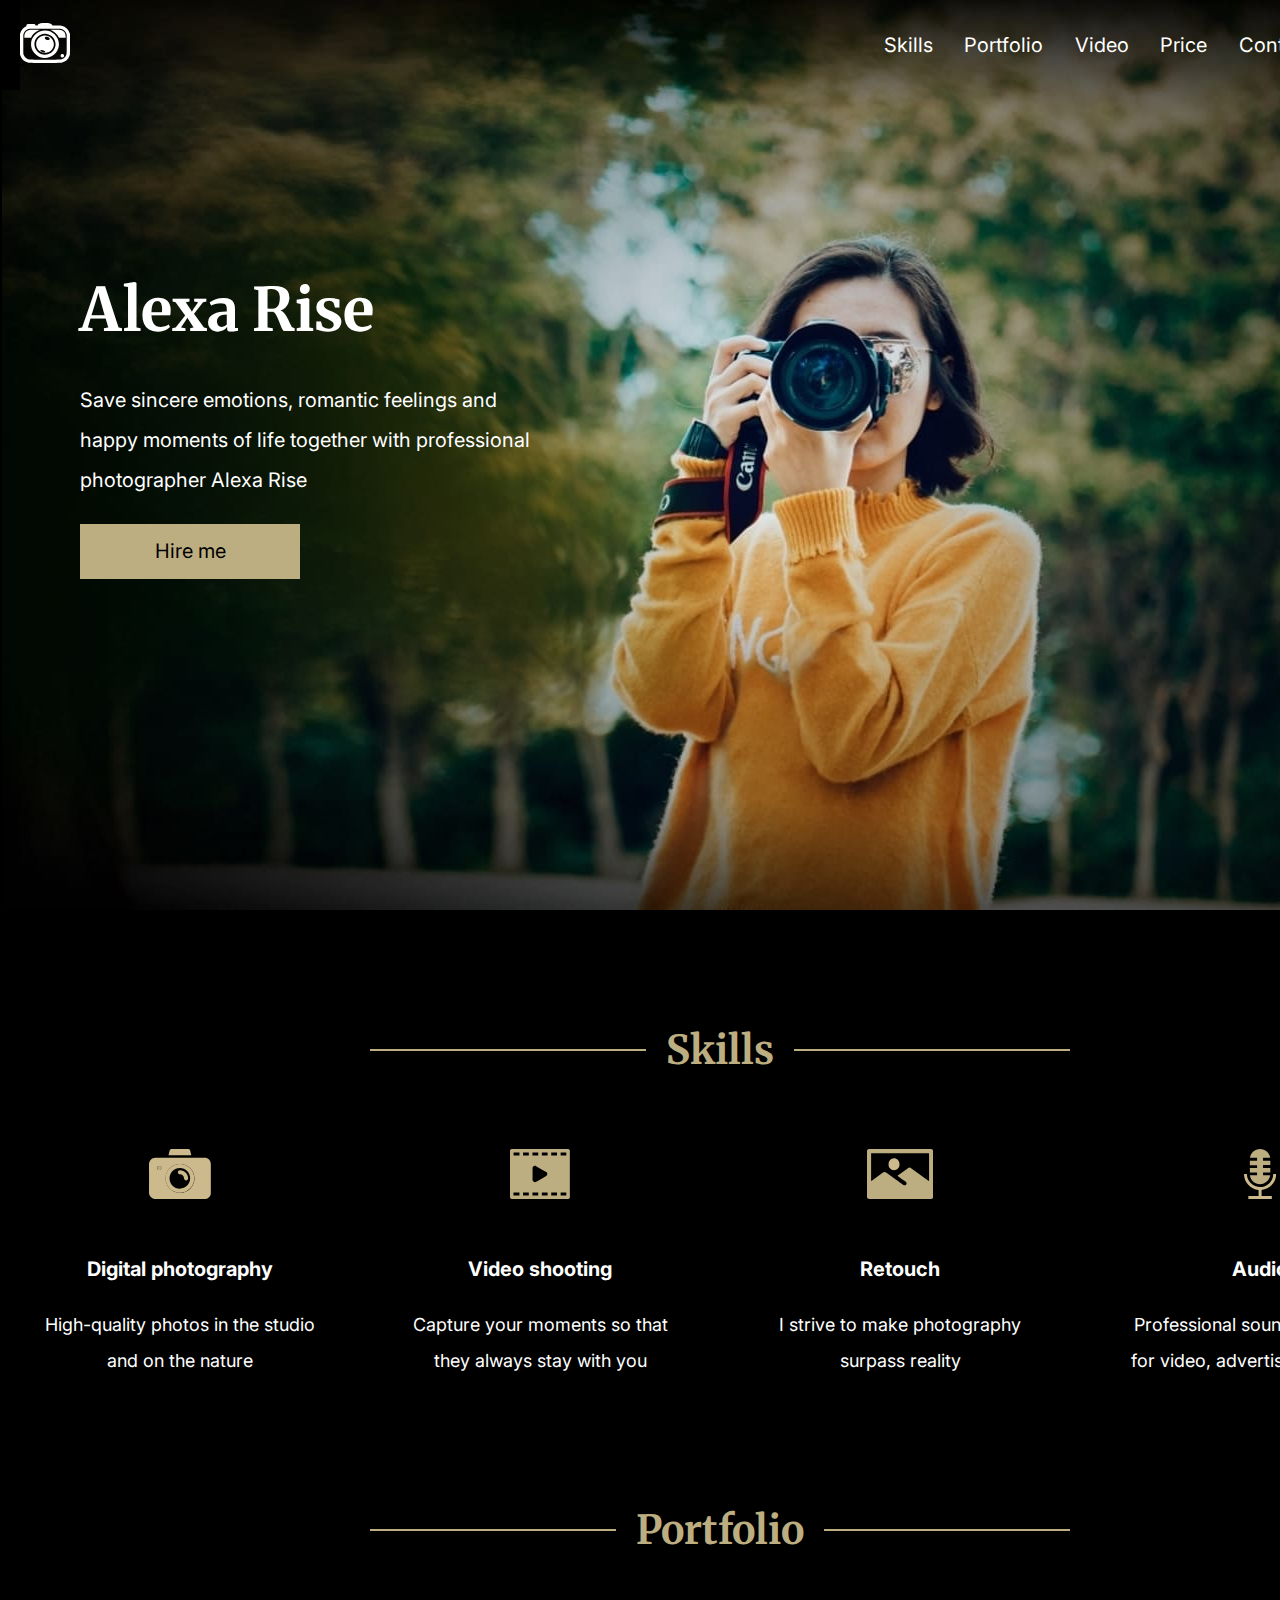
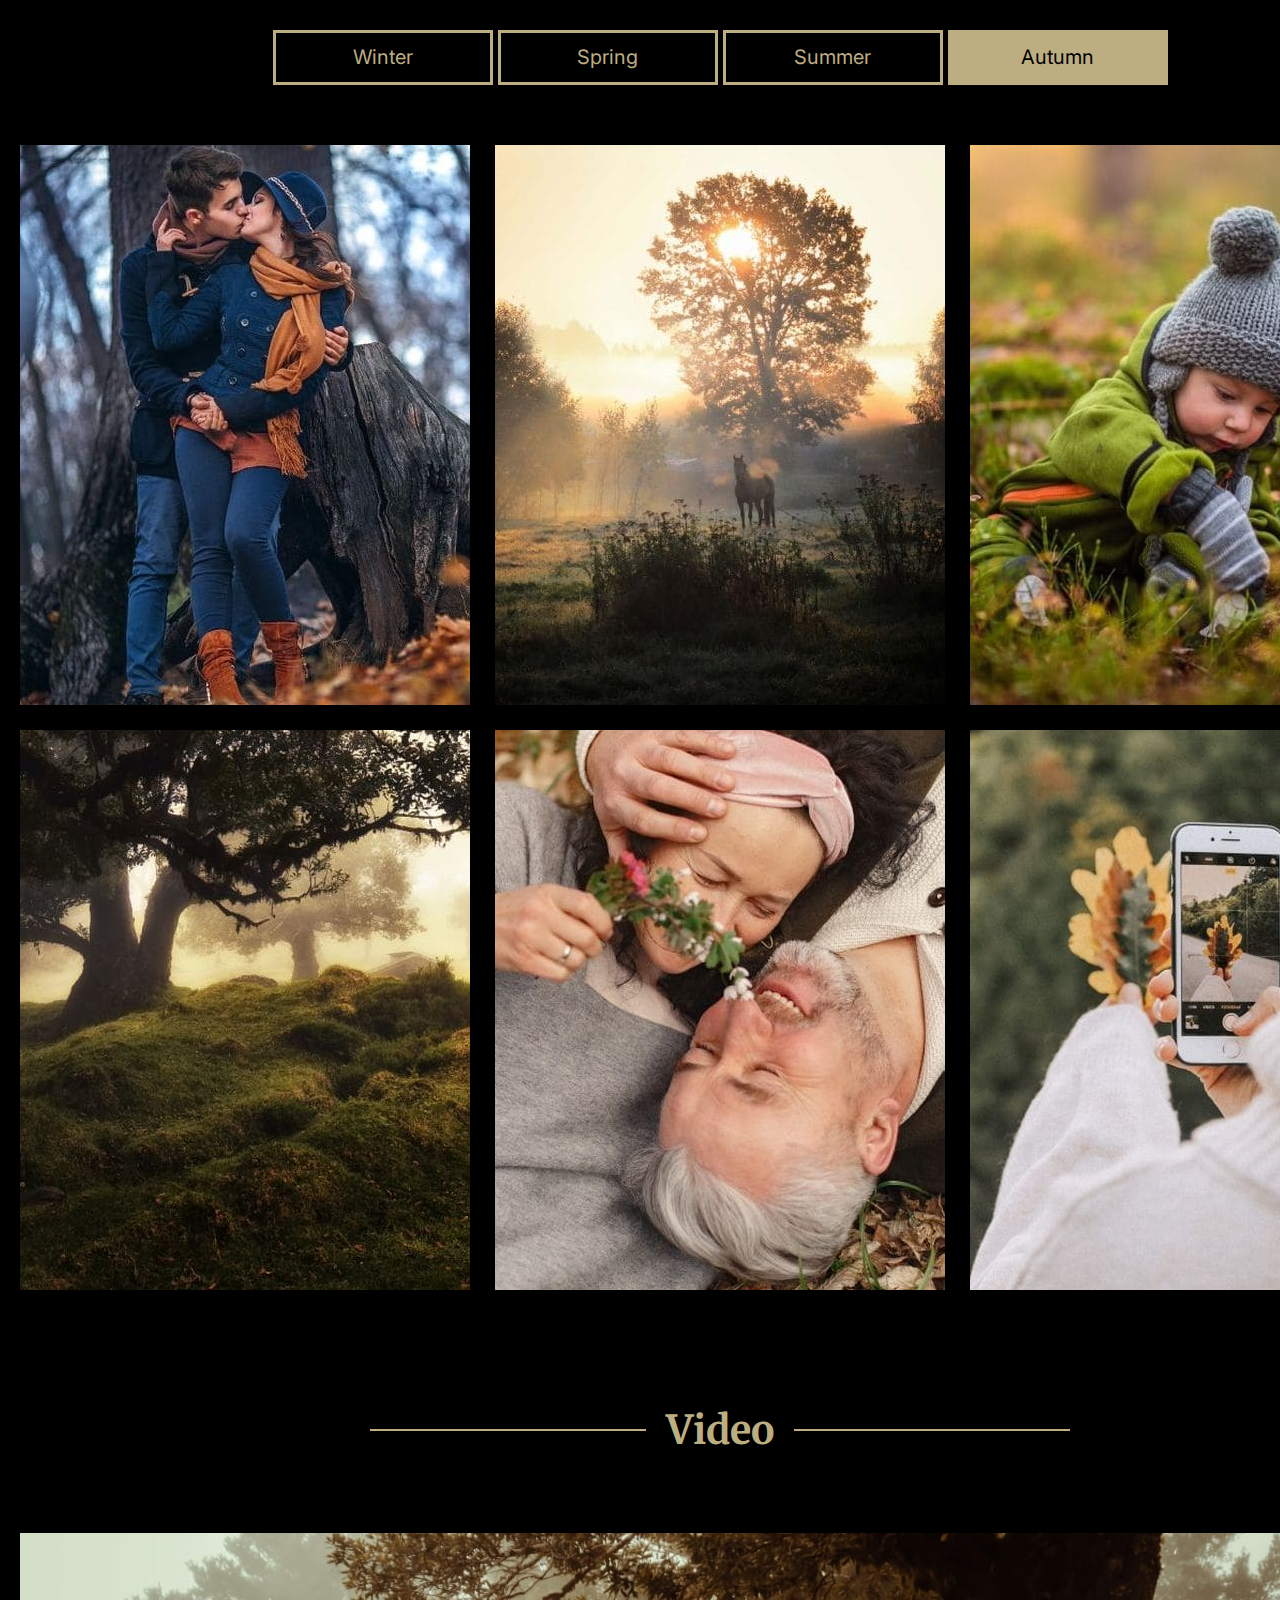
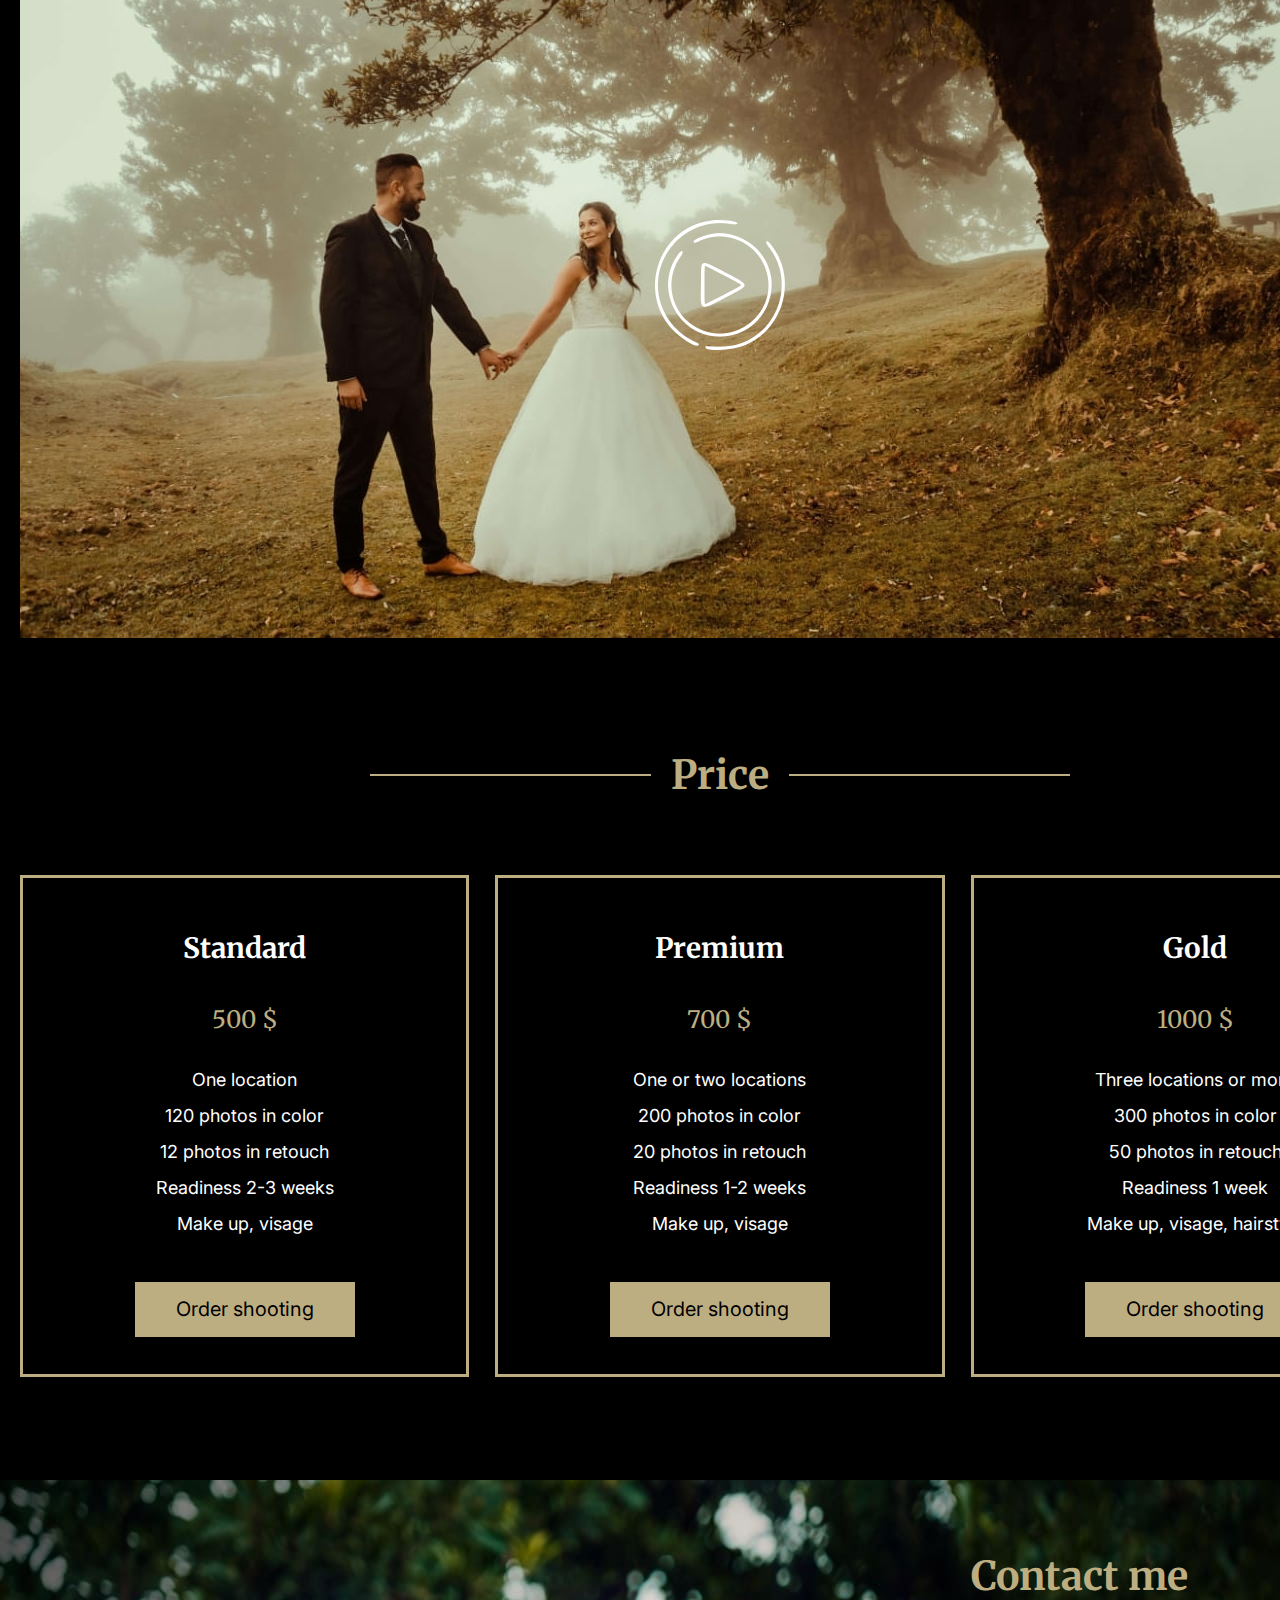
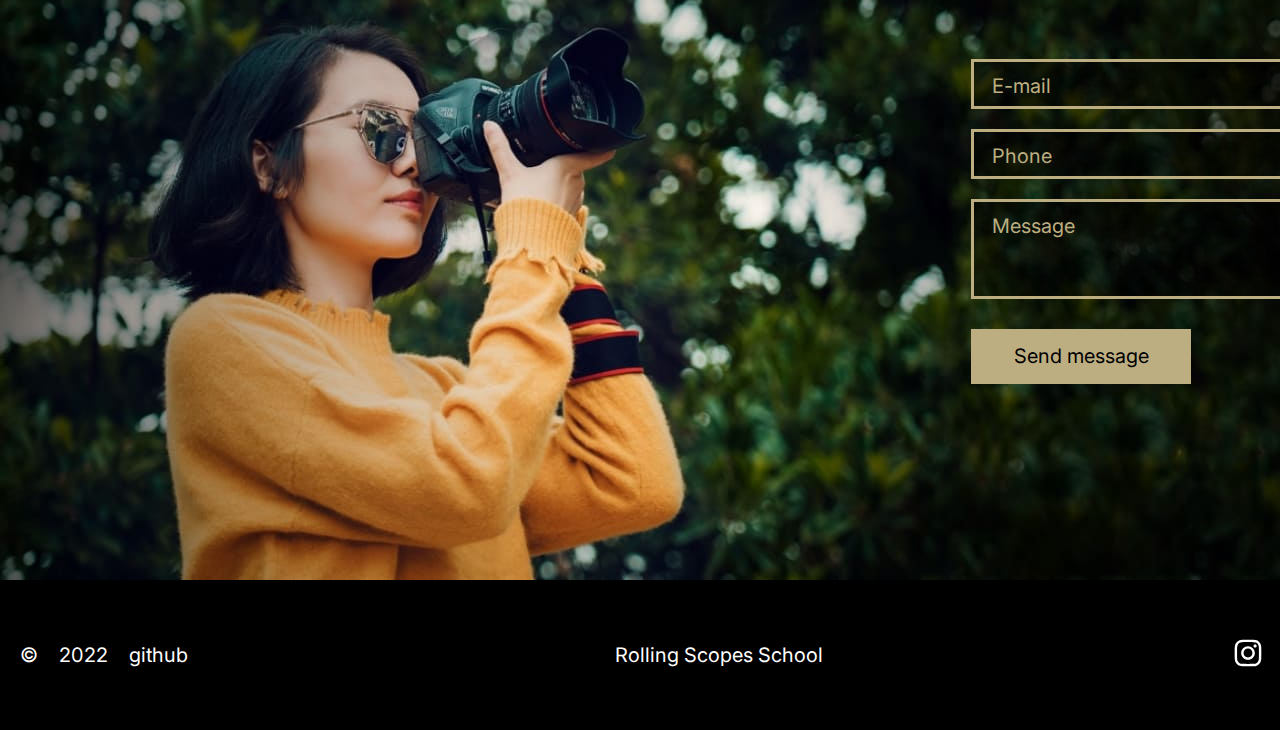
==== commit fbfd64bc: "fix: fix mistakes after cross-check" ====
--- a/portfolio/index.html
+++ b/portfolio/index.html
@@ -8,6 +8,7 @@
     <link rel="preconnect" href="https://fonts.googleapis.com">
     <link rel="preconnect" href="https://fonts.gstatic.com" crossorigin>
     <link rel="stylesheet" href="style.css">
+    <link rel="stylesheet" href="normalize.css">
     <link rel="icon" href="assets/photo.ico">
     <link href="https://fonts.googleapis.com/css2?family=Inter:wght@400;700&family=Merriweather:wght@700&display=swap"
         rel="stylesheet">
@@ -15,6 +16,7 @@
 </head>
 
 <body>
+
     <div class="container">
         <header class="header">
             <div>
@@ -39,18 +41,20 @@
 
 
     <main>
-        <div class="container">
-            <!--HERO-->
-            <section class="hero-section">
+        <!--HERO-->
+        <section class="hero-section">
+            <div class="container hero-container">
                 <div class="hero-text">
                     <h1>Alexa Rise</h1>
                     <p>Save sincere emotions, romantic feelings and happy moments of life together with professional
                         photographer Alexa Rise</p>
                     <button class="btn btn-gold">Hire me</button>
                 </div>
-            </section>
-            <!--SKILLS-->
-            <section class="skills-section" id="skills">
+            </div>
+        </section>
+        <!--SKILLS-->
+        <section class="skills-section" id="skills">
+            <div class="container slills-container">
 
                 <div class="line">
                     <h2 class="section-title">Skills</h2>
@@ -94,9 +98,11 @@
                         </div>
                     </div>
                 </div>
-            </section>
-            <!--PORTFOLIO-->
-            <section class="portfolio-section" id="portfolio">
+            </div>
+        </section>
+        <!--PORTFOLIO-->
+        <section class="portfolio-section" id="portfolio">
+            <div class="container portfolio-container">
                 <div class="line">
                     <h2 class="section-title">Portfolio</h2>
                 </div>
@@ -114,23 +120,25 @@
                     <img class="portfolio-grid-item" src="./assets/img/portfolio-img1.jpg" alt="picture">
                     <img class="portfolio-grid-item" src="./assets/img/portfolio-img.jpg" alt="picture">
                 </div>
-            </section>
-            <!--VIDEO-->
-
-            <section class="video-section" id="video">
+            </div>
+        </section>
+        <!--VIDEO-->
+
+        <section class="video-section" id="video">
+            <div class="container video-container">
                 <div class="line">
                     <h2 class="section-title">Video</h2>
                 </div>
 
                 <div class="video-player">
                     <img src="./assets/img/video-player.jpg" alt="">
-                    <img class="play-hover hover" src="./assets/img/Play_hover.png" alt="">
-                </div>
-
-            </section>
-            <!--PRICE-->
-            <section class="price-section" id="price">
-
+                    <button class="video-section-btn hover"></button>
+                </div>
+            </div>
+        </section>
+        <!--PRICE-->
+        <section class="price-section" id="price">
+            <div class="container price-container">
                 <div class="line">
                     <h2 class="section-title">Price</h2>
                 </div>
@@ -169,23 +177,22 @@
                         <button class="btn btn-gold btn-price">Order shooting</button>
                     </div>
                 </div>
-            </section>
-        </div>
+            </div>
+        </section>
+
         <!--CONTACTS-->
 
         <section class="contacts-section" id="contacts">
-
-            <form class="contact-form">
-                <h2 class="contact-title">Contact me</h2>
-                <input class="block-span" type="email" placeholder="E-mail">
-                <input class="block-span" type="tel" placeholder="Phone">
-                <textarea class="block-span form-text" placeholder="Message"></textarea>
-                <button class="btn btn-gold contact-btn">Send message</button>
-            </form>
-
-        </section>
-
-
+            <div class="container contacts-container">
+                <form class="contact-form">
+                    <h2 class="contact-title">Contact me</h2>
+                    <input class="block-span" type="email" placeholder="E-mail">
+                    <input class="block-span" type="tel" placeholder="Phone">
+                    <textarea class="block-span form-text" placeholder="Message"></textarea>
+                    <button class="btn btn-gold contact-btn">Send message</button>
+                </form>
+            </div>
+        </section>
     </main>
     <footer>
         <div class="container">
@@ -202,13 +209,13 @@
                 </div>
                 <div class="media">
                     <ul class="media-nav-list">
-                        <li class="media-nav-item"><a href="#" target="blank" title="Instagram"> <img
+                        <li class="hover media-nav-item"><a href="#" target="blank" title="Instagram"> <img
                                     src="./assets/svg/inst.svg" alt="intagram icon" /></a></li>
-                        <li class="media-nav-item"><a href="#" target="blank" title="Facebook"> <img
+                        <li class="hover media-nav-item"><a href="#" target="blank" title="Facebook"> <img
                                     src="./assets/svg/fb.svg" alt="facebook icon" /></a></li>
-                        <li class="media-nav-item"><a href="#" target="blank" title="Twitter"> <img
+                        <li class="hover media-nav-item"><a href="#" target="blank" title="Twitter"> <img
                                     src="./assets/svg/tw.svg" alt="twitter icon" /></a></li>
-                        <li class="media-nav-item"><a href="#" target="blank" title="Pinterest"> <img
+                        <li class="hover media-nav-item"><a href="#" target="blank" title="Pinterest"> <img
                                     src="./assets/svg/pinterest.svg" alt="pinterest icon" /></a></li>
                     </ul>
                 </div>
--- a/portfolio/style.css
+++ b/portfolio/style.css
@@ -17,6 +17,7 @@
 .hover:hover {
     filter: invert(26%) sepia(15%) saturate(638%) hue-rotate(7deg) brightness(92%) contrast(87%);
     cursor: pointer;
+    transition: 0.5s;
 }
 
 body {
@@ -24,7 +25,7 @@
     font-size: 20px;
     font-weight: normal;
     color: var(--color-white);
-
+    background-color: var(--color-black);
 }
 
 h1,
@@ -37,7 +38,6 @@
     width: 1440px;
     margin: 0 auto;
     padding: 0 20px;
-    background-color: var(--color-black);
 }
 
 .header {
@@ -87,19 +87,20 @@
     margin: 0 5px;
 }
 
-.hero-section {
+.hero-container {
     display: flex;
     background-image: url('./assets/img/bg.png');
     background-position: center -90px;
     background-repeat: no-repeat;
     height: 820px;
+    width: 1444px;
 }
 
 .hero-text {
     flex-direction: column;
     height: 330px;
     width: 500px;
-    margin-top: 110px;
+    margin-top: 120px;
     margin-left: 60px;
 }
 
@@ -223,19 +224,23 @@
     padding-bottom: 100px;
 }
 
+.video-section-btn {
+    background-image: url(/portfolio/assets/img/Play_hover.png);
+    background-repeat: no-repeat;
+    background-color: transparent;
+    position: absolute;
+    width: 130px;
+    height: 130px;
+    border: none;
+}
+
 .video-player {
     width: 1400px;
     height: 700px;
-    position: relative;
     display: flex;
     justify-content: center;
     align-items: center;
-    padding-top: 60px;
-
-}
-
-.play-hover {
-    position: absolute;
+    padding-top: 130px;
 }
 
 .price-section {
@@ -283,7 +288,7 @@
     margin-top: 40px;
 }
 
-.contacts-section {
+.contacts-container {
     display: flex;
     flex-direction: column;
     flex-wrap: wrap;
@@ -292,7 +297,7 @@
     height: 700px;
 }
 
-.contacts-section {
+.contacts-container {
     background: url("./assets/img/contacts.jpg");
     width: 1440px;
     margin: 0 auto;
@@ -340,7 +345,7 @@
 }
 
 .contact-btn {
-    margin-top: 10px;
+    margin-top: 30px;
 }
 
 .footer-section {
